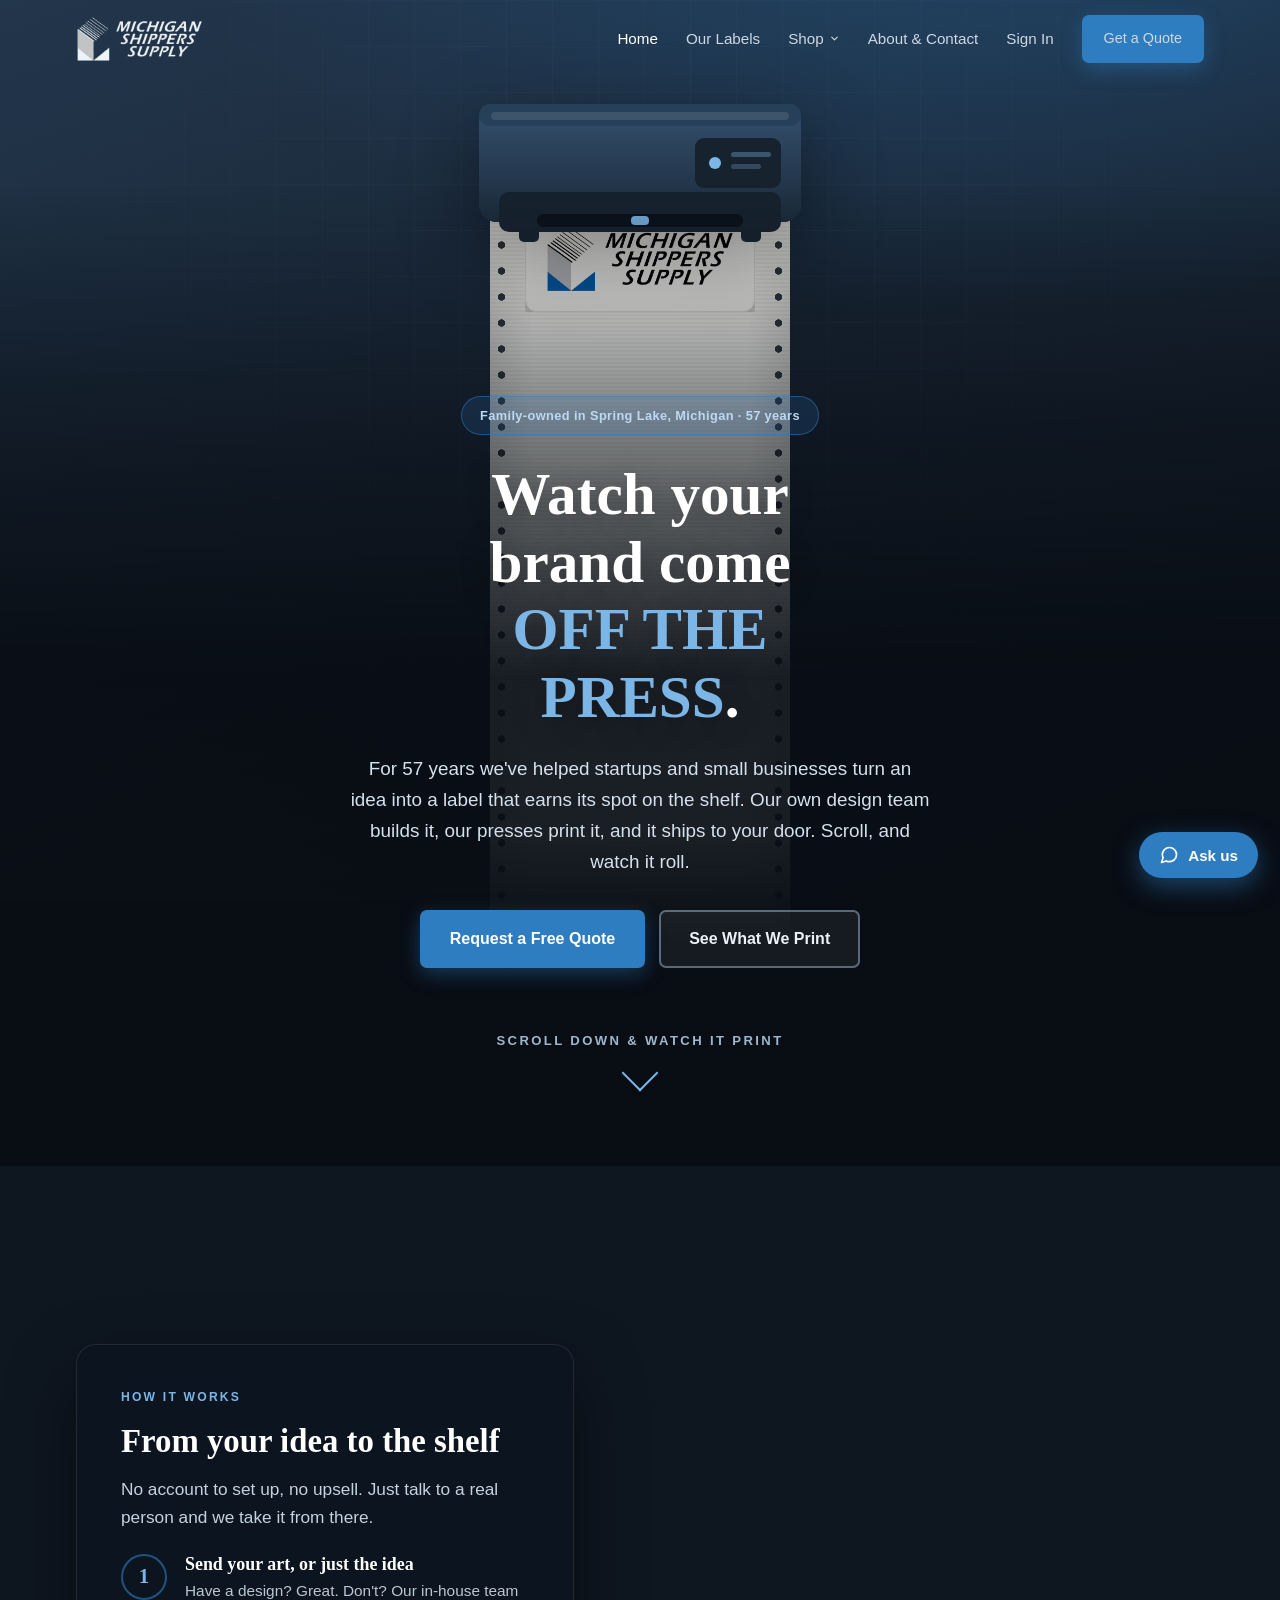
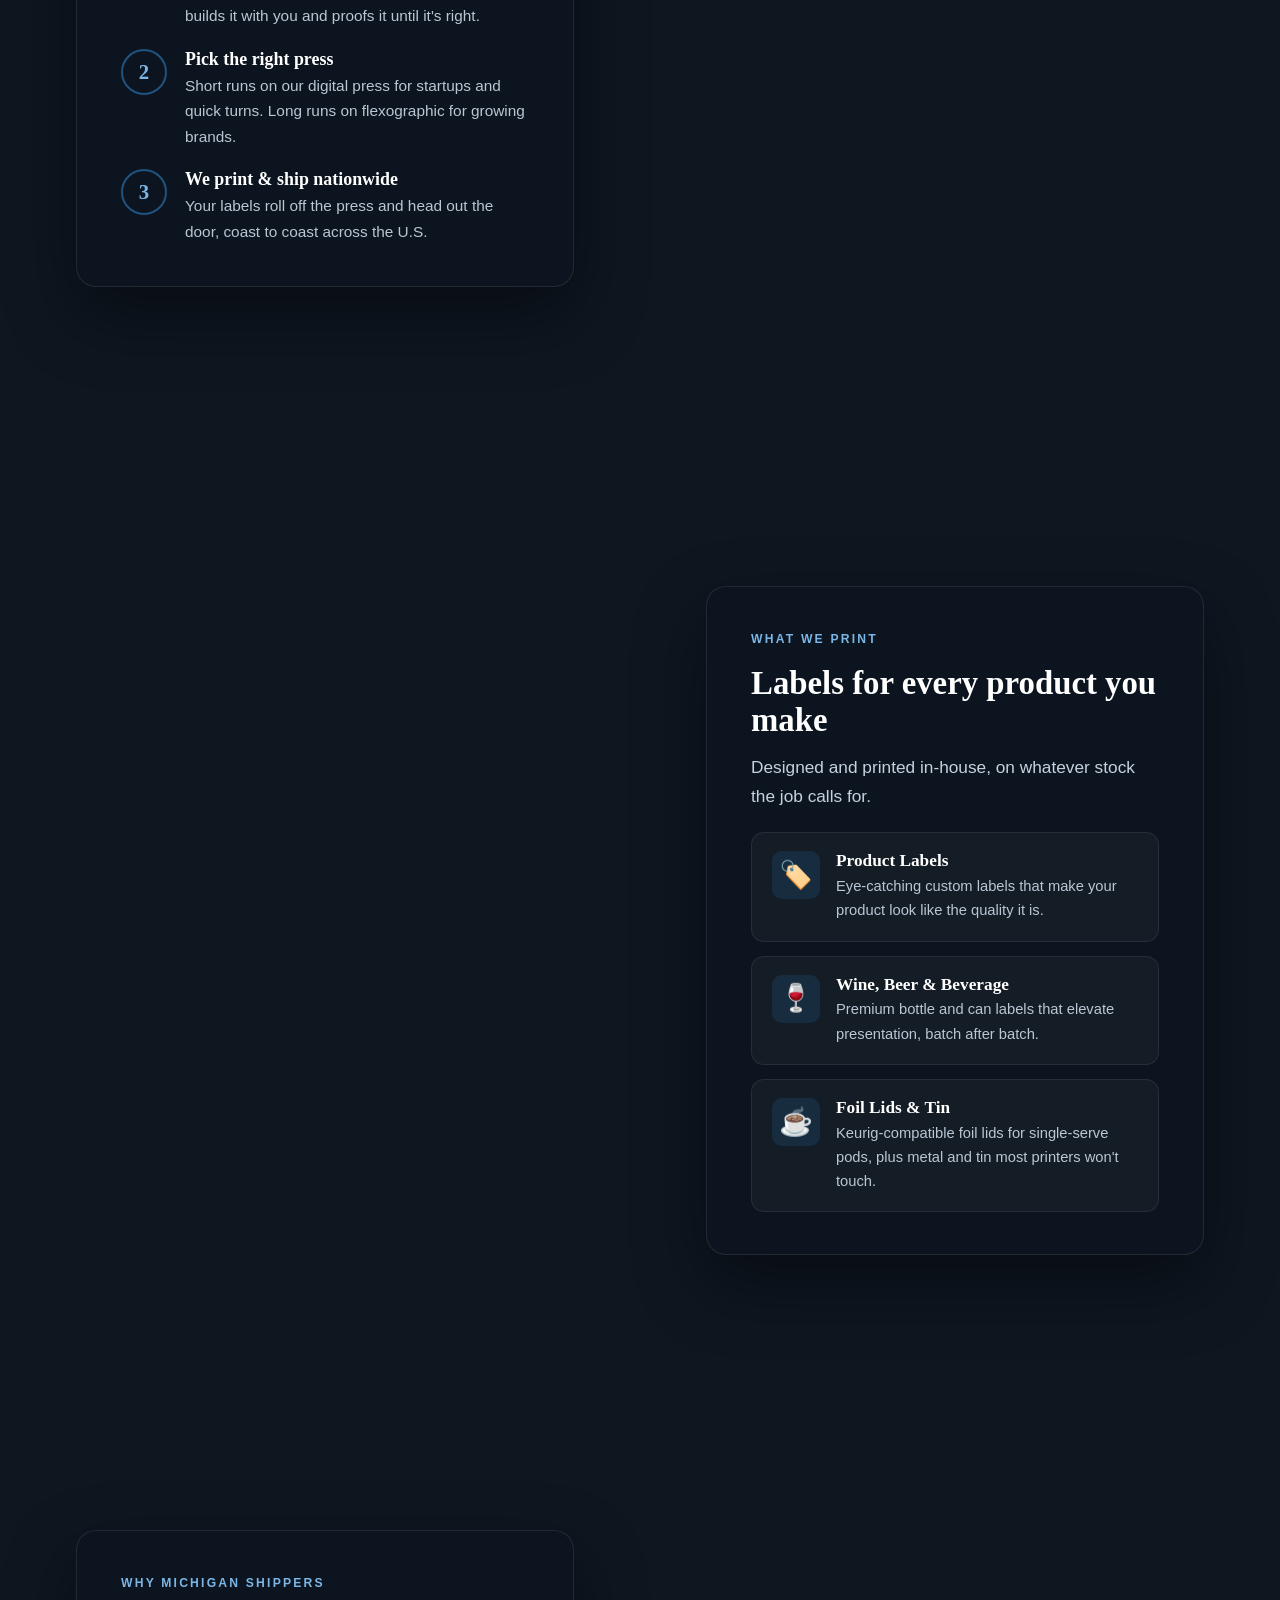
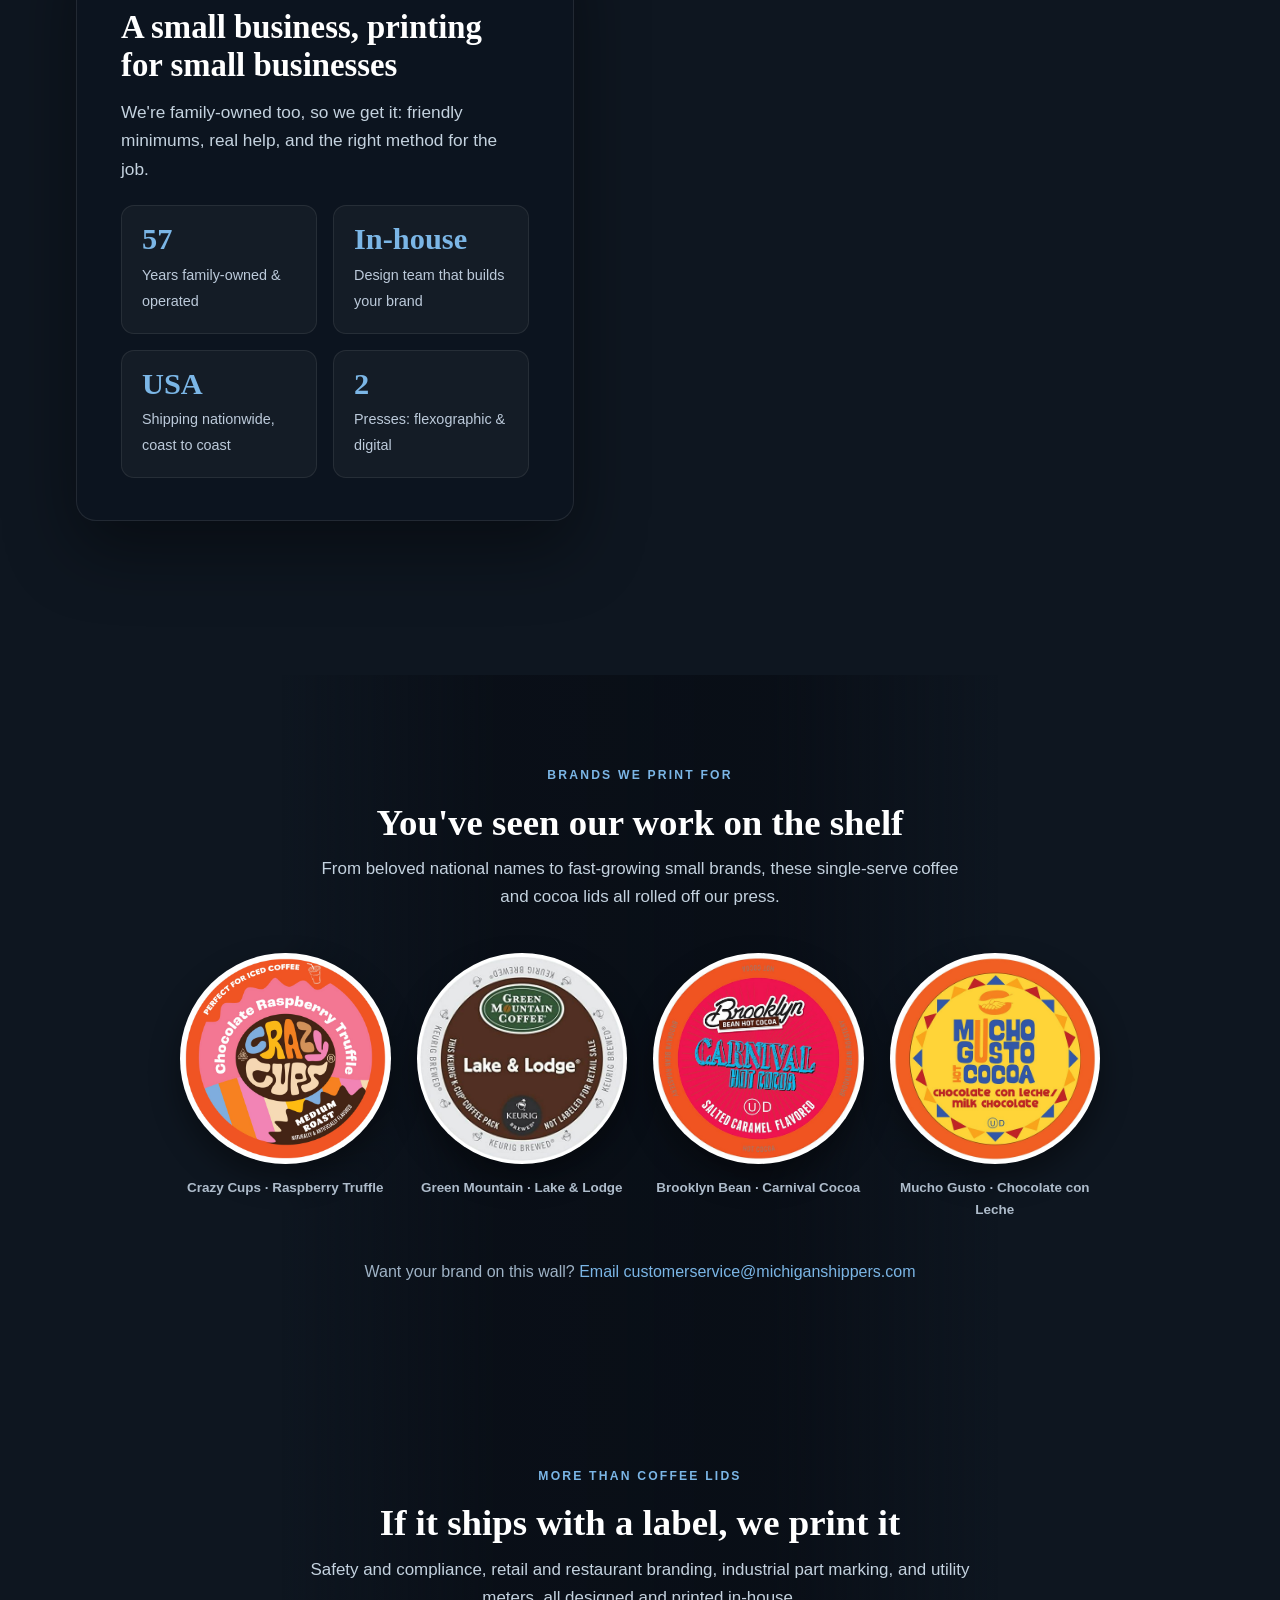
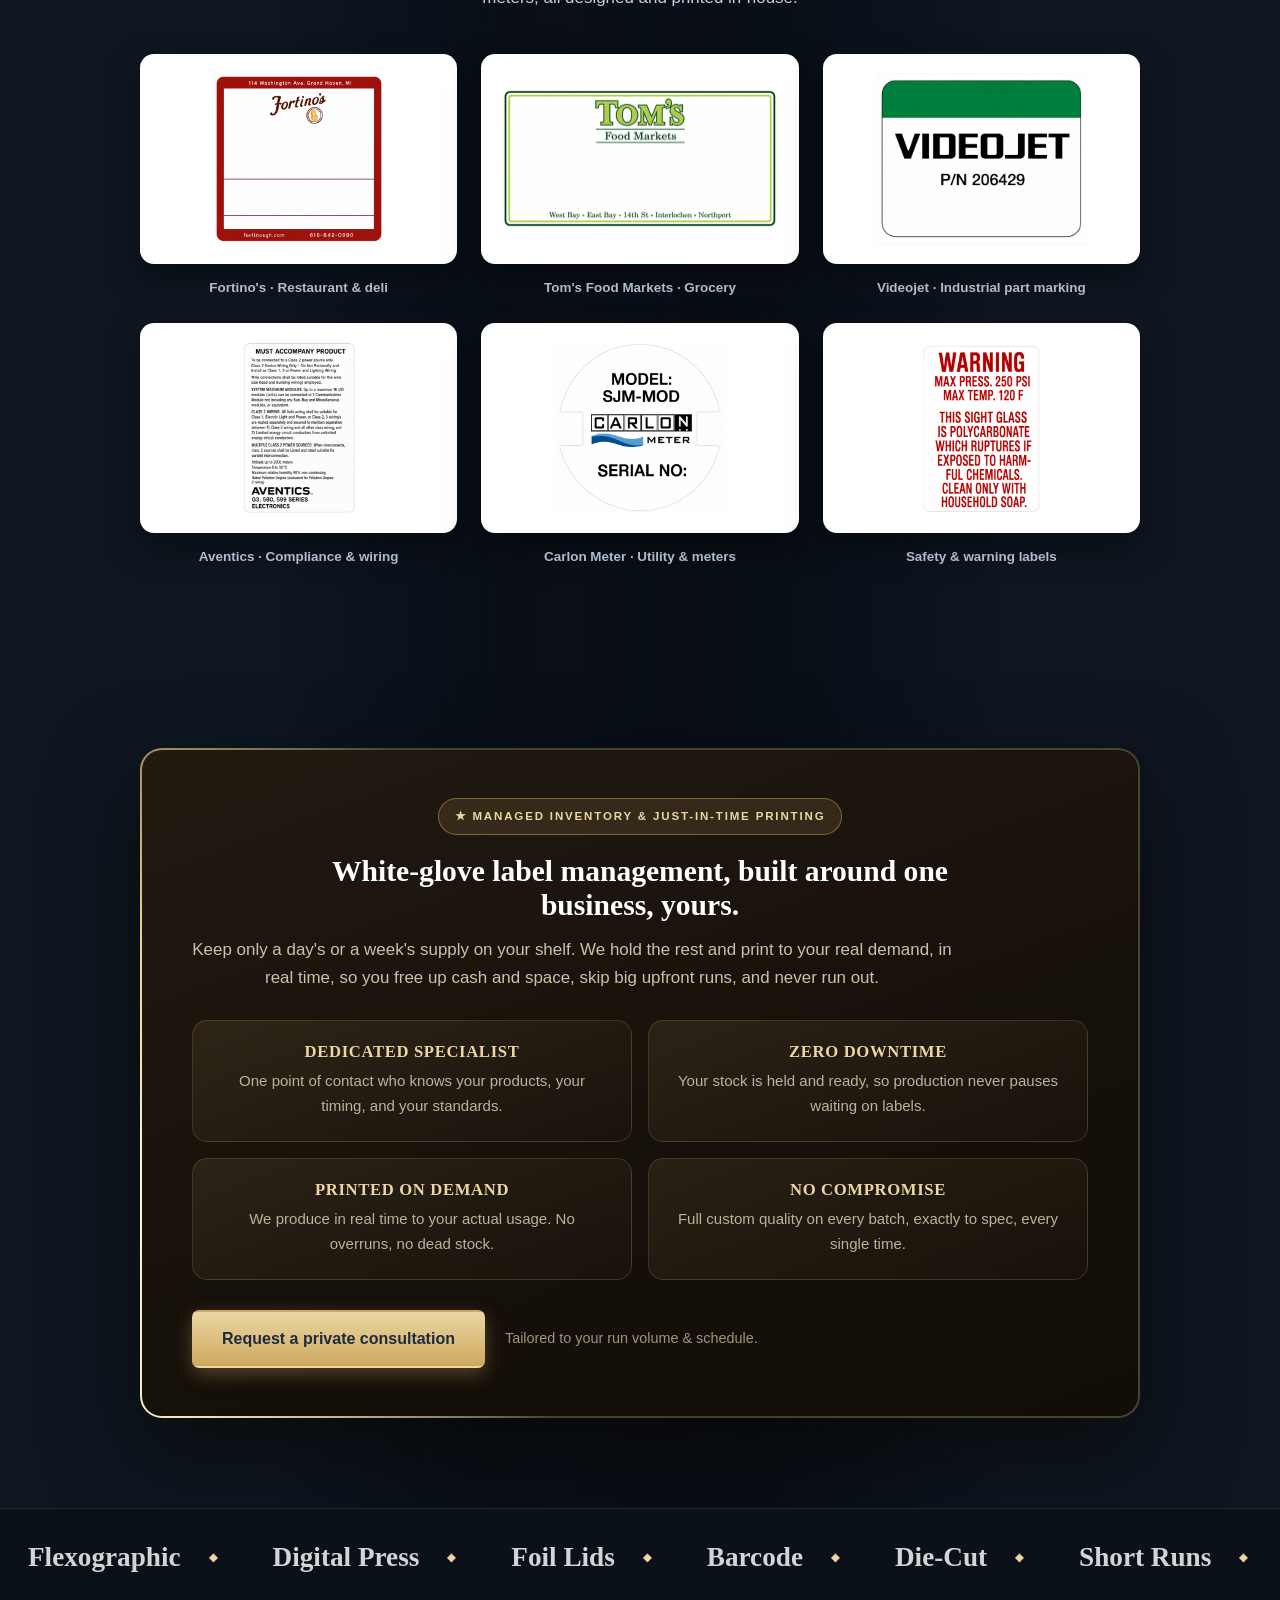
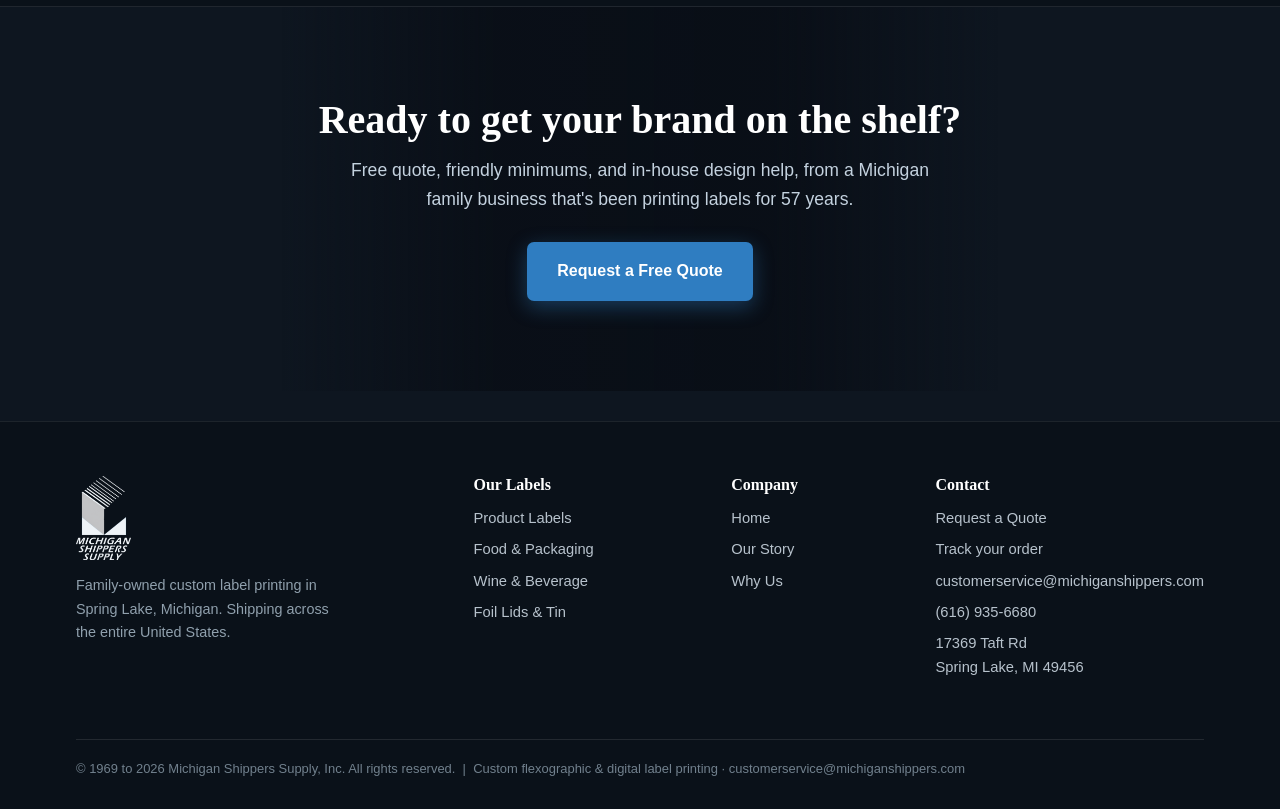
==== index.html @ ed30e322 "UX audit fixes: 50-user simulated audit, 7 confirmed issues corrected - store.html: noscript fallbac" ====
<!DOCTYPE html>
<html lang="en">
<head>
<meta charset="UTF-8" />
<meta name="viewport" content="width=device-width, initial-scale=1.0" />
<title>Michigan Shippers Supply | Watch Your Brand Come Off the Press</title>
<meta name="description" content="Family-owned custom label printing in Spring Lake, Michigan for 57 years. An in-house design team and two presses for product, food, candy, wine, beverage, barcode, shipping labels, and Keurig-compatible foil lids. Shipping nationwide. customerservice@michiganshippers.com." />
<link rel="icon" type="image/png" href="images/logo-mark.png" />
<script>document.documentElement.className='js';</script>
<link rel="stylesheet" href="immersive.css" />
</head>
<body>

<!-- ===== PRELOADER ===== -->
<div id="pre">
  <img src="images/logo-on-navy.png" alt="Michigan Shippers Supply" onerror="this.src='images/logo-vertical-light.png'" />
  <div class="pre-bar"><i></i></div>
  <div class="pre-msg" id="preMsg">Warming up the press&hellip;</div>
</div>

<!-- ===== IMMERSIVE WORLD BG ===== -->
<div class="world" aria-hidden="true"></div>

<!-- ===== PRESS STAGE (printer + ribbon) ===== -->
<div class="stage" aria-hidden="true">
  <!-- printer -->
  <svg class="printer" viewBox="0 0 390 200" xmlns="http://www.w3.org/2000/svg">
    <!-- body -->
    <rect x="34" y="40" width="322" height="118" rx="18" fill="#22364c"/>
    <rect x="34" y="40" width="322" height="118" rx="18" fill="url(#sheen)"/>
    <!-- top band -->
    <rect x="34" y="40" width="322" height="22" rx="11" fill="#27405a"/>
    <!-- top lid highlight -->
    <rect x="46" y="48" width="298" height="8" rx="4" fill="rgba(255,255,255,.10)"/>
    <!-- control panel -->
    <rect x="250" y="74" width="86" height="50" rx="9" fill="#16222e"/>
    <circle class="light" cx="270" cy="99" r="6" fill="#7bb6e6"/>
    <rect x="286" y="88" width="40" height="5" rx="2.5" fill="#3a5570"/>
    <rect x="286" y="100" width="30" height="5" rx="2.5" fill="#33495f"/>
    <!-- print-head housing -->
    <rect x="54" y="128" width="282" height="40" rx="10" fill="#16222e"/>
    <!-- exit slot -->
    <rect x="92" y="150" width="206" height="13" rx="6" fill="#0a121b"/>
    <!-- scanning print head light -->
    <rect class="scanner" x="186" y="152" width="18" height="9" rx="4" fill="#7bb6e6" opacity=".9"/>
    <!-- feet -->
    <rect x="74" y="158" width="20" height="20" rx="5" fill="#16222e"/>
    <rect x="296" y="158" width="20" height="20" rx="5" fill="#16222e"/>
    <defs>
      <linearGradient id="sheen" x1="0" y1="0" x2="0" y2="1">
        <stop offset="0" stop-color="#34506e"/>
        <stop offset="1" stop-color="#1b2a3a"/>
      </linearGradient>
    </defs>
  </svg>
  <!-- ribbon -->
  <div class="ribbon">
    <div class="paper-strip"></div>
    <div class="ribbon-track" id="track">
      <!-- labels appended in PRINT ORDER by JS (column-reverse renders first at bottom/slot) -->
    </div>
  </div>
</div>

<!-- ===== NAV ===== -->
<header class="nav" id="nav">
  <div class="nav-inner">
    <a class="brand" href="index.html" aria-label="Michigan Shippers Supply home">
      <img src="images/logo-horizontal-light.png" alt="Michigan Shippers Supply" onerror="this.src='images/logo-on-navy.png'" />
    </a>
    <nav class="links">
      <a class="active" href="index.html">Home</a>
      <a href="labels.html">Our Labels</a>
      <details class="nav-shop">
        <summary>Shop<svg viewBox="0 0 24 24" fill="none" stroke="currentColor" stroke-width="2.5" stroke-linecap="round" stroke-linejoin="round"><polyline points="6 9 12 15 18 9"/></svg></summary>
        <div class="shop-menu">
          <a href="store.html#cat-printers">Printers &amp; Printheads</a>
          <a href="store.html#cat-ribbons">Thermal-Transfer Ribbons</a>
          <a href="store.html#cat-markers">Paint Markers &amp; Coding</a>
          <a href="store.html#cat-applicators">Rollers &amp; Applicators</a>
          <a href="store.html#cat-coatings">UV Varnish &amp; Coatings</a>
          <a href="store.html#cat-barcodes">Barcodes &amp; Scanning</a>
          <a href="store.html#cat-software">Label Software</a>
          <a href="store.html#cat-custom">Custom Orders &amp; Services</a>
          <a class="shop-all" href="store.html">Shop all supplies</a>
        </div>
      </details>
      <a href="about.html">About &amp; Contact</a>
      <a class="nav-signin" href="account.html">Sign In</a>
      <a class="btn btn-primary" href="about.html#contact">Get a Quote</a>
    </nav>
    <button class="nav-toggle" aria-label="Menu" onclick="document.querySelector('nav.links').style.display='flex'">
      <svg width="28" height="28" viewBox="0 0 24 24" fill="none" stroke="#cdd8e3" stroke-width="2"><line x1="3" y1="6" x2="21" y2="6"/><line x1="3" y1="12" x2="21" y2="12"/><line x1="3" y1="18" x2="21" y2="18"/></svg>
    </button>
  </div>
</header>

<!-- ===== FLOW ===== -->
<main class="flow">

  <!-- HERO -->
  <section class="hero" id="top">
    <span class="badge reveal">Family-owned in Spring Lake, Michigan &middot; 57 years</span>
    <h1 class="reveal">Watch your brand come <em>OFF THE PRESS</em>.</h1>
    <p class="lead reveal">For 57 years we've helped startups and small businesses turn an idea into a label that earns its spot on the shelf. Our own design team builds it, our presses print it, and it ships to your door. Scroll, and watch it roll.</p>
    <div class="cta-row reveal">
      <a class="btn btn-primary" href="about.html#contact">Request a Free Quote</a>
      <a class="btn btn-ghost" href="labels.html">See What We Print</a>
    </div>
    <div class="scrollcue reveal">Scroll down &amp; watch it print<span class="chev"></span></div>
  </section>

  <!-- HOW IT WORKS -->
  <section class="vsec left">
    <div class="wrap"><div class="panel reveal">
      <div class="eyebrow">How it works</div>
      <h2>From your idea to the shelf</h2>
      <p class="lead">No account to set up, no upsell. Just talk to a real person and we take it from there.</p>
      <div class="steps">
        <div class="step"><span class="n">1</span><div><h3>Send your art, or just the idea</h3><p>Have a design? Great. Don't? Our in-house team builds it with you and proofs it until it's right.</p></div></div>
        <div class="step"><span class="n">2</span><div><h3>Pick the right press</h3><p>Short runs on our digital press for startups and quick turns. Long runs on flexographic for growing brands.</p></div></div>
        <div class="step"><span class="n">3</span><div><h3>We print &amp; ship nationwide</h3><p>Your labels roll off the press and head out the door, coast to coast across the U.S.</p></div></div>
      </div>
    </div></div>
  </section>

  <!-- WHAT WE PRINT -->
  <section class="vsec right">
    <div class="wrap"><div class="panel reveal">
      <div class="eyebrow">What we print</div>
      <h2>Labels for every product you make</h2>
      <p class="lead">Designed and printed in-house, on whatever stock the job calls for.</p>
      <div class="scards">
        <div class="scard"><div class="ic">&#127991;&#65039;</div><div><h3>Product Labels</h3><p>Eye-catching custom labels that make your product look like the quality it is.</p></div></div>
        <div class="scard"><div class="ic">&#127863;</div><div><h3>Wine, Beer &amp; Beverage</h3><p>Premium bottle and can labels that elevate presentation, batch after batch.</p></div></div>
        <div class="scard"><div class="ic">&#9749;</div><div><h3>Foil Lids &amp; Tin</h3><p>Keurig-compatible foil lids for single-serve pods, plus metal and tin most printers won't touch.</p></div></div>
      </div>
    </div></div>
  </section>

  <!-- WHY US / STATS -->
  <section class="vsec left">
    <div class="wrap"><div class="panel reveal">
      <div class="eyebrow">Why Michigan Shippers</div>
      <h2>A small business, printing for small businesses</h2>
      <p class="lead">We're family-owned too, so we get it: friendly minimums, real help, and the right method for the job.</p>
      <div class="stats">
        <div class="stat"><b>57</b><span>Years family-owned &amp; operated</span></div>
        <div class="stat"><b>In-house</b><span>Design team that builds your brand</span></div>
        <div class="stat"><b>USA</b><span>Shipping nationwide, coast to coast</span></div>
        <div class="stat"><b>2</b><span>Presses: flexographic &amp; digital</span></div>
      </div>
    </div></div>
  </section>

  <!-- PROOF GALLERY -->
  <section class="vsec center short">
    <div class="wrap">
      <div class="proof-head reveal">
        <div class="eyebrow">Brands we print for</div>
        <h2>You've seen our work on the shelf</h2>
        <p>From beloved national names to fast-growing small brands, these single-serve coffee and cocoa lids all rolled off our press.</p>
      </div>
      <div class="lid-grid">
        <figure class="lid reveal"><span class="circ"><img src="images/customers/crazy-cups-raspberry.jpg" alt="Crazy Cups Chocolate Raspberry Truffle K-Cup lid printed by Michigan Shippers Supply"></span><figcaption>Crazy Cups &middot; Raspberry Truffle</figcaption></figure>
        <figure class="lid reveal"><span class="circ"><img src="images/customers/lake-lodge.jpg" alt="Green Mountain Coffee Lake &amp; Lodge K-Cup lid printed by Michigan Shippers Supply"></span><figcaption>Green Mountain &middot; Lake &amp; Lodge</figcaption></figure>
        <figure class="lid reveal"><span class="circ"><img src="images/customers/brooklyn-bean.jpg" alt="Brooklyn Bean Carnival hot cocoa lid printed by Michigan Shippers Supply"></span><figcaption>Brooklyn Bean &middot; Carnival Cocoa</figcaption></figure>
        <figure class="lid reveal"><span class="circ"><img src="images/customers/mucho-gusto.jpg" alt="Mucho Gusto Chocolate con Leche hot cocoa lid printed by Michigan Shippers Supply"></span><figcaption>Mucho Gusto &middot; Chocolate con Leche</figcaption></figure>
      </div>
      <p class="proof-note reveal">Want your brand on this wall? <a href="mailto:customerservice@michiganshippers.com">Email customerservice@michiganshippers.com</a></p>
    </div>
  </section>

  <!-- EXAMPLES GALLERY -->
  <section class="vsec center short">
    <div class="wrap">
      <div class="proof-head reveal">
        <div class="eyebrow">More than coffee lids</div>
        <h2>If it ships with a label, we print it</h2>
        <p>Safety and compliance, retail and restaurant branding, industrial part marking, and utility meters, all designed and printed in-house.</p>
      </div>
      <div class="exgrid">
        <figure class="exitem reveal"><span class="tile"><img src="images/labels/fortinos-red.png" alt="Fortino's restaurant and deli label printed by Michigan Shippers Supply"></span><figcaption>Fortino's &middot; Restaurant &amp; deli</figcaption></figure>
        <figure class="exitem reveal"><span class="tile"><img src="images/labels/toms-food-markets.png" alt="Tom's Food Markets grocery label printed by Michigan Shippers Supply"></span><figcaption>Tom's Food Markets &middot; Grocery</figcaption></figure>
        <figure class="exitem reveal"><span class="tile"><img src="images/labels/videojet.png" alt="Videojet part number label printed by Michigan Shippers Supply"></span><figcaption>Videojet &middot; Industrial part marking</figcaption></figure>
        <figure class="exitem reveal"><span class="tile"><img src="images/labels/aventics.png" alt="Aventics compliance and wiring label printed by Michigan Shippers Supply"></span><figcaption>Aventics &middot; Compliance &amp; wiring</figcaption></figure>
        <figure class="exitem reveal"><span class="tile"><img src="images/labels/carlon-meter.png" alt="Carlon Meter label printed by Michigan Shippers Supply"></span><figcaption>Carlon Meter &middot; Utility &amp; meters</figcaption></figure>
        <figure class="exitem reveal"><span class="tile"><img src="images/labels/warning-sight-glass.png" alt="Warning sight glass safety label printed by Michigan Shippers Supply"></span><figcaption>Safety &amp; warning labels</figcaption></figure>
      </div>
    </div>
  </section>

  <!-- PREMIUM PROGRAM -->
  <section class="vsec center short">
    <div class="wrap"><div class="program-wrap reveal">
      <div class="program-card">
        <span class="program-badge">&#9733; Managed Inventory &amp; Just-in-Time Printing</span>
        <h2>White-glove label management, built around one business, yours.</h2>
        <p class="plead">Keep only a day's or a week's supply on your shelf. We hold the rest and print to your real demand, in real time, so you free up cash and space, skip big upfront runs, and never run out.</p>
        <div class="pillars">
          <div class="pillar"><h4>Dedicated specialist</h4><p>One point of contact who knows your products, your timing, and your standards.</p></div>
          <div class="pillar"><h4>Zero downtime</h4><p>Your stock is held and ready, so production never pauses waiting on labels.</p></div>
          <div class="pillar"><h4>Printed on demand</h4><p>We produce in real time to your actual usage. No overruns, no dead stock.</p></div>
          <div class="pillar"><h4>No compromise</h4><p>Full custom quality on every batch, exactly to spec, every single time.</p></div>
        </div>
        <div class="program-cta">
          <a class="btn btn-gold" href="about.html#contact">Request a private consultation</a>
          <span class="program-note">Tailored to your run volume &amp; schedule.</span>
        </div>
      </div>
    </div></div>
  </section>

  <!-- MARQUEE -->
  <div class="marquee" aria-hidden="true">
    <div class="marquee-track">
      <span>Flexographic</span><span>Digital Press</span><span>Foil Lids</span><span>Barcode</span><span>Die-Cut</span><span>Short Runs</span><span>In-House Design</span><span>Wine &amp; Beverage</span><span>Since 1969</span>
      <span>Flexographic</span><span>Digital Press</span><span>Foil Lids</span><span>Barcode</span><span>Die-Cut</span><span>Short Runs</span><span>In-House Design</span><span>Wine &amp; Beverage</span><span>Since 1969</span>
    </div>
  </div>

  <!-- FINAL CTA -->
  <section class="vsec center short">
    <div class="wrap"><div class="final reveal">
      <h2>Ready to get your brand on the shelf?</h2>
      <p>Free quote, friendly minimums, and in-house design help, from a Michigan family business that's been printing labels for 57 years.</p>
      <a class="btn btn-primary" href="about.html#contact">Request a Free Quote</a>
    </div></div>
  </section>
</main>

<!-- ===== FOOTER ===== -->
<footer>
  <div class="wrap">
    <div class="col foot-brand">
      <img src="images/logo-vertical-light.png" alt="Michigan Shippers Supply" onerror="this.src='images/logo-on-navy.png'" />
      <p>Family-owned custom label printing in Spring Lake, Michigan. Shipping across the entire United States.</p>
    </div>
    <div class="col">
      <h4>Our Labels</h4>
      <a href="labels.html#services">Product Labels</a>
      <a href="labels.html#services">Food &amp; Packaging</a>
      <a href="labels.html#services">Wine &amp; Beverage</a>
      <a href="labels.html#metal">Foil Lids &amp; Tin</a>
    </div>
    <div class="col">
      <h4>Company</h4>
      <a href="index.html">Home</a>
      <a href="about.html#about">Our Story</a>
      <a href="about.html#why">Why Us</a>
    </div>
    <div class="col">
      <h4>Contact</h4>
      <a href="about.html#contact">Request a Quote</a>
      <a href="account.html">Track your order</a>
      <a href="mailto:customerservice@michiganshippers.com">customerservice@michiganshippers.com</a>
      <a href="tel:16169356680">(616) 935-6680</a>
      <a href="about.html#contact">17369 Taft Rd<br>Spring Lake, MI 49456</a>
    </div>
    <div class="legal">&copy; 1969 to 2026 Michigan Shippers Supply, Inc. All rights reserved. &nbsp;|&nbsp; Custom flexographic &amp; digital label printing &middot; customerservice@michiganshippers.com</div>
  </div>
</footer>

<script src="immersive.js"></script>
<script src="chat.js"></script>
</body>
</html>
---- immersive.css ----
:root{
  --cream:#f4f1ea;
  --paper:#fbfaf6;
  --ink:#222e39;
  --ink-soft:#586774;
  --navy:#1c2c3e;
  --navy-2:#264a6b;
  --blue:#2f7dc1;
  --blue-light:#7bb6e6;
  --blue-dark:#215e93;
  --steel:#6c7a85;
  --gold:#ecd6a4;
  --gold-2:#cda85e;
  --line:#d7d3ca;
  --max:1180px;
  --serif:Georgia,'Times New Roman',serif;
  --sans:-apple-system,BlinkMacSystemFont,'Segoe UI',Roboto,Helvetica,Arial,sans-serif;
}
*{box-sizing:border-box;margin:0;padding:0;}
html{scroll-behavior:smooth;}
body{
  font-family:var(--sans);
  color:#dce5ee;
  line-height:1.65;
  -webkit-font-smoothing:antialiased;
  background:#0e1620;
  overflow-x:hidden;
}
/* immersive deep-navy world, fixed behind everything */
.world{
  position:fixed;inset:0;z-index:0;pointer-events:none;
  background:
    radial-gradient(120% 80% at 80% -10%,rgba(47,125,193,.30),transparent 55%),
    radial-gradient(90% 70% at 10% 110%,rgba(201,164,95,.10),transparent 55%),
    linear-gradient(160deg,#22364c 0%,#192635 45%,#0e1620 100%);
}
.world::after{ /* faint blueprint grid for depth */
  content:"";position:absolute;inset:0;opacity:.05;
  background-image:linear-gradient(rgba(255,255,255,.6) 1px,transparent 1px),linear-gradient(90deg,rgba(255,255,255,.6) 1px,transparent 1px);
  background-size:46px 46px;
  -webkit-mask-image:radial-gradient(circle at 50% 30%,#000,transparent 75%);
          mask-image:radial-gradient(circle at 50% 30%,#000,transparent 75%);
}
h1,h2,h3,h4{font-family:var(--serif);font-weight:700;line-height:1.14;color:#fff;}
a{color:var(--blue-light);text-decoration:none;}
img{max-width:100%;display:block;}
em{font-style:normal;color:var(--blue-light);}
.wrap{max-width:var(--max);margin:0 auto;padding:0 26px;}

/* ===== BUTTONS ===== */
.btn{display:inline-flex;align-items:center;gap:9px;padding:14px 28px;border-radius:7px;font-family:var(--sans);font-weight:700;font-size:1rem;cursor:pointer;border:2px solid transparent;transition:transform .15s ease,box-shadow .15s ease,background .15s ease;}
.btn-primary{background:var(--blue);color:#fff;box-shadow:0 6px 20px rgba(47,125,193,.4);}
.btn-primary:hover{transform:translateY(-2px);box-shadow:0 10px 28px rgba(47,125,193,.55);}
.btn-ghost{background:rgba(244,241,234,.06);color:#eaf1f8;border-color:rgba(173,201,228,.45);}
.btn-ghost:hover{background:rgba(244,241,234,.14);transform:translateY(-2px);}
.btn-gold{background:linear-gradient(180deg,#ecd6a4,#cda85e);color:#1c2c3e;box-shadow:0 6px 18px rgba(201,164,95,.35);}
.btn-gold:hover{transform:translateY(-2px);box-shadow:0 10px 26px rgba(201,164,95,.5);}
.eyebrow{font-family:var(--sans);text-transform:uppercase;letter-spacing:.18em;font-size:.76rem;font-weight:800;color:var(--blue-light);margin-bottom:16px;}

/* ===== PRELOADER (press warming up) ===== */
#pre{position:fixed;inset:0;z-index:1000;background:#0e1620;display:flex;flex-direction:column;align-items:center;justify-content:center;gap:26px;transition:opacity .7s ease,visibility .7s ease;}
#pre.gone{opacity:0;visibility:hidden;}
#pre img{width:min(280px,62vw);filter:drop-shadow(0 8px 30px rgba(47,125,193,.4));}
.pre-bar{width:min(260px,55vw);height:4px;border-radius:4px;background:rgba(255,255,255,.12);overflow:hidden;}
.pre-bar i{display:block;height:100%;width:0;background:linear-gradient(90deg,var(--blue),var(--blue-light));border-radius:4px;animation:preload 2.6s cubic-bezier(.6,0,.2,1) forwards;}
@keyframes preload{0%{width:0}30%{width:42%}60%{width:68%}100%{width:100%}}
.pre-msg{font-size:.92rem;letter-spacing:.04em;color:#9fb3c6;min-height:1.2em;font-family:var(--sans);}

/* ===== NAV (overlay) ===== */
header.nav{position:fixed;top:0;left:0;right:0;z-index:80;transition:background .3s ease,backdrop-filter .3s ease,border-color .3s ease;border-bottom:1px solid transparent;}
header.nav.solid{background:rgba(14,22,32,.95);border-bottom-color:rgba(255,255,255,.08);}
.nav-inner{display:flex;align-items:center;justify-content:space-between;max-width:var(--max);margin:0 auto;padding:15px 26px;}
.brand img{height:46px;width:auto;}
nav.links{display:flex;align-items:center;gap:28px;}
nav.links a{color:#cdd8e3;font-weight:500;font-size:.95rem;transition:color .15s ease;}
nav.links a:hover,nav.links a.active{color:#fff;}
nav.links .btn{padding:10px 20px;font-size:.9rem;}
.nav-toggle{display:none;background:none;border:0;cursor:pointer;padding:6px;}
/* Shop dropdown */
.nav-shop{position:relative;display:inline-flex;align-items:center;}
.nav-shop summary{list-style:none;cursor:pointer;color:#cdd8e3;font-weight:500;font-size:.95rem;display:inline-flex;align-items:center;gap:5px;transition:color .15s ease;}
.nav-shop summary::-webkit-details-marker{display:none;}
.nav-shop summary:hover,.nav-shop[open] summary{color:#fff;}
.nav-shop summary svg{width:11px;height:11px;transition:transform .2s ease;}
.nav-shop[open] summary svg{transform:rotate(180deg);}
.shop-menu{position:absolute;top:calc(100% + 16px);left:50%;transform:translateX(-50%);min-width:252px;background:#111c28;border:1px solid rgba(255,255,255,.1);border-radius:14px;padding:8px;box-shadow:0 24px 60px rgba(0,0,0,.5);display:flex;flex-direction:column;z-index:90;}
.shop-menu::before{content:"";position:absolute;top:-6px;left:50%;transform:translateX(-50%) rotate(45deg);width:12px;height:12px;background:#111c28;border-left:1px solid rgba(255,255,255,.1);border-top:1px solid rgba(255,255,255,.1);}
.shop-menu a{color:#cdd8e3;font-size:.9rem;font-weight:500;padding:10px 14px;border-radius:9px;transition:background .14s ease,color .14s ease;white-space:nowrap;}
.shop-menu a:hover{background:rgba(47,125,193,.16);color:#fff;}
.shop-menu .shop-all{margin-top:6px;padding-top:13px;border-top:1px solid rgba(255,255,255,.08);color:var(--blue-light);font-weight:700;}

/* ===== PRESS STAGE (fixed printer + ribbon) ===== */
.stage{position:fixed;inset:0;z-index:1;pointer-events:none;}
.printer{position:absolute;top:64px;left:50%;transform:translateX(-50%);width:min(390px,86vw);z-index:3;filter:drop-shadow(0 26px 40px rgba(0,0,0,.45));}
.printer .light{transform-box:fill-box;transform-origin:center;animation:headPulse 1.7s ease-in-out infinite;}
@keyframes headPulse{0%,100%{opacity:.5}50%{opacity:1}}
.printer .scanner{animation:scan 2.4s ease-in-out infinite;}
@keyframes scan{0%,100%{transform:translateX(-46px)}50%{transform:translateX(46px)}}

/* the cream label ribbon hanging from the slot */
.ribbon{position:absolute;left:50%;transform:translateX(-50%);top:206px;width:min(300px,80vw);bottom:-40px;z-index:2;overflow:hidden;
  -webkit-mask-image:linear-gradient(180deg,#000 0,#000 86%,transparent 100%);
          mask-image:linear-gradient(180deg,#000 0,#000 86%,transparent 100%);}
.ribbon-track{display:flex;flex-direction:column-reverse;align-items:center;will-change:transform;}
.paper-strip{position:absolute;left:50%;transform:translateX(-50%);top:0;bottom:0;width:100%;
  background:
    linear-gradient(90deg,rgba(0,0,0,.10),transparent 14%,transparent 86%,rgba(0,0,0,.10)),
    repeating-linear-gradient(0deg,rgba(34,46,57,.045) 0 2px,transparent 2px 4px),
    linear-gradient(180deg,#fbfaf6,#efece3);
  box-shadow:0 0 40px rgba(0,0,0,.32);z-index:-1;}
/* sprocket holes down both edges */
.paper-strip::before,.paper-strip::after{content:"";position:absolute;top:0;bottom:0;width:13px;
  background-image:radial-gradient(circle at center,#0e1620 0 3.4px,transparent 4px);
  background-size:13px 26px;background-position:center top;opacity:.85;}
.paper-strip::before{left:5px;}
.paper-strip::after{right:5px;}

.plabel{position:relative;width:230px;margin:34px 0;background:var(--paper);border-radius:12px;padding:18px;
  box-shadow:0 10px 24px rgba(0,0,0,.28);display:flex;flex-direction:column;align-items:center;justify-content:center;text-align:center;gap:8px;
  clip-path:inset(0 0 100% 0);opacity:.35;transition:clip-path .4s cubic-bezier(.5,0,.2,1),opacity .4s ease;
  border:1px solid #e7e2d6;}
.plabel.printed{clip-path:inset(0 0 0 0);opacity:1;}
.plabel .lid{width:150px;height:150px;border-radius:50%;object-fit:cover;box-shadow:0 4px 14px rgba(28,44,62,.25);}
.plabel .cap{font-family:var(--serif);font-weight:700;color:var(--navy);font-size:.84rem;line-height:1.2;}
.plabel .sub{font-size:.66rem;letter-spacing:.14em;text-transform:uppercase;color:var(--blue-dark);font-weight:700;}
.plabel.logo img{width:190px;}
.plabel.stamp{background:#f7f3ea;border:2px dashed var(--blue-dark);}
.plabel.stamp .big{font-family:var(--serif);font-weight:700;color:var(--navy);font-size:1.5rem;letter-spacing:.02em;line-height:1;}
.plabel.cta{background:linear-gradient(180deg,#2f7dc1,#215e93);border:none;}
.plabel.cta .big{color:#fff;font-family:var(--serif);font-size:1.3rem;}
.plabel.cta .sub{color:#d7e8f7;}
/* full label-image plabels (safety/branded/meter labels) */
.plabel.label{padding:10px;}
.plabel.label .labelimg{width:100%;height:auto;display:block;border-radius:6px;}
.fresh{position:absolute;left:0;right:0;top:0;height:5px;background:linear-gradient(90deg,transparent,var(--blue-light),transparent);opacity:0;}
.plabel.printing .fresh{animation:freshInk .4s ease-out;}
@keyframes freshInk{0%{opacity:1;top:0}100%{opacity:0;top:100%}}

/* ===== FLOW / CONTENT ===== */
.flow{position:relative;z-index:10;}
.vsec{min-height:100vh;display:flex;align-items:center;padding:120px 0;}
.vsec.short{min-height:auto;padding:90px 0;}
.vsec>.wrap{width:100%;}
.panel{max-width:498px;background:rgba(13,21,31,.88);border:1px solid rgba(255,255,255,.09);border-radius:20px;padding:42px 44px;box-shadow:0 28px 70px rgba(0,0,0,.42);}
.vsec.left .panel{margin-right:auto;}
.vsec.right .panel{margin-left:auto;}
.vsec.center{justify-content:center;text-align:center;position:relative;}
.vsec.center::before{content:"";position:absolute;inset:0;z-index:-1;pointer-events:none;background:linear-gradient(90deg,transparent 22%,rgba(9,14,22,.82) 38%,rgba(9,14,22,.9) 60%,transparent 78%);}
.vsec.center .panel{margin:0 auto;}
.panel h2{font-size:2.05rem;margin-bottom:14px;}
.panel p.lead{font-size:1.08rem;color:#c4d2df;margin-bottom:22px;}
.panel p{color:#b9c7d4;}

/* reveal animation (JS-driven) */
.js .reveal{opacity:0;transform:translateY(34px);transition:opacity .7s ease,transform .7s cubic-bezier(.3,.7,.3,1);}
.js .reveal.in{opacity:1;transform:none;}

/* HERO */
.hero{min-height:100vh;display:flex;flex-direction:column;align-items:center;justify-content:flex-start;text-align:center;padding:clamp(300px,44vh,440px) 26px 80px;position:relative;z-index:10;}
.hero::before{content:"";position:absolute;inset:0;z-index:-1;pointer-events:none;background:linear-gradient(180deg,transparent 16%,rgba(8,13,20,.5) 36%,rgba(8,13,20,.92) 58%);}
.hero .badge{display:inline-block;background:rgba(47,125,193,.18);border:1px solid rgba(47,125,193,.5);color:#bcd9f2;padding:8px 18px;border-radius:30px;font-size:.8rem;font-weight:600;letter-spacing:.03em;margin-bottom:26px;}
.hero h1{font-size:clamp(2.3rem,5.4vw,3.7rem);max-width:14ch;margin-bottom:22px;text-shadow:0 6px 30px rgba(0,0,0,.4);}
.hero p.lead{font-size:1.18rem;color:#d4e0ec;max-width:580px;margin:0 auto 32px;}
.hero .cta-row{display:flex;gap:14px;flex-wrap:wrap;justify-content:center;}
.scrollcue{margin-top:62px;display:flex;flex-direction:column;align-items:center;gap:8px;color:#9fb6cb;font-size:.82rem;letter-spacing:.18em;text-transform:uppercase;font-weight:700;}
.scrollcue .chev{width:26px;height:26px;border-right:2px solid var(--blue-light);border-bottom:2px solid var(--blue-light);transform:rotate(45deg);animation:bob 1.8s ease-in-out infinite;}
@keyframes bob{0%,100%{transform:rotate(45deg) translate(0,0);opacity:.5}50%{transform:rotate(45deg) translate(5px,5px);opacity:1}}

/* ===== INNER PAGE HERO ===== */
.page-hero{min-height:100vh;display:flex;flex-direction:column;align-items:center;justify-content:flex-start;text-align:center;padding:clamp(290px,42vh,430px) 26px 70px;position:relative;z-index:10;}
.page-hero::before{content:"";position:absolute;inset:0;z-index:-1;pointer-events:none;background:linear-gradient(180deg,transparent 14%,rgba(8,13,20,.5) 33%,rgba(8,13,20,.92) 55%);}
.page-hero h1{font-size:clamp(2.1rem,5vw,3.2rem);max-width:17ch;margin-bottom:16px;text-shadow:0 6px 30px rgba(0,0,0,.4);}
.page-hero p{font-size:1.12rem;color:#d4e0ec;max-width:640px;margin:0 auto;}

/* ===== INNER PAGE SECTIONS ===== */
.sec{position:relative;z-index:10;padding:84px 0;}
.sec.center{text-align:center;}
/* vertical band scrim mutes the ribbon behind dense centered content */
.sec.band::before{content:"";position:absolute;inset:0;z-index:-1;pointer-events:none;background:linear-gradient(90deg,transparent 16%,rgba(9,14,22,.84) 33%,rgba(9,14,22,.92) 67%,transparent 84%);}
.shead{max-width:700px;margin:0 auto 44px;text-align:center;}
.shead h2{font-size:clamp(1.8rem,3.6vw,2.3rem);margin-bottom:12px;}
.shead p{color:#c4d2df;font-size:1.05rem;}
.shead p a{font-weight:600;}

/* card grids + tiles */
.cardgrid{display:grid;grid-template-columns:repeat(3,1fr);gap:18px;max-width:1080px;margin:0 auto;}
.cardgrid.cols4{grid-template-columns:repeat(4,1fr);}
.tile{background:rgba(255,255,255,.04);border:1px solid rgba(255,255,255,.08);border-radius:14px;padding:24px 22px;transition:transform .15s ease,border-color .15s ease;}
.tile:hover{transform:translateY(-3px);border-color:rgba(47,125,193,.45);}
.tile .ic{font-size:1.6rem;width:50px;height:50px;border-radius:11px;background:rgba(47,125,193,.16);display:flex;align-items:center;justify-content:center;margin-bottom:14px;}
.tile h3{font-size:1.1rem;margin-bottom:6px;color:#fff;}
.tile p{font-size:.93rem;color:#b9c7d4;margin:0;}

/* numbered how-it-works (3 across) */
.how3{display:grid;grid-template-columns:repeat(3,1fr);gap:26px;max-width:980px;margin:0 auto;}
.how3 .hstep{text-align:center;}
.how3 .hnum{width:56px;height:56px;border-radius:50%;border:2px solid rgba(47,125,193,.6);color:var(--blue-light);font-family:var(--serif);font-weight:700;font-size:1.4rem;display:flex;align-items:center;justify-content:center;margin:0 auto 16px;}
.how3 .hstep h3{font-size:1.16rem;margin-bottom:8px;}
.how3 .hstep p{color:#b9c7d4;font-size:.96rem;}
.how-note{max-width:700px;margin:40px auto 0;text-align:center;padding:18px 24px;background:rgba(47,125,193,.1);border:1px dashed rgba(47,125,193,.5);border-radius:12px;color:#dce5ee;font-size:.98rem;}
.how-note strong{color:#fff;}

/* two-column showcase (image + copy) */
.split{display:grid;grid-template-columns:1fr 1fr;gap:48px;align-items:center;max-width:1060px;margin:0 auto;}
.split .shot{background:#fff;border-radius:18px;overflow:hidden;box-shadow:0 24px 60px rgba(0,0,0,.45);border:1px solid rgba(255,255,255,.1);}
.split .shot img{width:100%;display:block;aspect-ratio:4/3;object-fit:cover;}
/* .shot.full shows the whole image uncropped, card resizes to fit */
.split .shot.full{padding:12px;}
.split .shot.full img{aspect-ratio:auto;height:auto;object-fit:contain;border-radius:8px;}
.split .tag{display:inline-block;background:rgba(47,125,193,.16);border:1px solid rgba(47,125,193,.5);color:#bcd9f2;font-weight:700;font-size:.74rem;letter-spacing:.06em;padding:6px 14px;border-radius:30px;margin-bottom:16px;text-transform:uppercase;}
.split h2{font-size:1.9rem;margin-bottom:14px;}
.split p{color:#b9c7d4;margin-bottom:14px;}
.split p strong{color:#fff;}
.bigstat{font-family:var(--serif);font-size:3rem;color:var(--blue-light);font-weight:700;line-height:1;margin-bottom:18px;}
.bigstat small{display:block;font-family:var(--sans);font-size:.9rem;letter-spacing:.05em;color:#bccada;text-transform:uppercase;font-weight:700;margin-top:8px;}
.points{list-style:none;margin-top:8px;}
.points li{padding-left:26px;position:relative;margin-bottom:9px;color:#cdd9e4;}
.points li::before{content:"\2713";position:absolute;left:0;color:var(--blue-light);font-weight:700;}

/* capabilities */
.cap{background:rgba(255,255,255,.04);border:1px solid rgba(255,255,255,.08);border-radius:13px;padding:22px;text-align:center;}
.cap b{display:block;font-family:var(--serif);color:#fff;font-size:1.05rem;margin-bottom:5px;}
.cap small{color:#aebccb;font-size:.88rem;}
.caps-photo{margin:30px auto 0;max-width:1060px;border-radius:18px;overflow:hidden;border:1px solid rgba(255,255,255,.1);box-shadow:0 20px 50px rgba(0,0,0,.4);}
.caps-photo img{width:100%;display:block;max-height:420px;object-fit:cover;}

/* FAQ */
.faq-list{max-width:820px;margin:0 auto;}
.faq-item{background:rgba(255,255,255,.04);border:1px solid rgba(255,255,255,.09);border-radius:12px;margin-bottom:12px;overflow:hidden;}
.faq-item summary{cursor:pointer;padding:18px 22px;font-family:var(--serif);font-weight:700;color:#fff;font-size:1.05rem;list-style:none;display:flex;justify-content:space-between;align-items:center;gap:16px;}
.faq-item summary::-webkit-details-marker{display:none;}
.faq-item summary::after{content:"+";color:var(--blue-light);font-size:1.5rem;font-weight:400;line-height:1;}
.faq-item[open] summary::after{content:"\2013";}
.faq-item .faq-a{padding:0 22px 18px;color:#b9c7d4;font-size:.97rem;}
.faq-item .faq-a strong{color:#e6eef6;}

/* ===== STORY (about) ===== */
.story{display:grid;grid-template-columns:1fr 1fr;gap:50px;align-items:center;max-width:1060px;margin:0 auto;}
.story .photo{border-radius:18px;overflow:hidden;border:1px solid rgba(255,255,255,.1);box-shadow:0 24px 60px rgba(0,0,0,.45);min-height:320px;}
.story .photo img{width:100%;height:100%;object-fit:cover;min-height:320px;}
.story h2{font-size:2rem;margin-bottom:16px;}
.story p{color:#b9c7d4;margin-bottom:14px;}

/* why grid (numbered, 2-col) */
.why-grid{display:grid;grid-template-columns:1fr 1fr;gap:24px;max-width:980px;margin:0 auto;}
.why-item{display:flex;gap:18px;align-items:flex-start;background:rgba(255,255,255,.035);border:1px solid rgba(255,255,255,.08);border-radius:14px;padding:22px 24px;}
.why-item .num{font-family:var(--serif);font-size:1.4rem;color:var(--blue-light);font-weight:700;flex:none;width:46px;height:46px;border-radius:50%;border:2px solid rgba(47,125,193,.55);display:flex;align-items:center;justify-content:center;}
.why-item h3{color:#fff;font-size:1.12rem;margin-bottom:5px;}
.why-item p{color:#b9c7d4;font-size:.95rem;margin:0;}

/* ===== CONTACT ===== */
.contact-grid{display:grid;grid-template-columns:1fr 1fr;gap:46px;max-width:1060px;margin:0 auto;align-items:start;text-align:left;}
.contact-info h2{font-size:2rem;margin-bottom:16px;}
.contact-info>p{color:#b9c7d4;margin-bottom:22px;}
.crow{display:flex;align-items:flex-start;gap:14px;background:rgba(255,255,255,.04);border:1px solid rgba(255,255,255,.08);border-radius:13px;padding:15px 18px;margin-bottom:12px;}
.crow .ic{font-size:1.4rem;line-height:1.2;}
.crow b{display:block;color:#fff;font-family:var(--serif);font-size:1.02rem;margin-bottom:2px;}
.crow a,.crow .v{color:#bcd9f2;font-weight:600;}
.crow a:hover{color:#fff;}
form.quote{background:rgba(13,21,31,.92);border:1px solid rgba(255,255,255,.1);border-radius:18px;padding:30px;box-shadow:0 28px 70px rgba(0,0,0,.42);}
form.quote label{display:block;font-weight:600;font-size:.9rem;margin-bottom:6px;color:#dce5ee;}
form.quote input,form.quote textarea,form.quote select{width:100%;padding:12px 14px;border:1px solid rgba(255,255,255,.14);border-radius:8px;font-family:var(--sans);font-size:.97rem;margin-bottom:16px;background:rgba(255,255,255,.05);color:#fff;}
form.quote ::placeholder{color:#8aa0b3;}
form.quote select{color:#dce5ee;}
form.quote select option{color:#16222e;}
form.quote input:focus,form.quote textarea:focus,form.quote select:focus{outline:2px solid var(--blue);border-color:var(--blue);}
form.quote input[type=file]{padding:10px 12px;background:rgba(255,255,255,.05);border:1px dashed rgba(173,201,228,.45);cursor:pointer;color:#aebccb;}
form.quote .btn-primary{width:100%;}
.upload-hint{font-size:.82rem;color:#9fb3c6;margin:-6px 0 16px;line-height:1.5;}
.upload-hint strong{color:#cfe0f0;}
.form-note{font-size:.82rem;color:#9fb3c6;margin-top:12px;text-align:center;}
.form-note a{font-weight:600;}

/* PROOF GALLERY (home) */
.proof-head{max-width:660px;margin:0 auto 42px;text-align:center;}
.proof-head h2{font-size:2.3rem;margin-bottom:12px;}
.proof-head p{color:#c4d2df;font-size:1.06rem;}
.lid-grid{display:grid;grid-template-columns:repeat(4,1fr);gap:26px;max-width:920px;margin:0 auto;}
.lid{display:flex;flex-direction:column;align-items:center;text-align:center;}
.lid .circ{width:100%;aspect-ratio:1/1;border-radius:50%;overflow:hidden;border:3px solid rgba(255,255,255,.14);box-shadow:0 14px 30px rgba(0,0,0,.4);background:#fff;}
.lid .circ img{width:100%;height:100%;object-fit:cover;}
.lid figcaption{margin-top:13px;font-size:.84rem;color:#aebccb;font-weight:600;}
.proof-note{text-align:center;margin-top:38px;color:#9fb3c6;}

/* EXAMPLES GALLERY (label variety beyond coffee lids) */
.exgrid{display:grid;grid-template-columns:repeat(3,1fr);gap:24px;max-width:1000px;margin:0 auto;}
.exitem{display:flex;flex-direction:column;}
.exitem .tile{background:#fff;border-radius:14px;box-shadow:0 14px 34px rgba(0,0,0,.4);border:1px solid rgba(255,255,255,.12);height:210px;display:flex;align-items:center;justify-content:center;padding:18px;overflow:hidden;}
.exitem .tile img{max-width:100%;max-height:100%;width:auto;height:auto;object-fit:contain;}
.exitem figcaption{margin-top:13px;text-align:center;font-size:.84rem;color:#aebccb;font-weight:600;}
@media(max-width:900px){.exgrid{grid-template-columns:repeat(2,1fr);}}
@media(max-width:520px){.exgrid{grid-template-columns:1fr;}}

/* STEPS (home panel) */
.steps{display:flex;flex-direction:column;gap:20px;margin-top:6px;}
.step{display:flex;gap:18px;align-items:flex-start;}
.step .n{flex:none;width:46px;height:46px;border-radius:50%;border:2px solid rgba(47,125,193,.6);color:var(--blue-light);font-family:var(--serif);font-weight:700;font-size:1.3rem;display:flex;align-items:center;justify-content:center;}
.step h3{font-size:1.12rem;margin-bottom:4px;color:#fff;}
.step p{font-size:.96rem;margin:0;}

/* SERVICE CARDS (home panel) */
.scards{display:grid;grid-template-columns:1fr;gap:14px;margin-top:6px;}
.scard{display:flex;gap:16px;align-items:flex-start;background:rgba(255,255,255,.035);border:1px solid rgba(255,255,255,.08);border-radius:13px;padding:18px 20px;}
.scard .ic{font-size:1.7rem;flex:none;width:48px;height:48px;border-radius:10px;background:rgba(47,125,193,.16);display:flex;align-items:center;justify-content:center;}
.scard h3{font-size:1.08rem;margin-bottom:3px;color:#fff;}
.scard p{font-size:.92rem;margin:0;}

/* STATS (home panel) */
.stats{display:grid;grid-template-columns:1fr 1fr;gap:16px;margin-top:8px;}
.stat{background:rgba(255,255,255,.035);border:1px solid rgba(255,255,255,.08);border-radius:13px;padding:18px 20px;}
.stat b{display:block;font-family:var(--serif);font-size:1.9rem;color:var(--blue-light);line-height:1;margin-bottom:7px;}
.stat span{font-size:.9rem;color:#bccada;}

/* PROGRAM (gold premium) */
@property --ring{syntax:'<angle>';initial-value:0deg;inherits:false;}
@keyframes ringspin{to{--ring:360deg;}}
.program-wrap{max-width:1000px;margin:0 auto;position:relative;}
.program-card{position:relative;border-radius:22px;overflow:hidden;padding:48px 50px;
  background:linear-gradient(160deg,#211a11,#16100a 60%,#120d07) padding-box,
            conic-gradient(from var(--ring),rgba(201,164,95,.32) 0% 54%,#f5e7bd 65%,#fff3d2 72%,#e9cd86 80%,rgba(201,164,95,.32) 90% 100%) border-box;
  border:2px solid transparent;box-shadow:0 36px 90px rgba(8,6,4,.6);animation:ringspin 7s linear infinite;}
.program-badge{display:inline-flex;align-items:center;gap:8px;background:rgba(201,164,95,.14);border:1px solid rgba(201,164,95,.5);color:#ecd6a4;font-weight:700;font-size:.72rem;letter-spacing:.16em;text-transform:uppercase;padding:8px 16px;border-radius:30px;margin-bottom:20px;}
.program-card h2{color:#fff;font-size:1.85rem;max-width:680px;margin:0 auto 14px;text-align:center;}
.program-card .plead{color:#cdc1a8;font-size:1.06rem;max-width:760px;margin-bottom:28px;}
.pillars{display:grid;grid-template-columns:1fr 1fr;gap:16px;margin-bottom:30px;}
.pillar{background:linear-gradient(160deg,rgba(214,180,120,.10),rgba(28,22,14,.5));border:1px solid rgba(201,164,95,.22);border-radius:15px;padding:22px 24px;}
.pillar h4{font-family:var(--serif);color:#ecd6a4;font-size:1.04rem;margin-bottom:7px;text-transform:uppercase;letter-spacing:.04em;}
.pillar p{color:#bdb29a;font-size:.94rem;margin:0;}
.program-cta{display:flex;gap:20px;align-items:center;flex-wrap:wrap;}
.program-note{color:#a1937c;font-size:.9rem;}

/* MARQUEE */
.marquee{position:relative;z-index:10;overflow:hidden;border-top:1px solid rgba(255,255,255,.09);border-bottom:1px solid rgba(255,255,255,.09);padding:26px 0;background:rgba(11,18,26,.96);}
.marquee-track{display:flex;white-space:nowrap;width:max-content;animation:marq 26s linear infinite;}
.marquee-track span{font-family:var(--serif);font-size:1.7rem;font-weight:700;color:rgba(255,255,255,.82);padding:0 28px;display:inline-flex;align-items:center;gap:28px;}
.marquee-track span::after{content:"\25C6";color:var(--gold);font-size:.7rem;}
@keyframes marq{to{transform:translateX(-50%)}}

/* FINAL CTA */
.final{text-align:center;}
.final h2{font-size:2.5rem;margin-bottom:14px;}
.final p{color:#c4d2df;font-size:1.1rem;max-width:600px;margin:0 auto 28px;}

/* FOOTER */
footer{position:relative;z-index:20;background:#0a1119;border-top:1px solid rgba(255,255,255,.08);padding:54px 0 30px;margin-top:30px;}
footer .wrap{display:flex;flex-wrap:wrap;justify-content:space-between;gap:30px;}
footer .foot-brand img{height:84px;margin-bottom:14px;}
footer .foot-brand p{font-size:.9rem;color:#90a0ad;max-width:260px;}
footer .col h4{color:#fff;font-family:var(--serif);font-size:1rem;margin-bottom:12px;}
footer .col a{display:block;color:#b7c2cc;font-size:.92rem;margin-bottom:7px;}
footer .col a:hover{color:#fff;}
footer .legal{width:100%;border-top:1px solid rgba(255,255,255,.1);margin-top:22px;padding-top:18px;font-size:.81rem;color:#71808d;}

/* ===== RESPONSIVE ===== */
@media(max-width:900px){
  nav.links{display:none;}
  .nav-toggle{display:block;}
  .nav-shop{display:block;}
  .shop-menu{position:static;transform:none;min-width:0;background:transparent;border:none;box-shadow:none;padding:4px 0 4px 14px;}
  .shop-menu::before{display:none;}
  .printer{top:58px;width:300px;}
  .ribbon{top:168px;width:200px;opacity:.5;}
  .plabel{width:160px;}
  .plabel .lid{width:108px;height:108px;}
  .plabel.logo img{width:130px;}
  .panel{max-width:100%;padding:34px 28px;}
  .vsec{padding:90px 0;min-height:auto;}
  .vsec.left .panel,.vsec.right .panel{margin:0 auto;}
  .lid-grid{grid-template-columns:repeat(2,1fr);gap:20px;}
  .pillars{grid-template-columns:1fr;}
  .program-card{padding:34px 26px;}
  .hero{padding-top:clamp(230px,40vh,300px);}
  .hero h1{font-size:2.2rem;}
  .page-hero{padding-top:clamp(220px,38vh,290px);}
  .cardgrid,.cardgrid.cols4{grid-template-columns:repeat(2,1fr);}
  .how3{grid-template-columns:1fr;gap:20px;max-width:460px;}
  .split,.story,.contact-grid{grid-template-columns:1fr;gap:30px;}
  .story .photo{order:-1;}
  .why-grid{grid-template-columns:1fr;}
}
@media(max-width:520px){
  .ribbon{opacity:.32;}
  .stats{grid-template-columns:1fr;}
  .final h2{font-size:1.9rem;}
  .cardgrid,.cardgrid.cols4{grid-template-columns:1fr;}
  .sec{padding:64px 0;}
}

/* reduced motion — calm, fully printed, no scroll-driven feed */
@media(prefers-reduced-motion:reduce){
  html{scroll-behavior:auto;}
  .plabel{clip-path:none;opacity:1;}
  .ribbon-track{transform:none!important;}
  .marquee-track,.printer .scanner,.printer .light,.scrollcue .chev,.program-card{animation:none;}
  .js .reveal{opacity:1;transform:none;}
  .chat-fab{transition:none;}
}

/* ===== HELP CHAT WIDGET (dark immersive theme) ===== */
.chat-fab{position:fixed;right:22px;bottom:22px;z-index:90;display:inline-flex;align-items:center;gap:9px;background:var(--blue,#2f7dc1);color:#fff;border:none;border-radius:30px;padding:13px 20px;font-family:var(--sans);font-weight:700;font-size:.95rem;cursor:pointer;box-shadow:0 8px 26px rgba(47,125,193,.5);transition:transform .15s ease,box-shadow .15s ease;}
.chat-fab:hover{transform:translateY(-2px);box-shadow:0 12px 34px rgba(47,125,193,.7);}
.chat-fab svg{width:20px;height:20px;}
.chat-panel{position:fixed;right:22px;bottom:22px;z-index:91;width:374px;max-width:calc(100vw - 32px);height:564px;max-height:calc(100vh - 40px);background:linear-gradient(165deg,#1c2c3e,#111b26);border:1px solid rgba(173,201,228,.18);border-radius:18px;box-shadow:0 24px 70px rgba(0,0,0,.55);display:none;flex-direction:column;overflow:hidden;font-family:var(--sans);}
.chat-panel.open{display:flex;}
.chat-head{background:linear-gradient(135deg,#22364c,#16222e);color:#fff;padding:15px 18px;display:flex;align-items:flex-start;justify-content:space-between;gap:10px;border-bottom:1px solid rgba(173,201,228,.14);}
.chat-head b{font-family:var(--serif);font-size:1.06rem;display:block;color:#fff;}
.chat-head small{color:var(--blue-light,#7bb6e6);font-size:.76rem;display:block;margin-top:2px;}
.chat-head .chat-close{background:transparent;border:0;color:#cfe0f0;font-size:1.5rem;line-height:1;cursor:pointer;padding:0 2px;}
.chat-body{flex:1;overflow-y:auto;padding:16px;display:flex;flex-direction:column;gap:10px;}
.chat-msg{max-width:85%;padding:10px 13px;border-radius:13px;font-size:.92rem;line-height:1.5;word-wrap:break-word;}
.chat-msg a{font-weight:600;text-decoration:underline;}
.chat-bot{align-self:flex-start;background:rgba(244,241,234,.07);border:1px solid rgba(173,201,228,.16);color:#e6edf4;border-bottom-left-radius:4px;}
.chat-bot a{color:var(--blue-light,#7bb6e6);}
.chat-user{align-self:flex-end;background:var(--blue,#2f7dc1);color:#fff;border-bottom-right-radius:4px;}
.chat-user a{color:#fff;}
.chat-typing{align-self:flex-start;color:#9fb3c6;font-size:.85rem;padding:4px 6px;font-style:italic;}
.chat-chips{display:flex;flex-wrap:wrap;gap:7px;padding:0 16px 8px;}
.chat-chip{background:rgba(244,241,234,.06);border:1px solid rgba(173,201,228,.28);color:#cfe0f0;font-family:var(--sans);font-weight:600;font-size:.79rem;padding:6px 12px;border-radius:30px;cursor:pointer;transition:background .12s ease,border-color .12s ease;}
.chat-chip:hover{background:rgba(244,241,234,.14);border-color:var(--blue-light,#7bb6e6);}
.chat-input-row{display:flex;gap:8px;padding:12px;border-top:1px solid rgba(173,201,228,.14);background:rgba(8,14,20,.4);}
.chat-input-row input{flex:1;border:1px solid rgba(173,201,228,.22);border-radius:9px;padding:10px 12px;font-family:var(--sans);font-size:.93rem;background:rgba(255,255,255,.04);color:#eaf1f8;}
.chat-input-row input::placeholder{color:#8295a6;}
.chat-input-row input:focus{outline:2px solid var(--blue,#2f7dc1);border-color:var(--blue,#2f7dc1);}
.chat-input-row button{background:var(--blue,#2f7dc1);color:#fff;border:0;border-radius:9px;padding:0 16px;font-weight:700;font-size:.92rem;cursor:pointer;}
.chat-input-row button:hover{background:var(--blue-dark,#215e93);}
.chat-foot{font-size:.71rem;color:#8295a6;text-align:center;padding:7px 12px 11px;background:rgba(8,14,20,.4);}
.chat-foot a{color:var(--blue-light,#7bb6e6);font-weight:600;}
@media(max-width:560px){.chat-panel{right:0;bottom:0;width:100vw;max-width:100vw;height:100dvh;max-height:100dvh;border-radius:0;}.chat-fab{right:16px;bottom:16px;}}
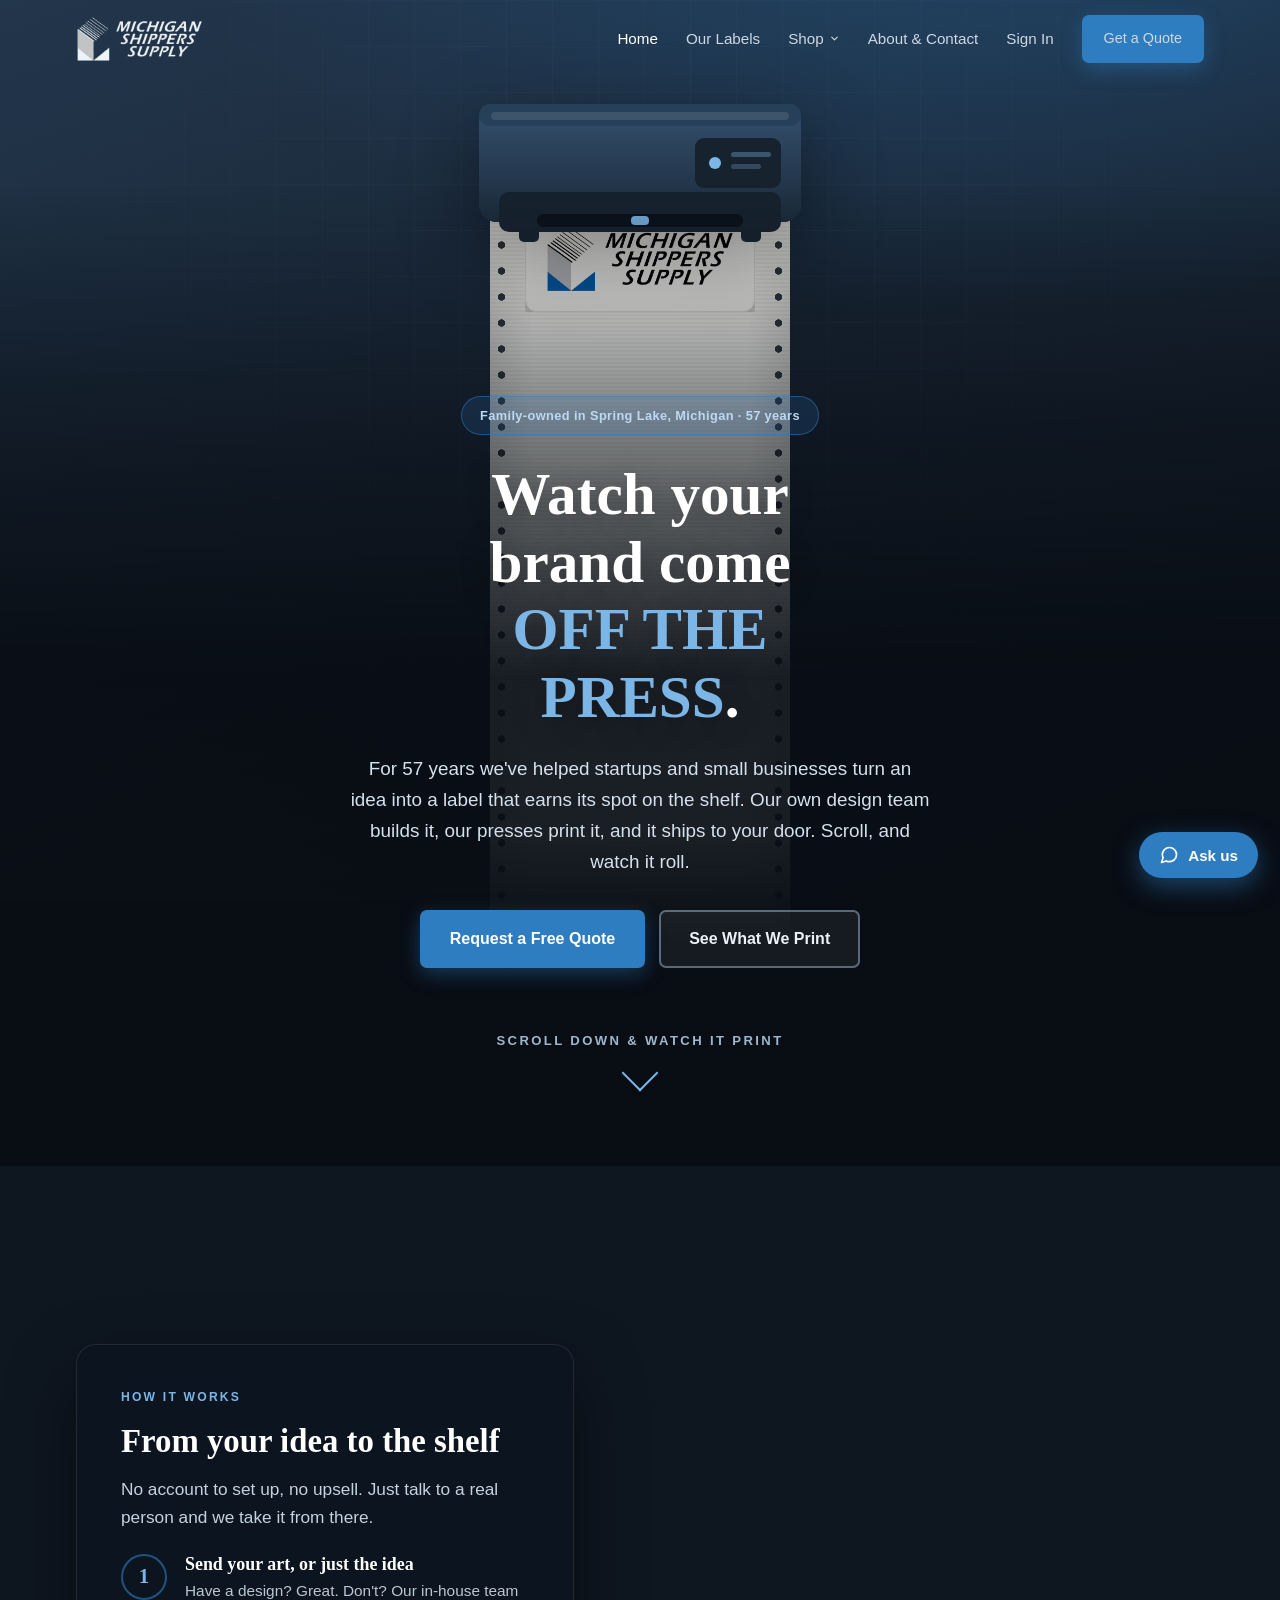
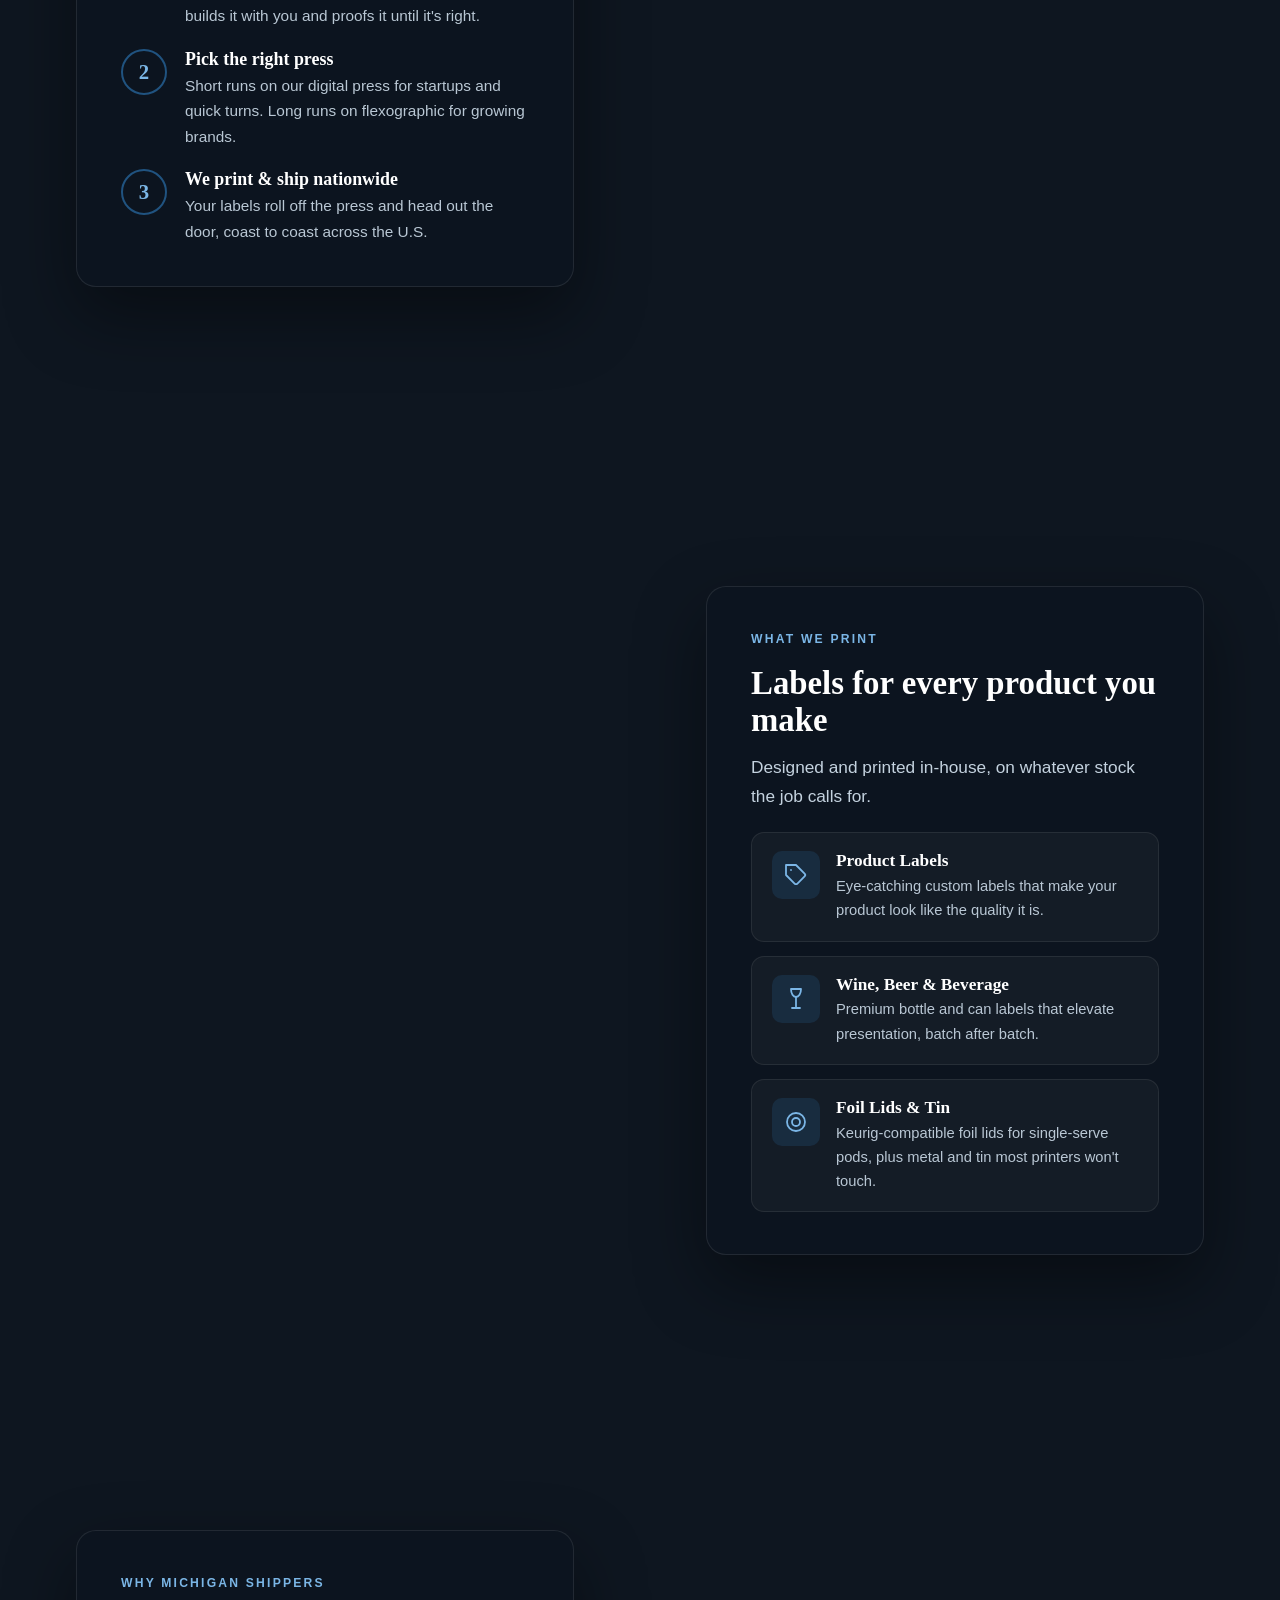
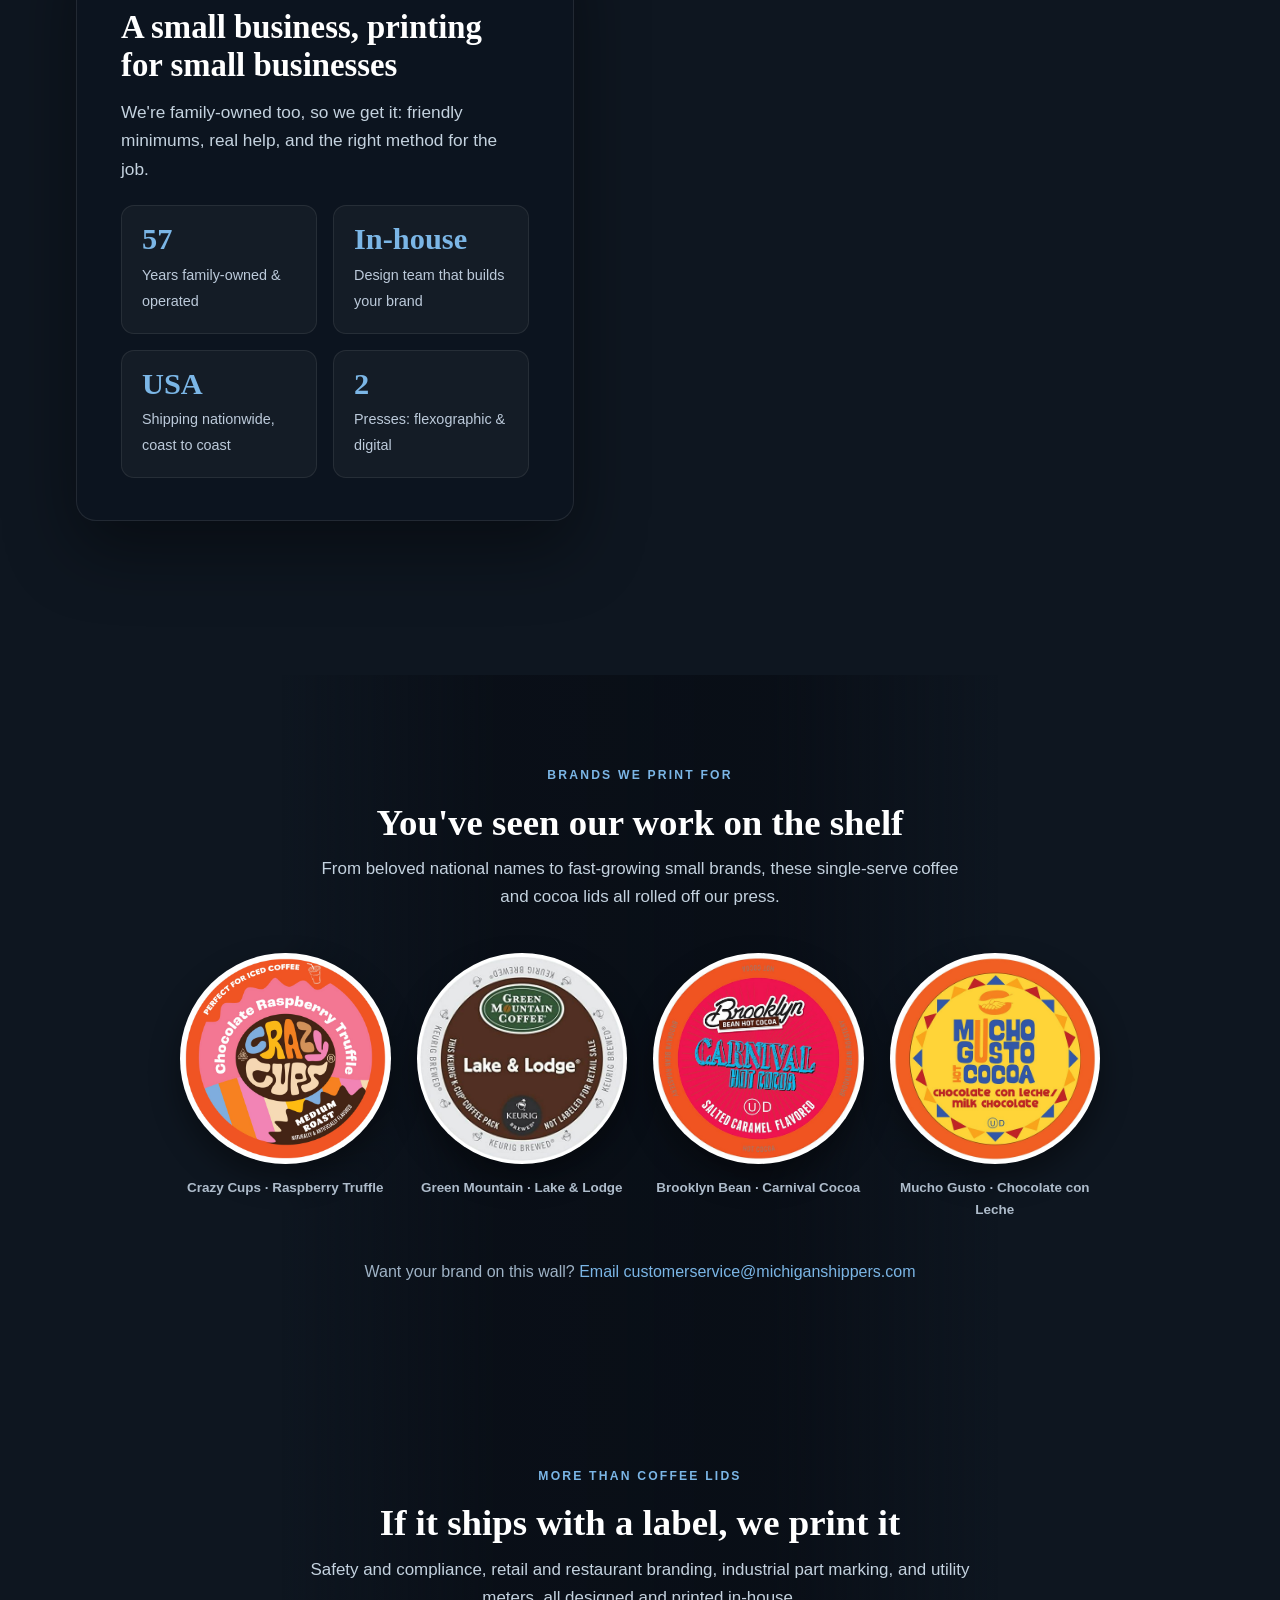
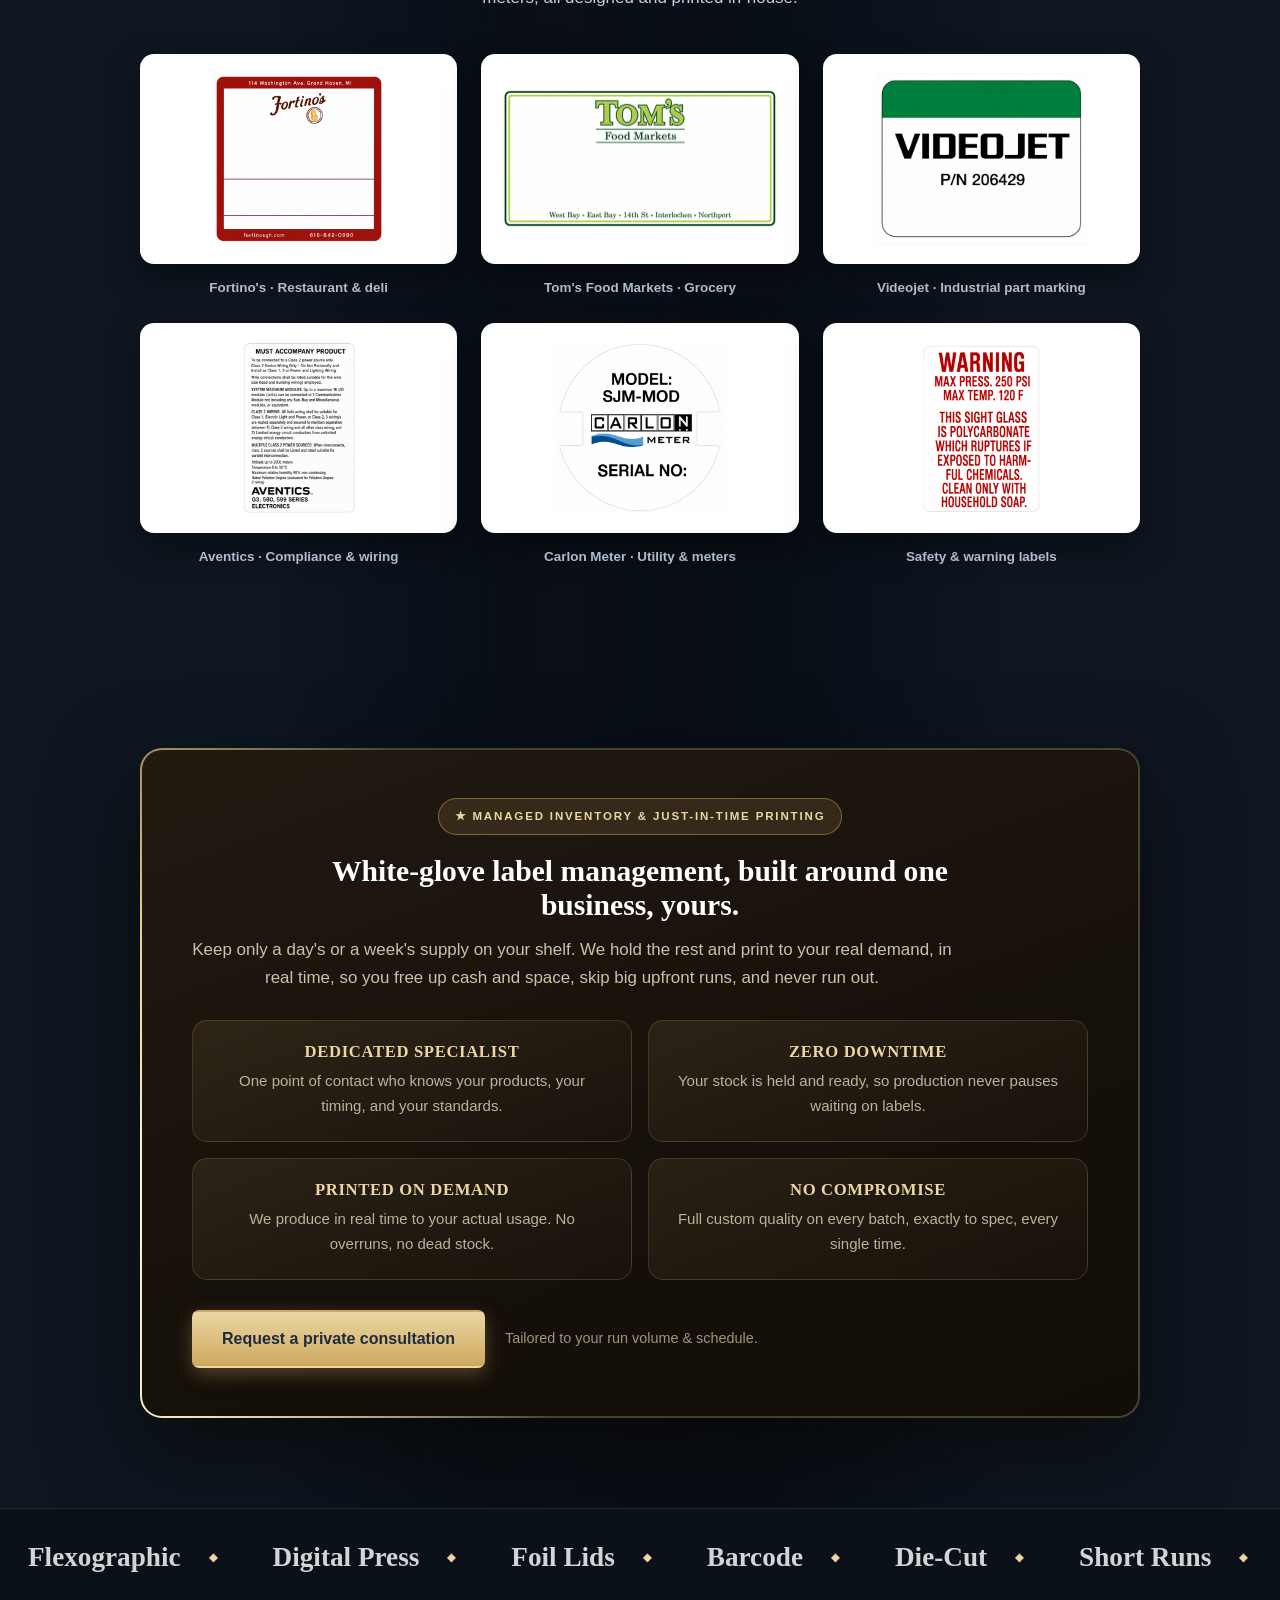
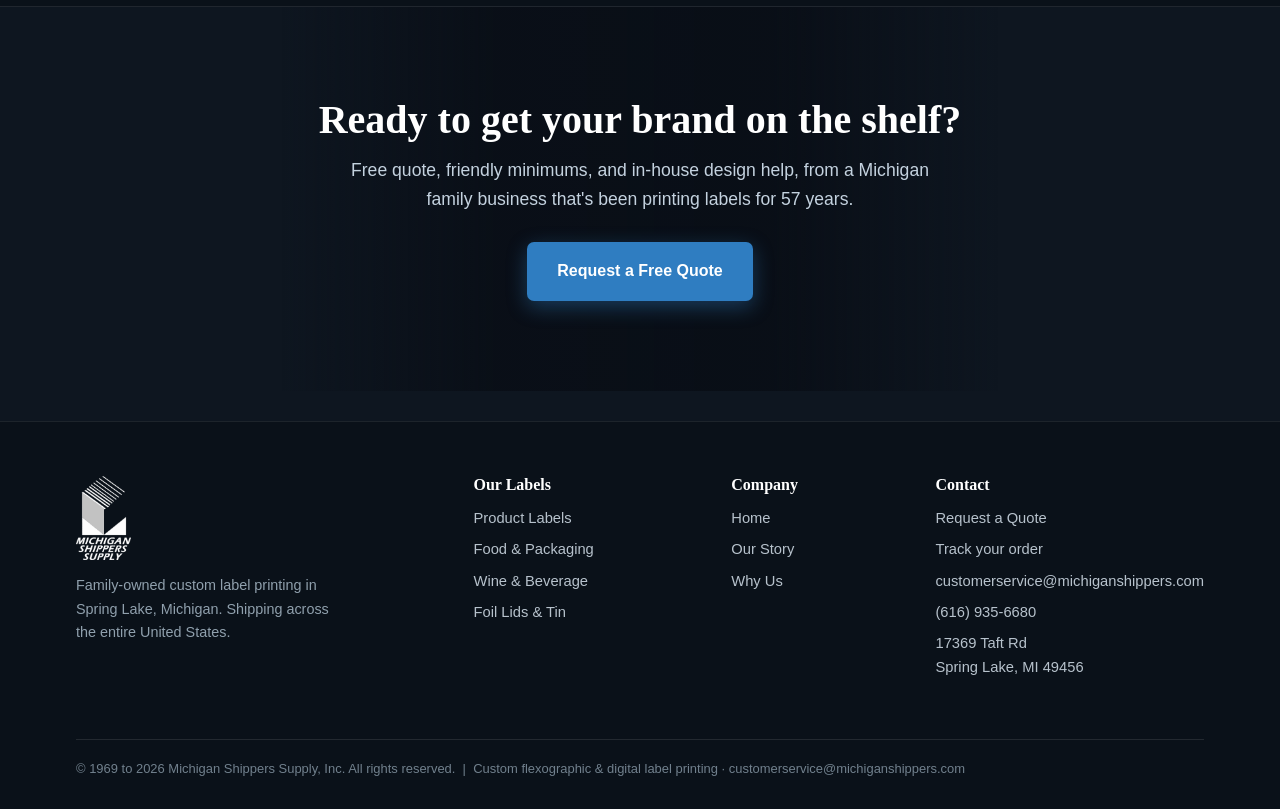
==== commit 752d1d0d: "Modernize icons + refine logo (owner feedback) - Replace all emoji icons with a consistent professio" ====
--- a/index.html
+++ b/index.html
@@ -131,9 +131,9 @@
       <h2>Labels for every product you make</h2>
       <p class="lead">Designed and printed in-house, on whatever stock the job calls for.</p>
       <div class="scards">
-        <div class="scard"><div class="ic">&#127991;&#65039;</div><div><h3>Product Labels</h3><p>Eye-catching custom labels that make your product look like the quality it is.</p></div></div>
-        <div class="scard"><div class="ic">&#127863;</div><div><h3>Wine, Beer &amp; Beverage</h3><p>Premium bottle and can labels that elevate presentation, batch after batch.</p></div></div>
-        <div class="scard"><div class="ic">&#9749;</div><div><h3>Foil Lids &amp; Tin</h3><p>Keurig-compatible foil lids for single-serve pods, plus metal and tin most printers won't touch.</p></div></div>
+        <div class="scard"><div class="ic"><svg width="24" height="24" viewBox="0 0 24 24" fill="none" stroke="#7bb6e6" stroke-width="1.8" stroke-linecap="round" stroke-linejoin="round"><path d="M20.59 13.41l-7.17 7.17a2 2 0 0 1-2.83 0L2 12V2h10l8.59 8.59a2 2 0 0 1 0 2.82z"/><line x1="7" y1="7" x2="7.01" y2="7"/></svg></div><div><h3>Product Labels</h3><p>Eye-catching custom labels that make your product look like the quality it is.</p></div></div>
+        <div class="scard"><div class="ic"><svg width="24" height="24" viewBox="0 0 24 24" fill="none" stroke="#7bb6e6" stroke-width="1.8" stroke-linecap="round" stroke-linejoin="round"><path d="M7 2h10c0 4.8-2.2 8-5 8S7 6.8 7 2z"/><line x1="12" y1="10" x2="12" y2="21"/><line x1="8" y1="21" x2="16" y2="21"/></svg></div><div><h3>Wine, Beer &amp; Beverage</h3><p>Premium bottle and can labels that elevate presentation, batch after batch.</p></div></div>
+        <div class="scard"><div class="ic"><svg width="24" height="24" viewBox="0 0 24 24" fill="none" stroke="#7bb6e6" stroke-width="1.8" stroke-linecap="round" stroke-linejoin="round"><circle cx="12" cy="12" r="9"/><circle cx="12" cy="12" r="4"/></svg></div><div><h3>Foil Lids &amp; Tin</h3><p>Keurig-compatible foil lids for single-serve pods, plus metal and tin most printers won't touch.</p></div></div>
       </div>
     </div></div>
   </section>
--- a/immersive.css
+++ b/immersive.css
@@ -197,7 +197,8 @@
 .how3 .hnum{width:56px;height:56px;border-radius:50%;border:2px solid rgba(47,125,193,.6);color:var(--blue-light);font-family:var(--serif);font-weight:700;font-size:1.4rem;display:flex;align-items:center;justify-content:center;margin:0 auto 16px;}
 .how3 .hstep h3{font-size:1.16rem;margin-bottom:8px;}
 .how3 .hstep p{color:#b9c7d4;font-size:.96rem;}
-.how-note{max-width:700px;margin:40px auto 0;text-align:center;padding:18px 24px;background:rgba(47,125,193,.1);border:1px dashed rgba(47,125,193,.5);border-radius:12px;color:#dce5ee;font-size:.98rem;}
+/* full-bleed separator band between sections */
+.how-note{width:100vw;margin:64px calc(50% - 50vw) 0;text-align:center;padding:30px 24px;background:rgba(47,125,193,.07);border-top:1px solid rgba(255,255,255,.08);border-bottom:1px solid rgba(255,255,255,.08);border-radius:0;color:#dce5ee;font-size:1.02rem;letter-spacing:.01em;}
 .how-note strong{color:#fff;}
 
 /* two-column showcase (image + copy) */
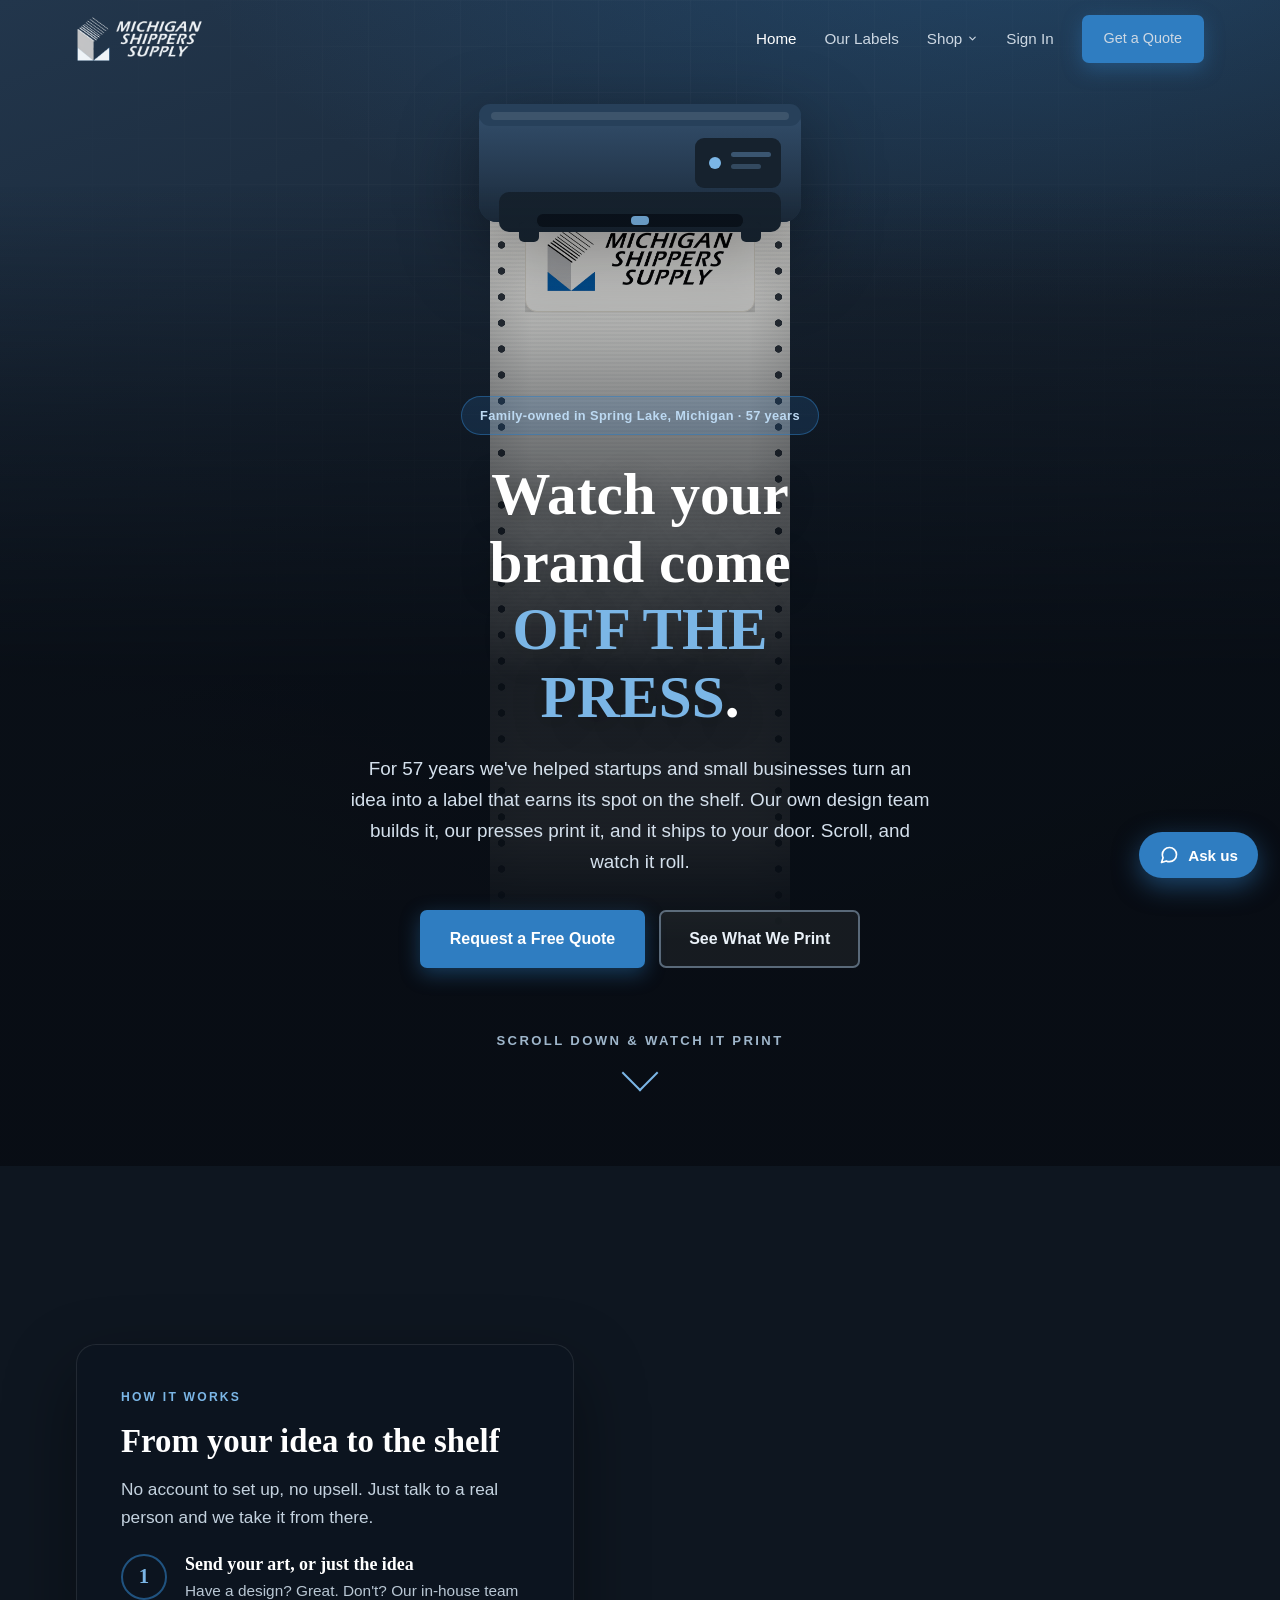
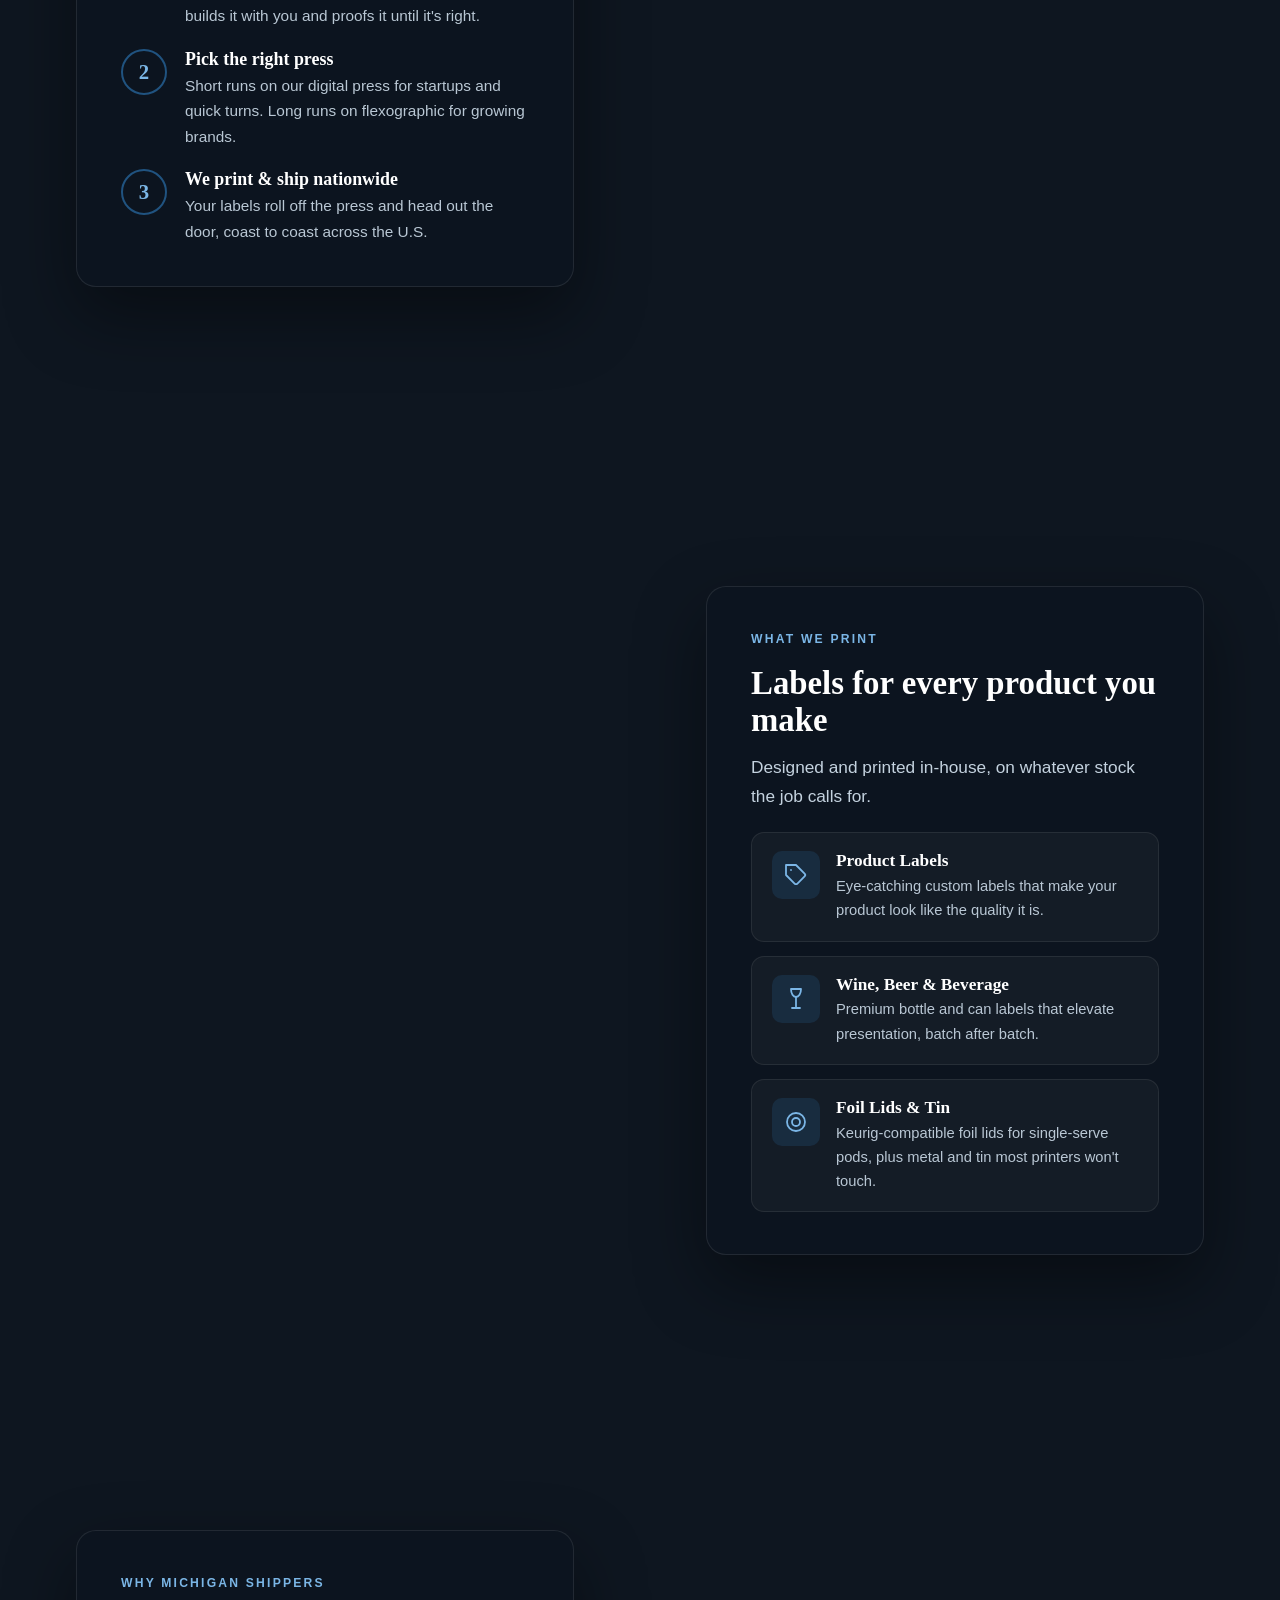
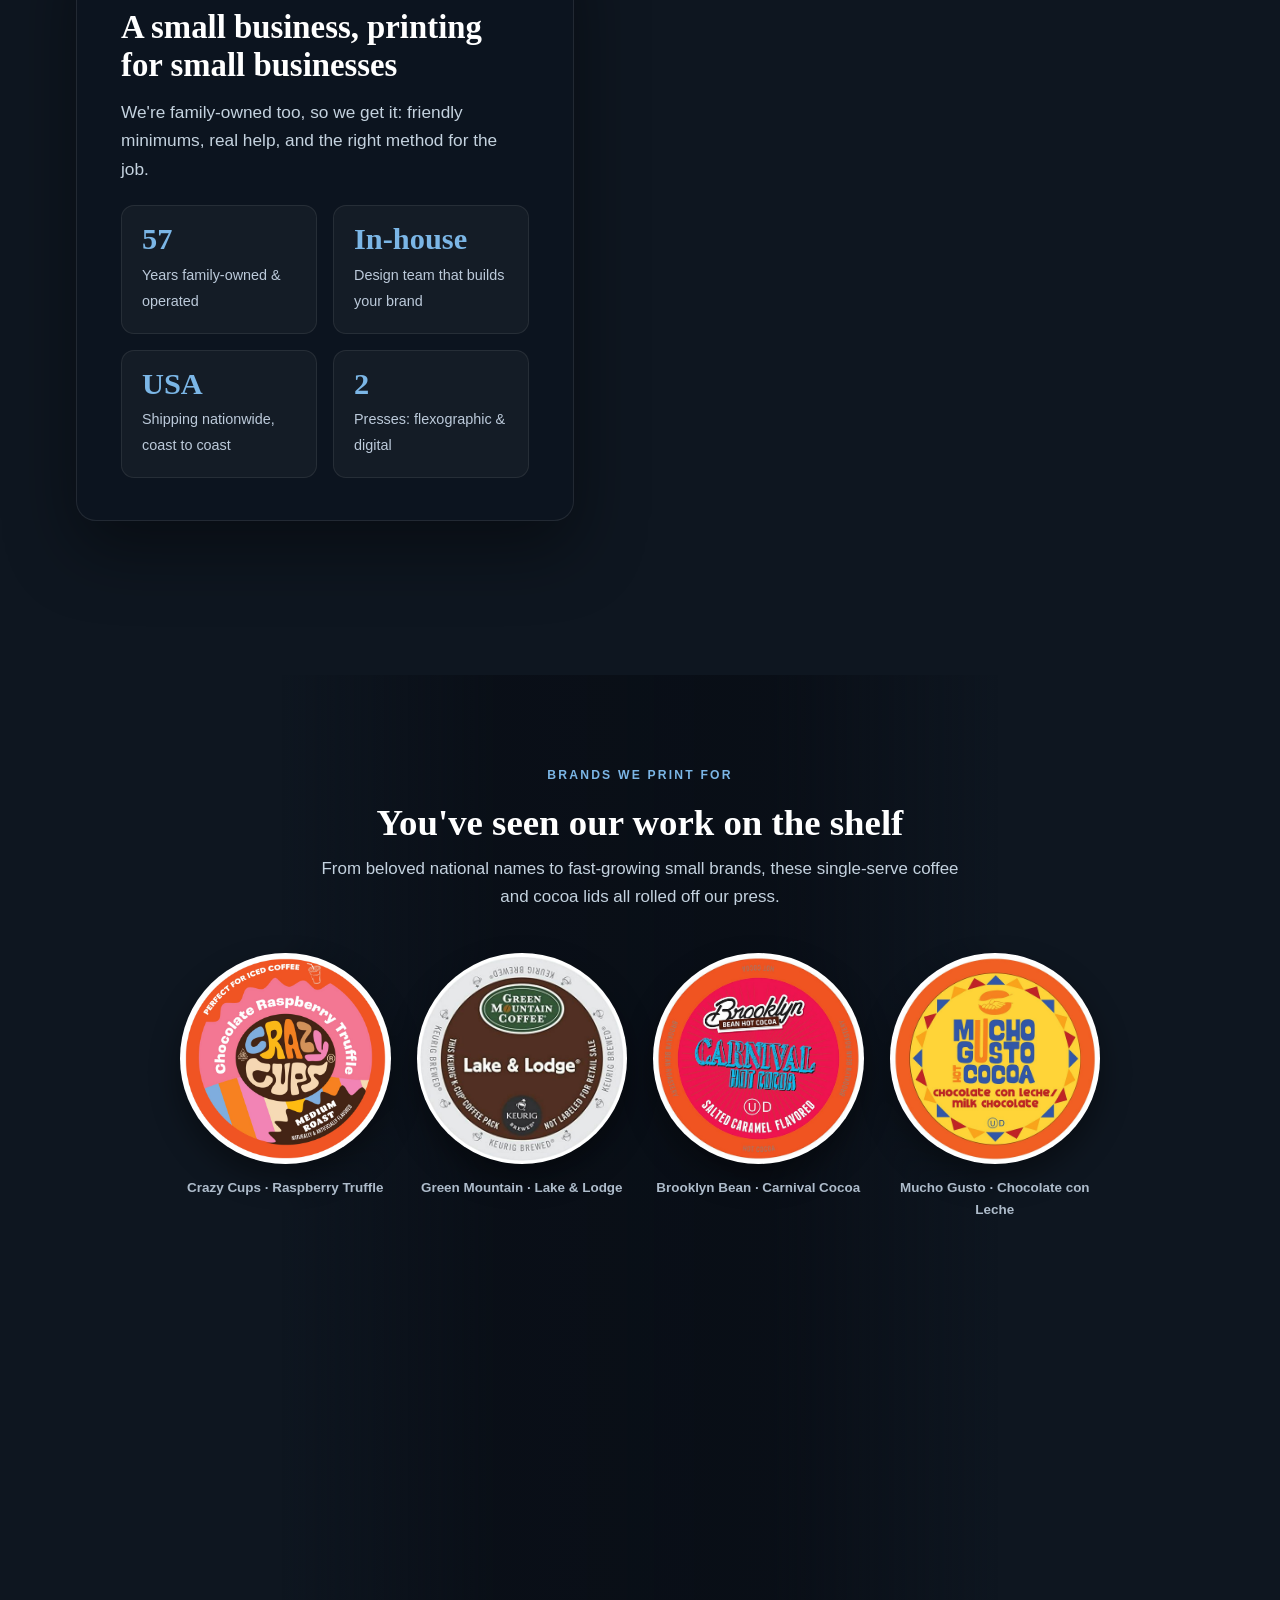
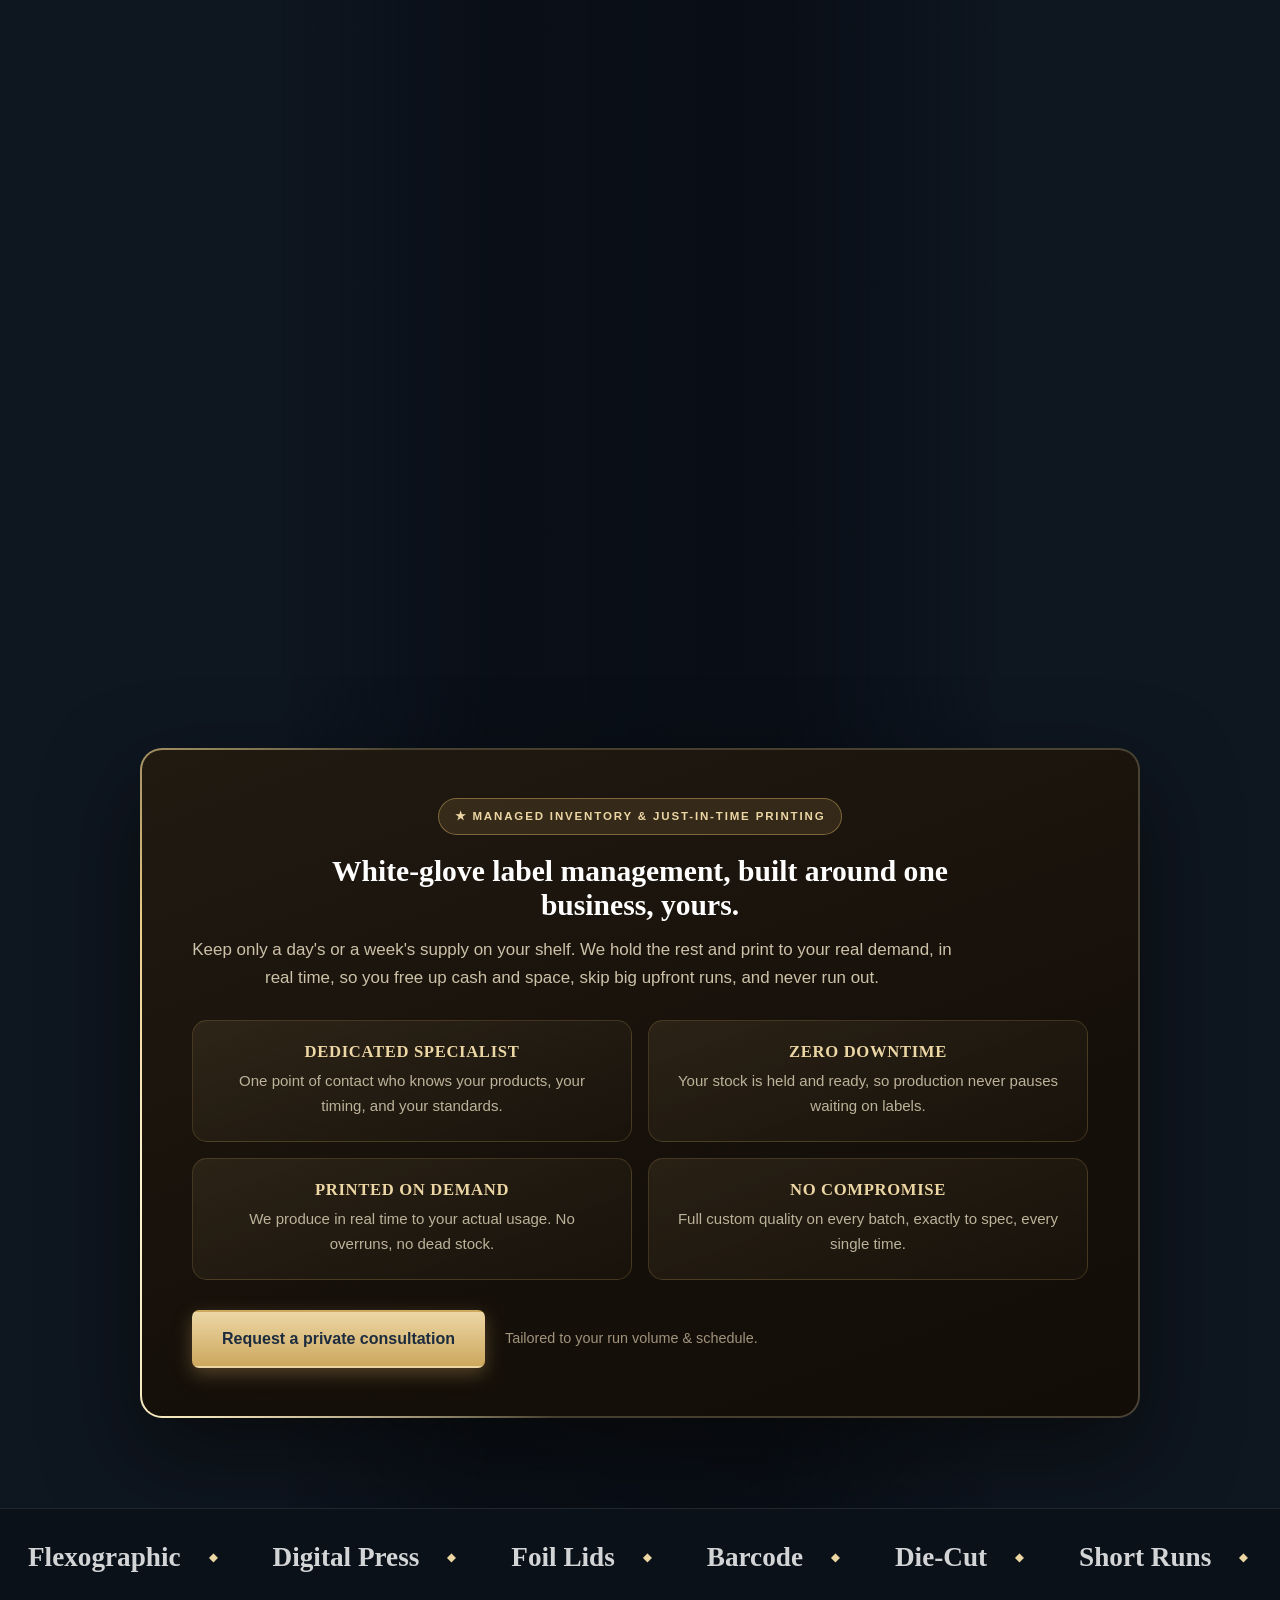
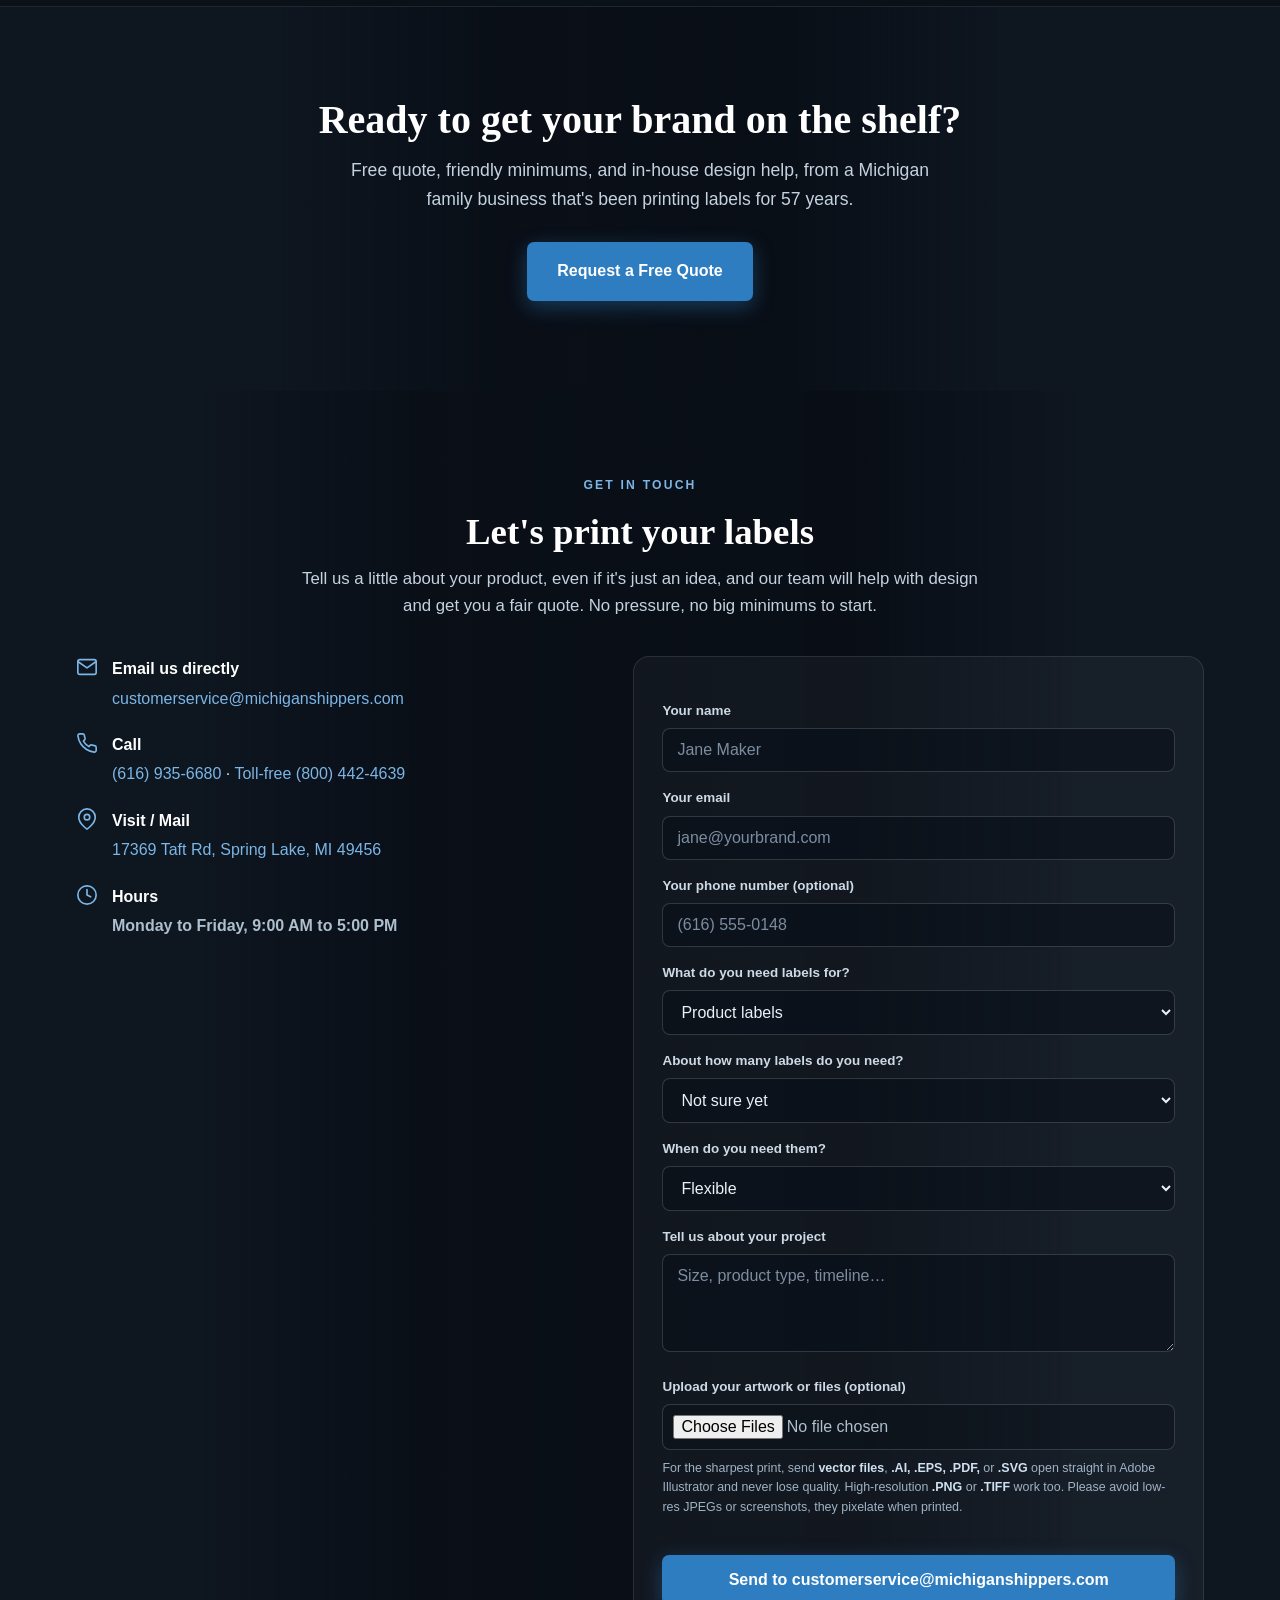
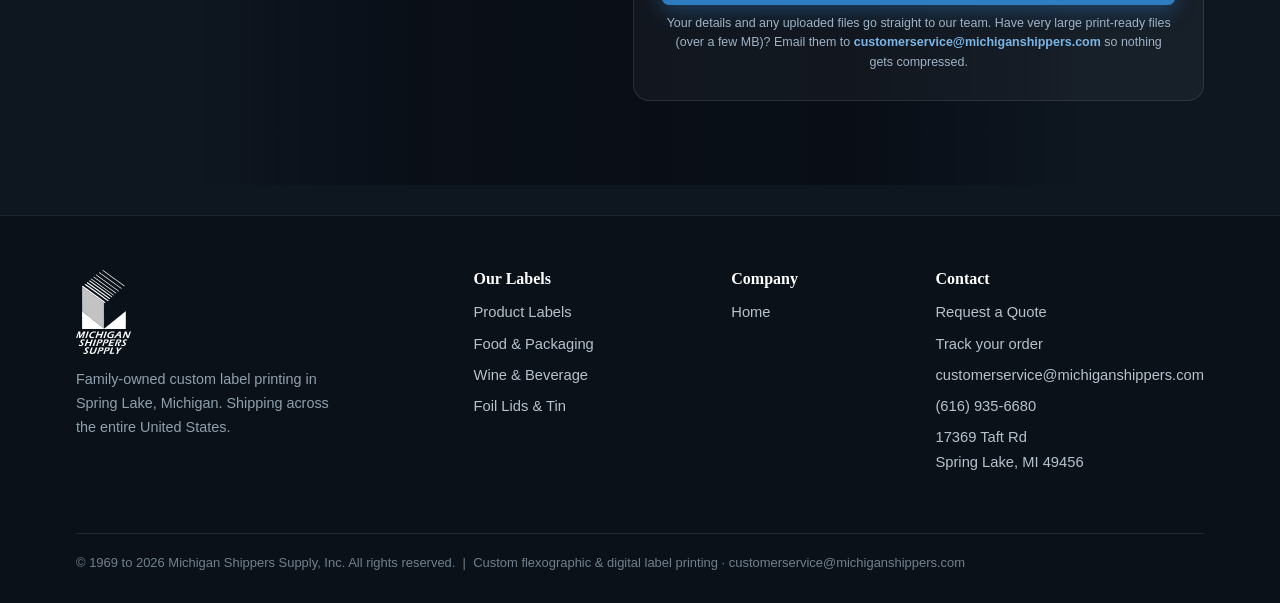
==== commit 473abaf1: "Remove About page: merge quote form + contact into homepage; vector logo - about.html deleted; serve" ====
--- a/index.html
+++ b/index.html
@@ -85,9 +85,8 @@
           <a class="shop-all" href="store.html">Shop all supplies</a>
         </div>
       </details>
-      <a href="about.html">About &amp; Contact</a>
-      <a class="nav-signin" href="account.html">Sign In</a>
-      <a class="btn btn-primary" href="about.html#contact">Get a Quote</a>
+            <a class="nav-signin" href="account.html">Sign In</a>
+      <a class="btn btn-primary" href="#contact">Get a Quote</a>
     </nav>
     <button class="nav-toggle" aria-label="Menu" onclick="document.querySelector('nav.links').style.display='flex'">
       <svg width="28" height="28" viewBox="0 0 24 24" fill="none" stroke="#cdd8e3" stroke-width="2"><line x1="3" y1="6" x2="21" y2="6"/><line x1="3" y1="12" x2="21" y2="12"/><line x1="3" y1="18" x2="21" y2="18"/></svg>
@@ -104,7 +103,7 @@
     <h1 class="reveal">Watch your brand come <em>OFF THE PRESS</em>.</h1>
     <p class="lead reveal">For 57 years we've helped startups and small businesses turn an idea into a label that earns its spot on the shelf. Our own design team builds it, our presses print it, and it ships to your door. Scroll, and watch it roll.</p>
     <div class="cta-row reveal">
-      <a class="btn btn-primary" href="about.html#contact">Request a Free Quote</a>
+      <a class="btn btn-primary" href="#contact">Request a Free Quote</a>
       <a class="btn btn-ghost" href="labels.html">See What We Print</a>
     </div>
     <div class="scrollcue reveal">Scroll down &amp; watch it print<span class="chev"></span></div>
@@ -204,7 +203,7 @@
           <div class="pillar"><h4>No compromise</h4><p>Full custom quality on every batch, exactly to spec, every single time.</p></div>
         </div>
         <div class="program-cta">
-          <a class="btn btn-gold" href="about.html#contact">Request a private consultation</a>
+          <a class="btn btn-gold" href="#contact">Request a private consultation</a>
           <span class="program-note">Tailored to your run volume &amp; schedule.</span>
         </div>
       </div>
@@ -224,16 +223,96 @@
     <div class="wrap"><div class="final reveal">
       <h2>Ready to get your brand on the shelf?</h2>
       <p>Free quote, friendly minimums, and in-house design help, from a Michigan family business that's been printing labels for 57 years.</p>
-      <a class="btn btn-primary" href="about.html#contact">Request a Free Quote</a>
-    </div></div>
-  </section>
+      <a class="btn btn-primary" href="#contact">Request a Free Quote</a>
+    </div></div>
+  </section>
+<!-- ===== CONTACT / QUOTE ===== -->
+<section class="sec band" id="contact">
+  <div class="wrap">
+    <div class="shead reveal" style="margin-bottom:36px;">
+      <div class="eyebrow">Get In Touch</div>
+      <h2>Let's print your labels</h2>
+      <p>Tell us a little about your product, even if it's just an idea, and our team will help with design and get you a fair quote. No pressure, no big minimums to start.</p>
+    </div>
+    <div class="contact-wrap reveal">
+      <div class="contact-info">
+        <div class="email-cta">
+          <span class="ic"><svg width="22" height="22" viewBox="0 0 24 24" fill="none" stroke="#7bb6e6" stroke-width="1.8" stroke-linecap="round" stroke-linejoin="round"><rect x="2" y="4" width="20" height="16" rx="2"/><polyline points="22,6 12,13 2,6"/></svg></span>
+          <span><b>Email us directly</b><a href="mailto:customerservice@michiganshippers.com">customerservice@michiganshippers.com</a></span>
+        </div>
+        <div class="email-cta"><span class="ic"><svg width="22" height="22" viewBox="0 0 24 24" fill="none" stroke="#7bb6e6" stroke-width="1.8" stroke-linecap="round" stroke-linejoin="round"><path d="M22 16.92v3a2 2 0 0 1-2.18 2 19.79 19.79 0 0 1-8.63-3.07 19.5 19.5 0 0 1-6-6 19.79 19.79 0 0 1-3.07-8.67A2 2 0 0 1 4.11 2h3a2 2 0 0 1 2 1.72 12.84 12.84 0 0 0 .7 2.81 2 2 0 0 1-.45 2.11L8.09 9.91a16 16 0 0 0 6 6l1.27-1.27a2 2 0 0 1 2.11-.45 12.84 12.84 0 0 0 2.81.7A2 2 0 0 1 22 16.92z"/></svg></span><span><b>Call</b><a href="tel:+16169356680">(616) 935-6680</a> &middot; <a href="tel:+18004424639">Toll-free (800) 442-4639</a></span></div>
+        <div class="email-cta"><span class="ic"><svg width="22" height="22" viewBox="0 0 24 24" fill="none" stroke="#7bb6e6" stroke-width="1.8" stroke-linecap="round" stroke-linejoin="round"><path d="M21 10c0 7-9 13-9 13s-9-6-9-13a9 9 0 0 1 18 0z"/><circle cx="12" cy="10" r="3"/></svg></span><span><b>Visit / Mail</b><a href="https://maps.google.com/?q=17369+Taft+Rd%2C+Spring+Lake%2C+MI+49456" target="_blank" rel="noopener">17369 Taft Rd, Spring Lake, MI 49456</a></span></div>
+        <div class="email-cta"><span class="ic"><svg width="22" height="22" viewBox="0 0 24 24" fill="none" stroke="#7bb6e6" stroke-width="1.8" stroke-linecap="round" stroke-linejoin="round"><circle cx="12" cy="12" r="10"/><polyline points="12 6 12 12 16 14"/></svg></span><span><b>Hours</b><span>Monday to Friday, 9:00 AM to 5:00 PM</span></span></div>
+      </div>
+      <!-- Quote form uses Netlify Forms. Every submission (including uploaded files) is stored in
+           the Netlify dashboard (Forms tab) and emailed to the address configured there.
+           File uploads need a native multipart POST, so this form submits normally (no AJAX). -->
+      <form id="quoteForm" name="quote" method="POST" data-netlify="true" netlify-honeypot="bot-field" enctype="multipart/form-data" action="/thanks.html">
+        <input type="hidden" name="form-name" value="quote" />
+        <input type="hidden" name="subject" value="New label quote request from michiganshippers.com" />
+        <p hidden><label>Skip if you are human: <input name="bot-field" tabindex="-1" autocomplete="off" /></label></p>
+        <label for="name">Your name</label>
+        <input id="name" name="name" type="text" placeholder="Jane Maker" required />
+        <label for="email">Your email</label>
+        <input id="email" name="email" type="email" placeholder="jane@yourbrand.com" required />
+        <label for="phone">Your phone number (optional)</label>
+        <input id="phone" name="phone" type="tel" placeholder="(616) 555-0148" autocomplete="tel" inputmode="tel" />
+        <label for="type">What do you need labels for?</label>
+        <select id="type" name="label_type">
+          <option>Product labels</option>
+          <option>Food &amp; packaging</option>
+          <option>Candy</option>
+          <option>Wine / beer / beverage</option>
+          <option>Barcode / shipping</option>
+          <option>Keurig-compatible foil lids / tin</option>
+          <option>Managed inventory / white-glove program</option>
+          <option>Brand &amp; label design help</option>
+          <option>Not sure yet, need help</option>
+        </select>
+        <label for="quantity">About how many labels do you need?</label>
+        <select id="quantity" name="quantity">
+          <option>Not sure yet</option>
+          <option>Under 250</option>
+          <option>250 to 1,000</option>
+          <option>1,000 to 5,000</option>
+          <option>5,000 to 25,000</option>
+          <option>25,000 or more</option>
+        </select>
+        <label for="deadline">When do you need them?</label>
+        <select id="deadline" name="deadline">
+          <option>Flexible</option>
+          <option>2 to 3 weeks</option>
+          <option>Rush (under 10 days)</option>
+        </select>
+        <label for="msg">Tell us about your project</label>
+        <textarea id="msg" name="message" rows="4" placeholder="Size, product type, timeline&hellip;"></textarea>
+        <label for="artwork">Upload your artwork or files (optional)</label>
+        <input id="artwork" name="attachment" type="file" multiple accept=".ai,.eps,.pdf,.svg,.tif,.tiff,.png,.jpg,.jpeg" />
+        <p class="upload-hint">For the sharpest print, send <strong>vector files</strong>, <strong>.AI, .EPS, .PDF,</strong> or <strong>.SVG</strong> open straight in Adobe Illustrator and never lose quality. High-resolution <strong>.PNG</strong> or <strong>.TIFF</strong> work too. Please avoid low-res JPEGs or screenshots, they pixelate when printed.</p>
+        <button class="btn btn-primary" type="submit">Send to customerservice@michiganshippers.com</button>
+        <p class="form-note" id="formNote">Your details and any uploaded files go straight to our team. Have very large print-ready files (over a few MB)? Email them to <a href="mailto:customerservice@michiganshippers.com">customerservice@michiganshippers.com</a> so nothing gets compressed.</p>
+      </form>
+      <script>
+        // Show a "Sending…" state on submit, then let the native multipart POST proceed.
+        (function(){
+          var form=document.getElementById('quoteForm');
+          if(!form) return;
+          form.addEventListener('submit', function(){
+            var btn=form.querySelector('button[type=submit]');
+            if(btn){ btn.disabled=true; btn.textContent='Sending…'; }
+          });
+        })();
+      </script>
+    </div>
+  </div>
+</section>
 </main>
 
 <!-- ===== FOOTER ===== -->
 <footer>
   <div class="wrap">
     <div class="col foot-brand">
-      <img src="images/logo-vertical-light.png" alt="Michigan Shippers Supply" onerror="this.src='images/logo-on-navy.png'" />
+      <img src="images/logo-vertical-light.svg" alt="Michigan Shippers Supply" onerror="this.onerror=null;this.src='images/logo-vertical-light.png'" />
       <p>Family-owned custom label printing in Spring Lake, Michigan. Shipping across the entire United States.</p>
     </div>
     <div class="col">
@@ -246,16 +325,14 @@
     <div class="col">
       <h4>Company</h4>
       <a href="index.html">Home</a>
-      <a href="about.html#about">Our Story</a>
-      <a href="about.html#why">Why Us</a>
     </div>
     <div class="col">
       <h4>Contact</h4>
-      <a href="about.html#contact">Request a Quote</a>
+      <a href="#contact">Request a Quote</a>
       <a href="account.html">Track your order</a>
       <a href="mailto:customerservice@michiganshippers.com">customerservice@michiganshippers.com</a>
       <a href="tel:16169356680">(616) 935-6680</a>
-      <a href="about.html#contact">17369 Taft Rd<br>Spring Lake, MI 49456</a>
+      <a href="#contact">17369 Taft Rd<br>Spring Lake, MI 49456</a>
     </div>
     <div class="legal">&copy; 1969 to 2026 Michigan Shippers Supply, Inc. All rights reserved. &nbsp;|&nbsp; Custom flexographic &amp; digital label printing &middot; customerservice@michiganshippers.com</div>
   </div>
--- a/immersive.css
+++ b/immersive.css
@@ -427,3 +427,23 @@
 .chat-foot{font-size:.71rem;color:#8295a6;text-align:center;padding:7px 12px 11px;background:rgba(8,14,20,.4);}
 .chat-foot a{color:var(--blue-light,#7bb6e6);font-weight:600;}
 @media(max-width:560px){.chat-panel{right:0;bottom:0;width:100vw;max-width:100vw;height:100dvh;max-height:100dvh;border-radius:0;}.chat-fab{right:16px;bottom:16px;}}
+
+/* contact + quote form (moved from about.html) */
+  /* Contact: dark form styling to match the immersive theme */
+  .contact-wrap{display:grid;grid-template-columns:1fr 1.12fr;gap:48px;align-items:start;text-align:left;}
+  @media(max-width:820px){.contact-wrap{grid-template-columns:1fr;gap:32px;}}
+  .contact-info .email-cta{display:flex;gap:14px;align-items:flex-start;margin-bottom:20px;}
+  .contact-info .email-cta .ic{font-size:1.25rem;line-height:1.35;flex:none;}
+  .contact-info .email-cta b{display:block;color:#fff;font-family:var(--sans);font-weight:700;margin-bottom:3px;}
+  .contact-info .email-cta a{color:var(--blue-light);}
+  .contact-info .email-cta span span{color:#aebfce;font-weight:600;}
+  #quoteForm{background:rgba(255,255,255,.04);border:1px solid rgba(255,255,255,.10);border-radius:16px;padding:28px;}
+  #quoteForm label{display:block;font-family:var(--sans);font-weight:700;font-size:.84rem;color:#cdd9e5;margin:15px 0 6px;}
+  #quoteForm input,#quoteForm select,#quoteForm textarea{width:100%;background:rgba(8,15,24,.55);border:1px solid rgba(255,255,255,.16);border-radius:8px;padding:12px 14px;color:#eaf1f8;font-family:var(--sans);font-size:1rem;box-sizing:border-box;}
+  #quoteForm input:focus,#quoteForm select:focus,#quoteForm textarea:focus{outline:none;border-color:var(--blue-light);box-shadow:0 0 0 3px rgba(123,182,230,.18);}
+  #quoteForm input::placeholder,#quoteForm textarea::placeholder{color:#7c8da0;}
+  #quoteForm input[type=file]{padding:10px;background:rgba(8,15,24,.4);color:#aebfce;}
+  #quoteForm .upload-hint,#quoteForm .form-note{font-size:.78rem;color:#9fb3c6;margin-top:9px;line-height:1.55;}
+  #quoteForm .upload-hint a,#quoteForm .form-note a{color:var(--blue-light);}
+  #quoteForm button{margin-top:22px;width:100%;justify-content:center;}
+
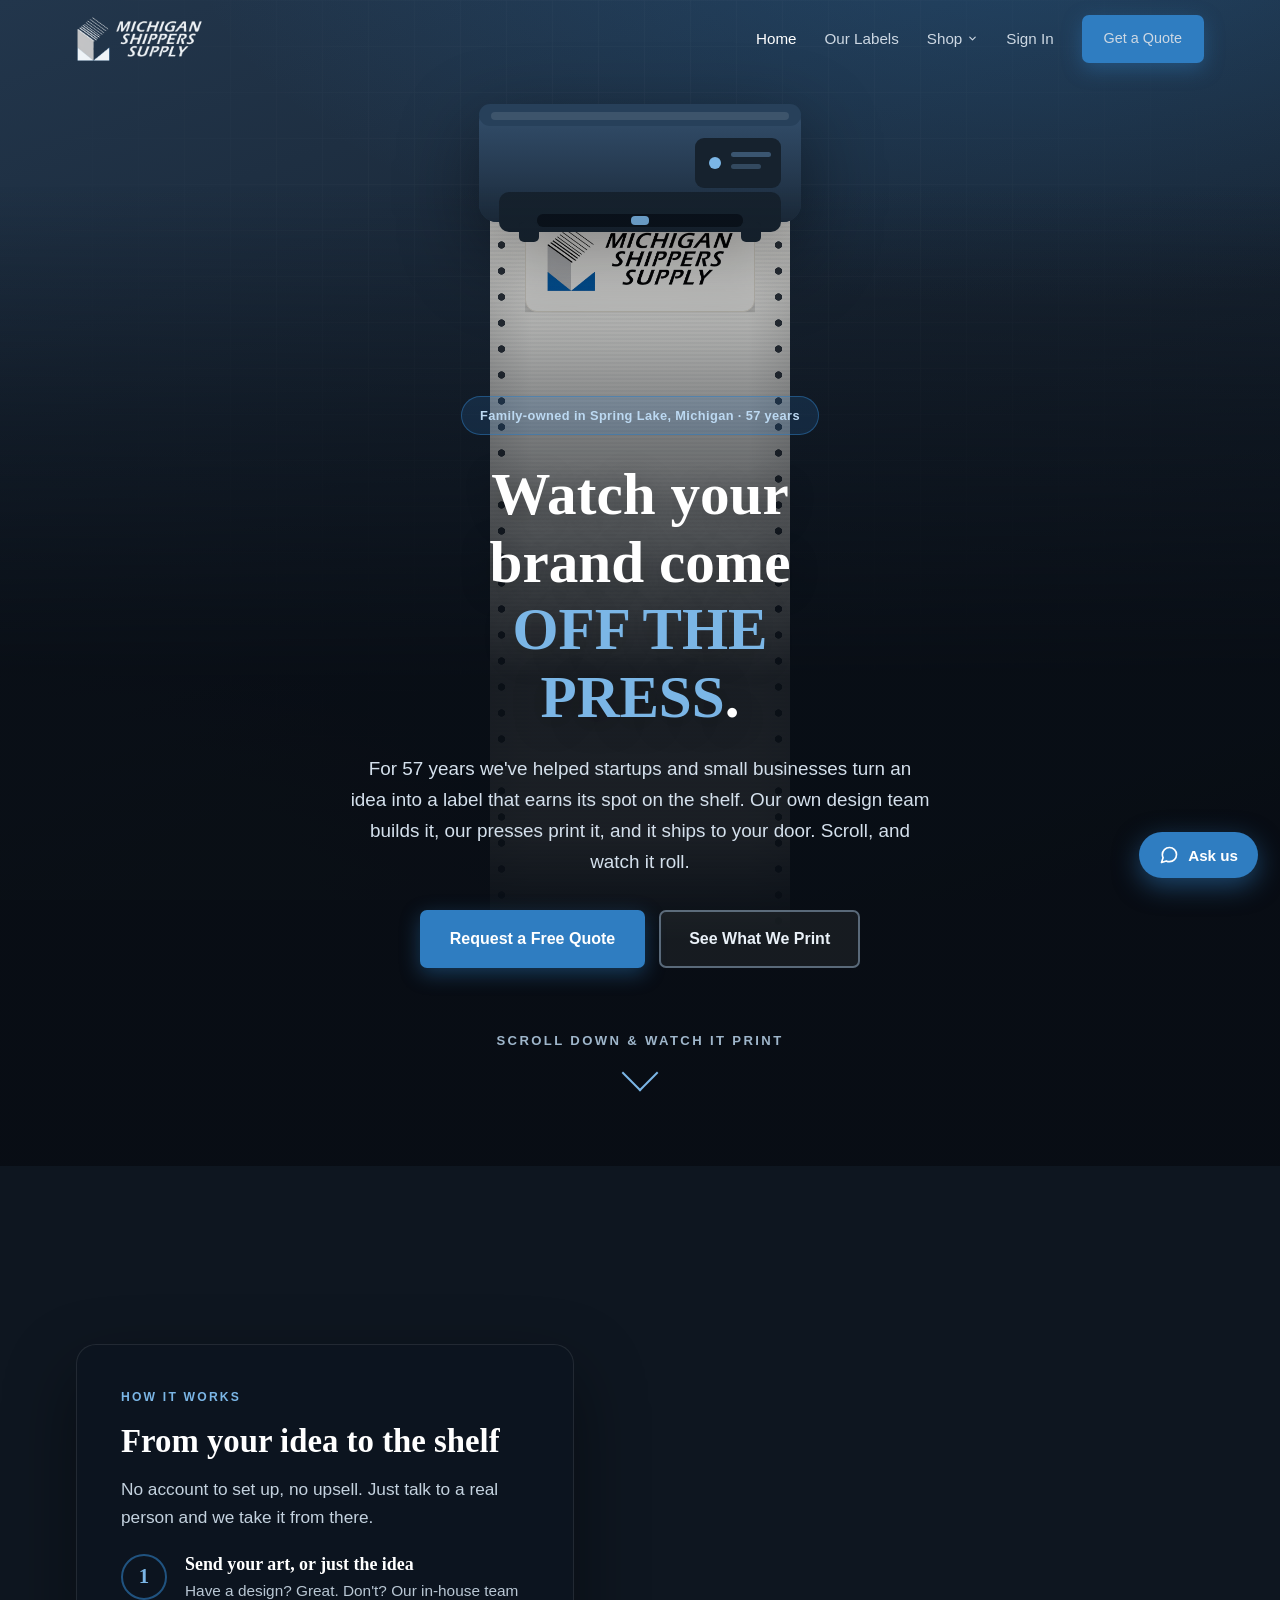
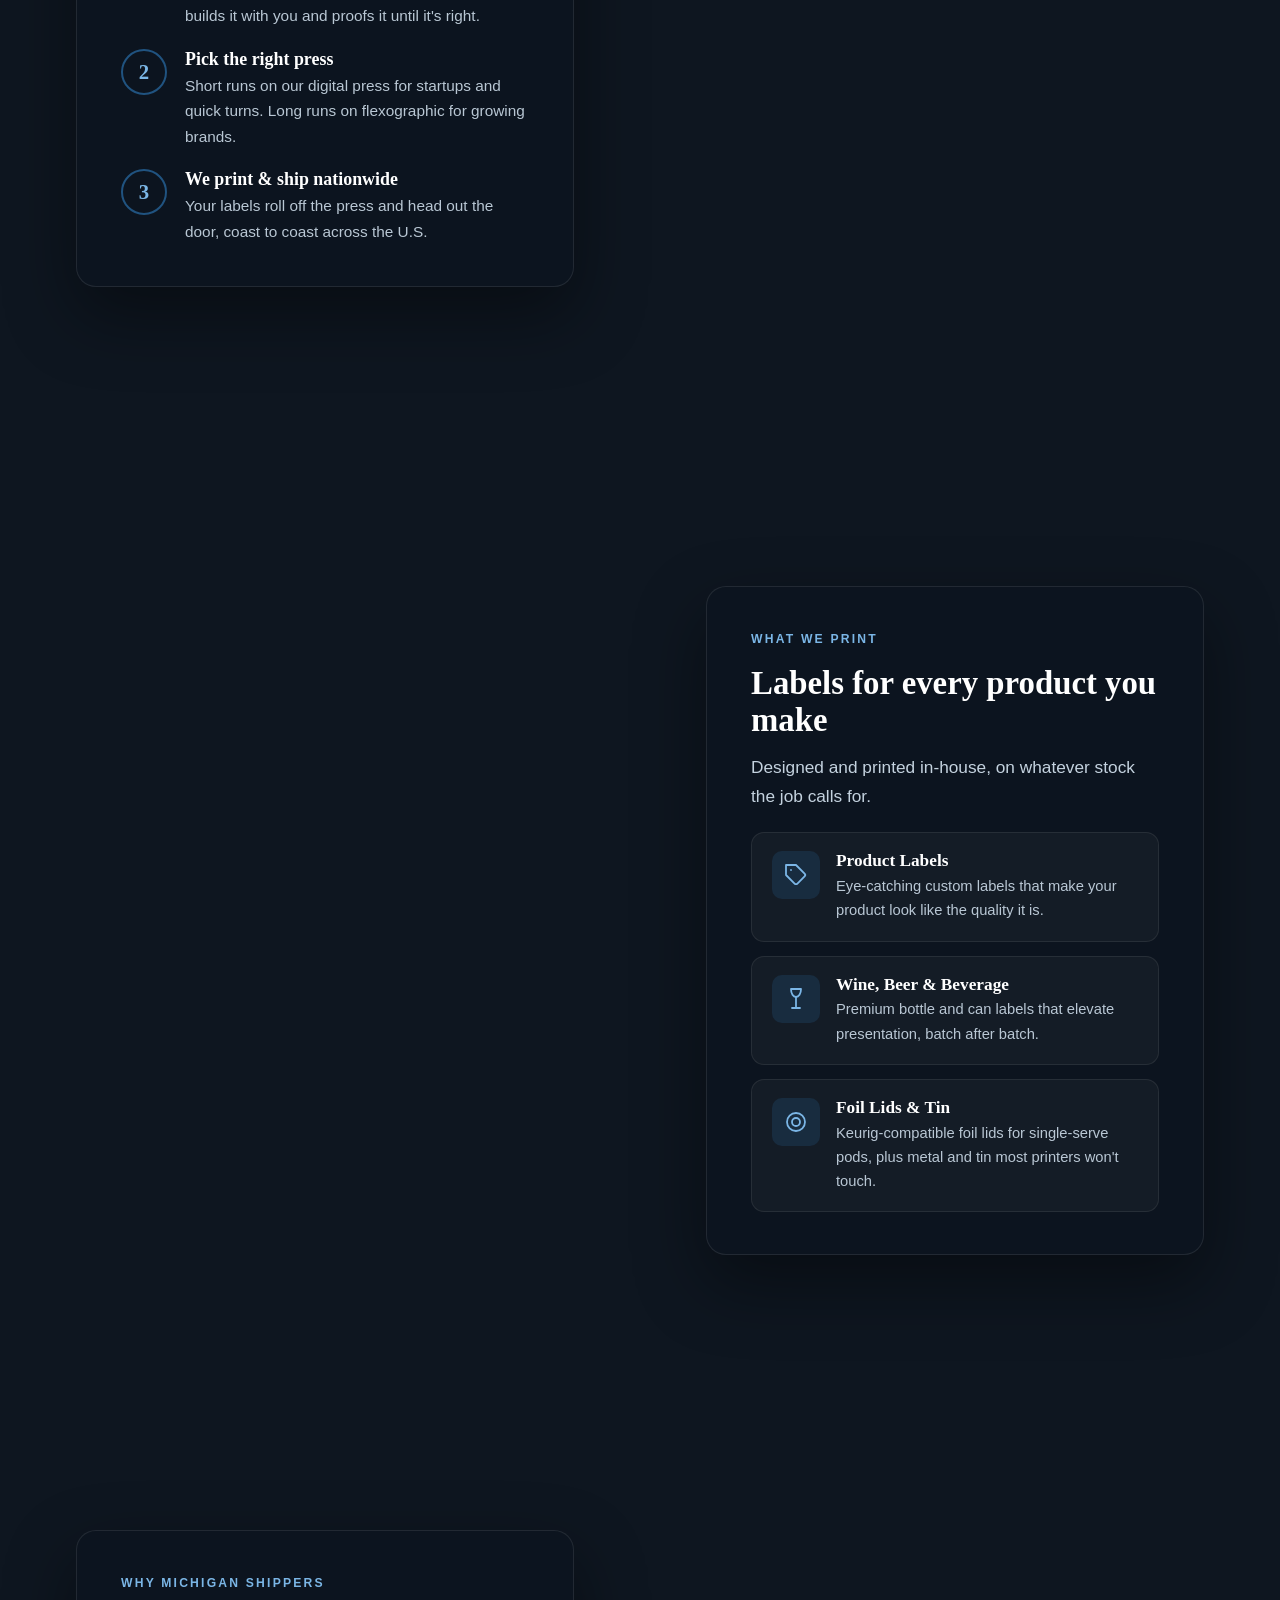
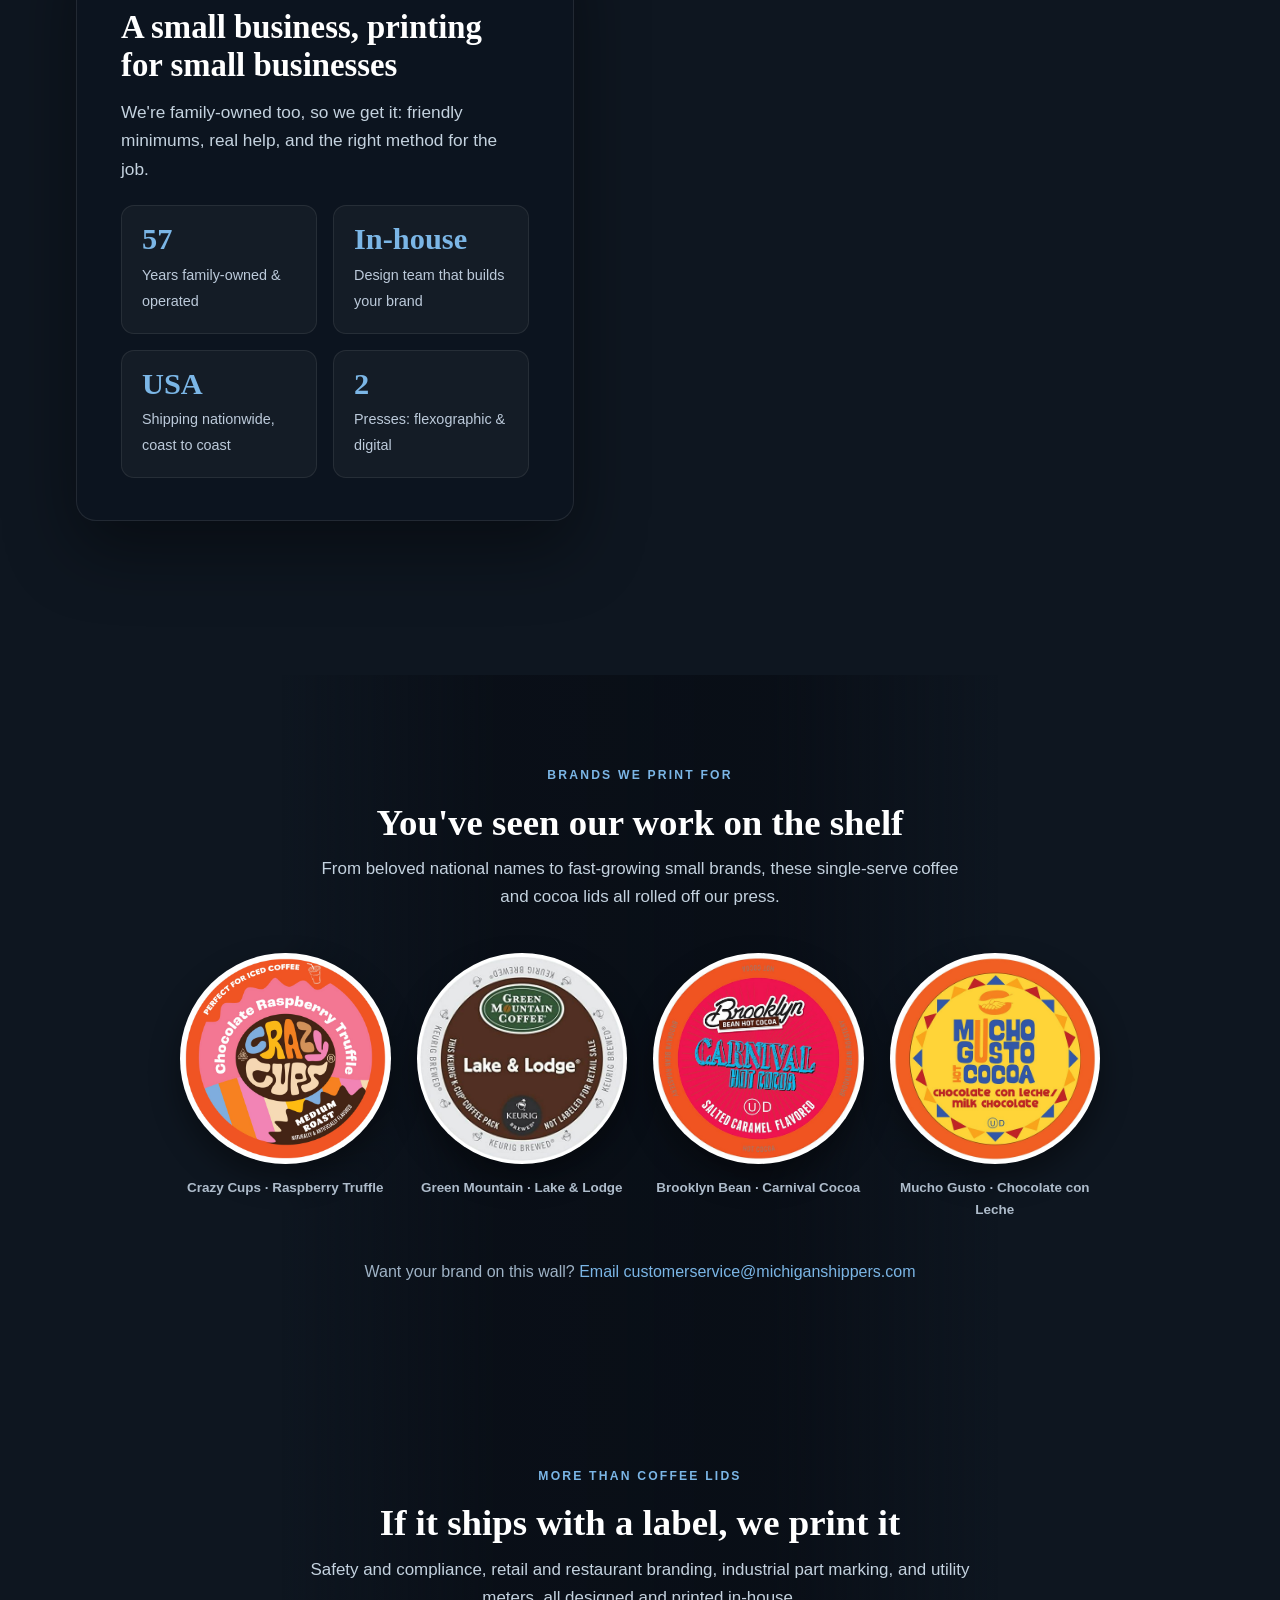
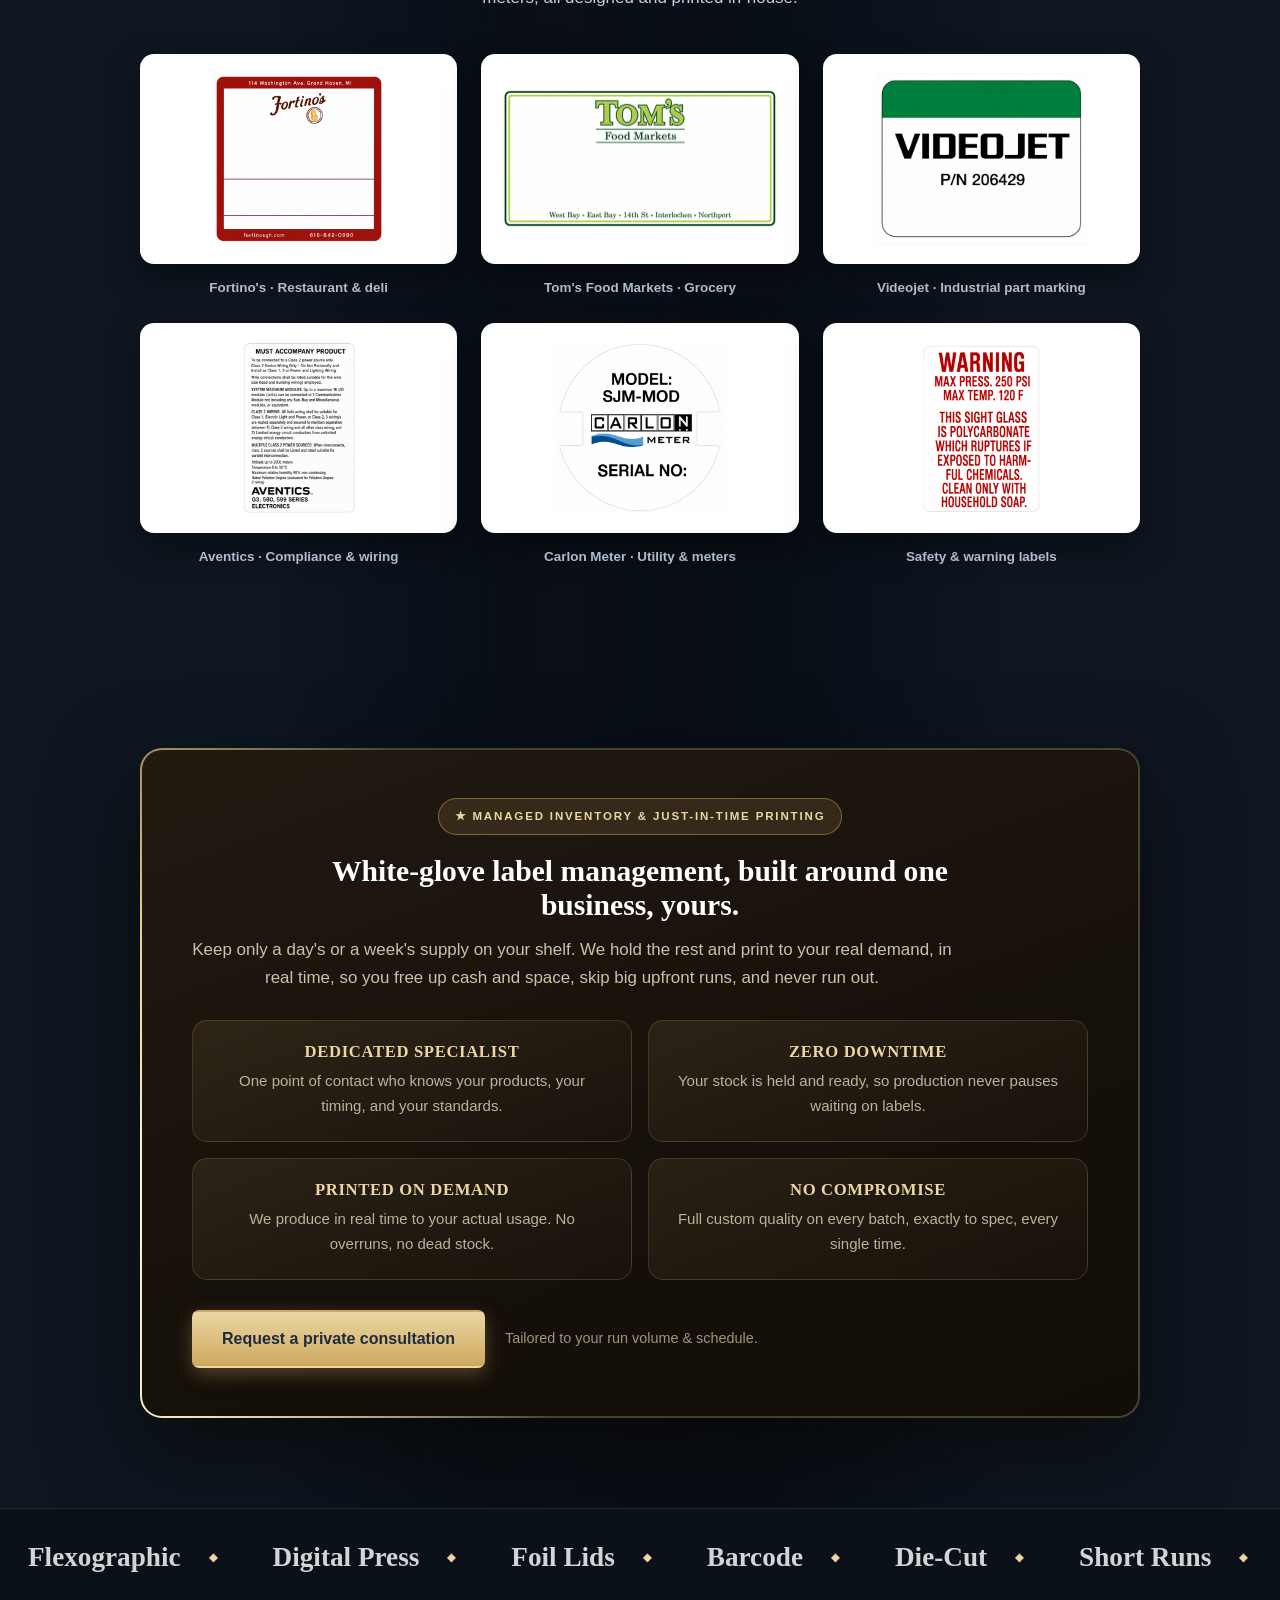
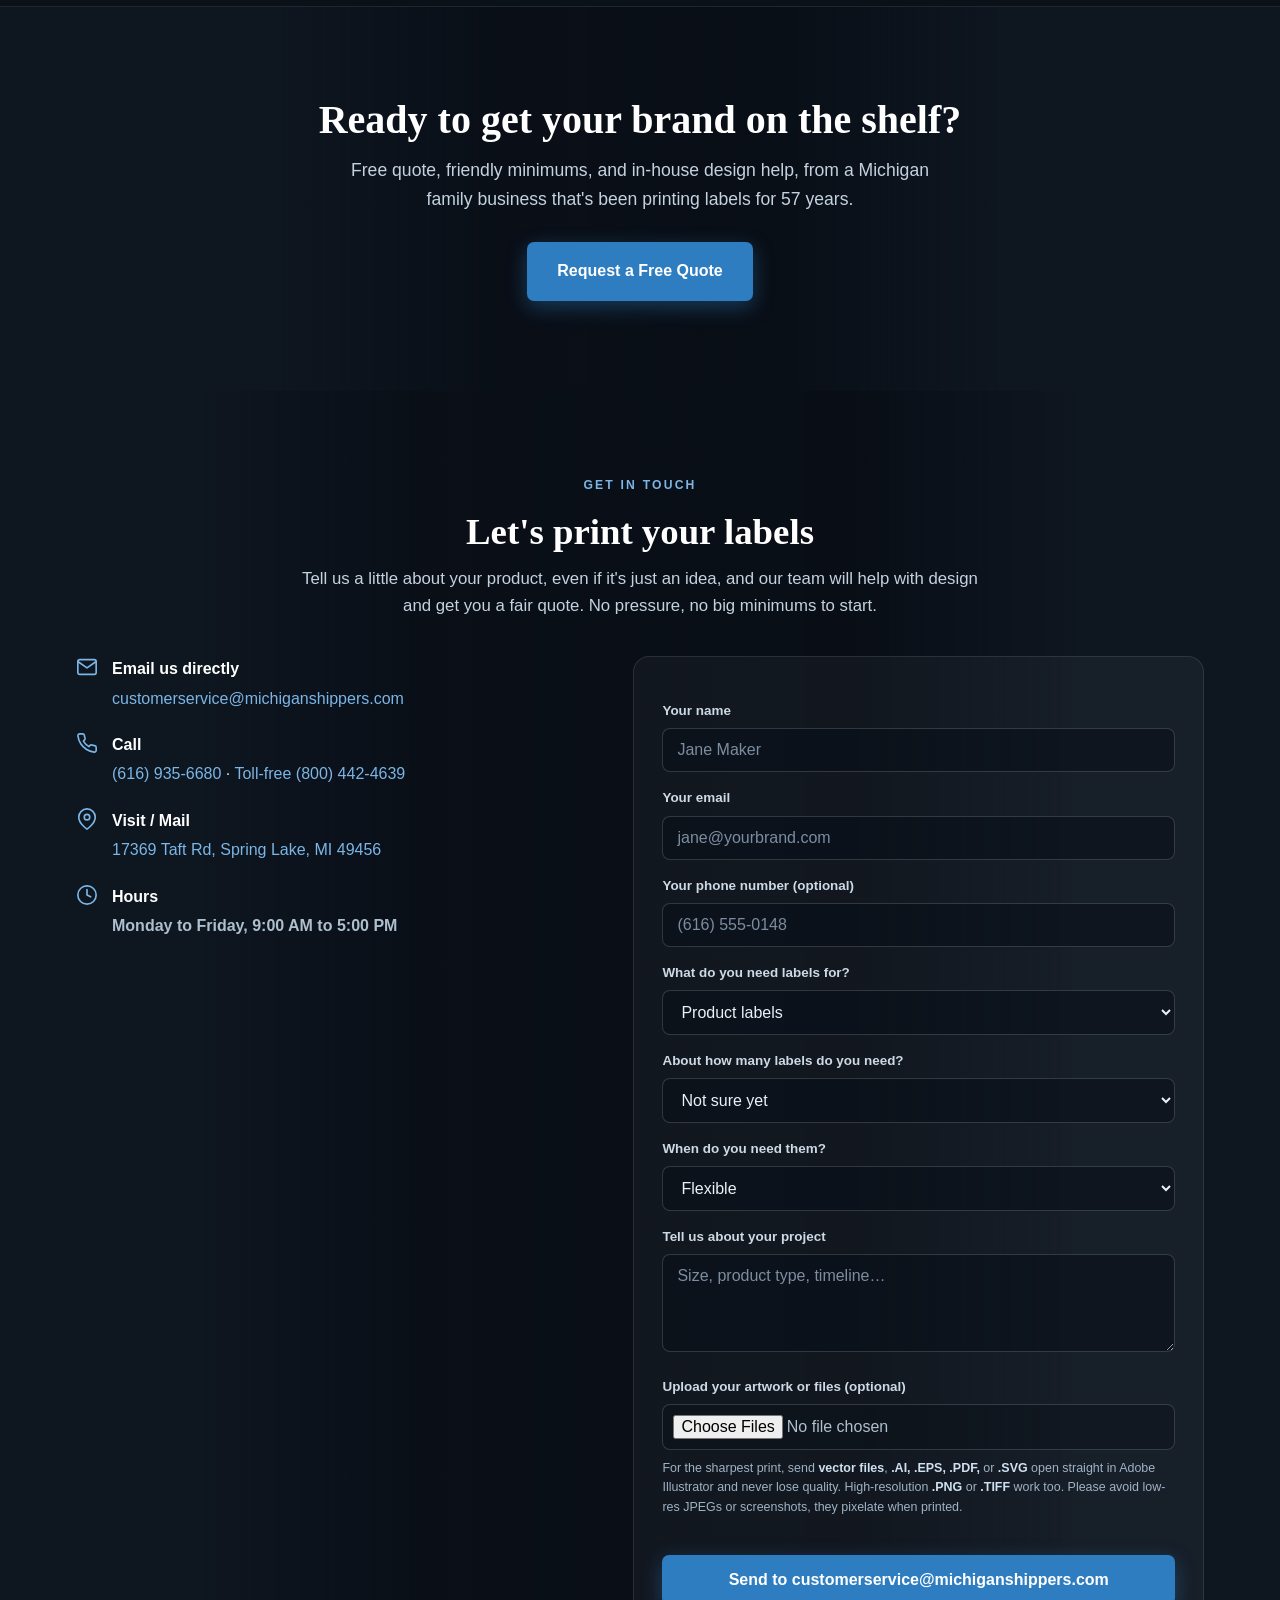
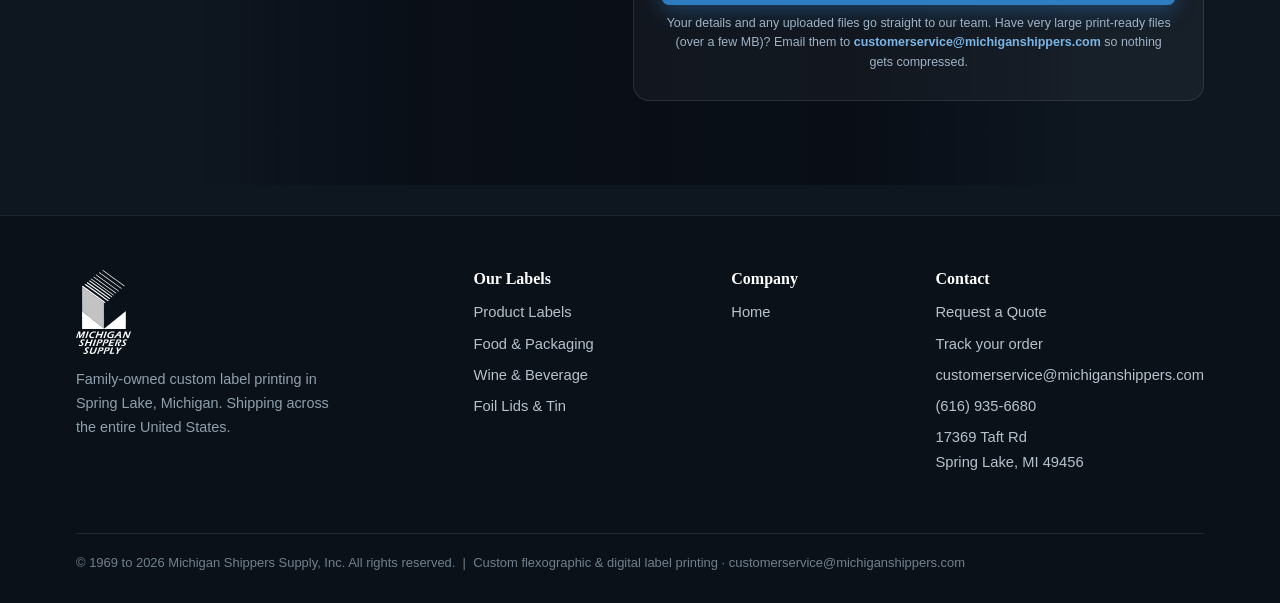
==== commit 4507cba6: "Add self-hosted web analytics (umami tracker tag) Co-Authored-By: Claude Fable 5 <noreply@anthropic." ====
--- a/index.html
+++ b/index.html
@@ -8,6 +8,7 @@
 <link rel="icon" type="image/png" href="images/logo-mark.png" />
 <script>document.documentElement.className='js';</script>
 <link rel="stylesheet" href="immersive.css" />
+  <script defer src="https://site-stats-dartyforlife.vercel.app/script.js" data-website-id="b9dceac7-76d3-4a54-8c4f-c17c00554771"></script>
 </head>
 <body>
 
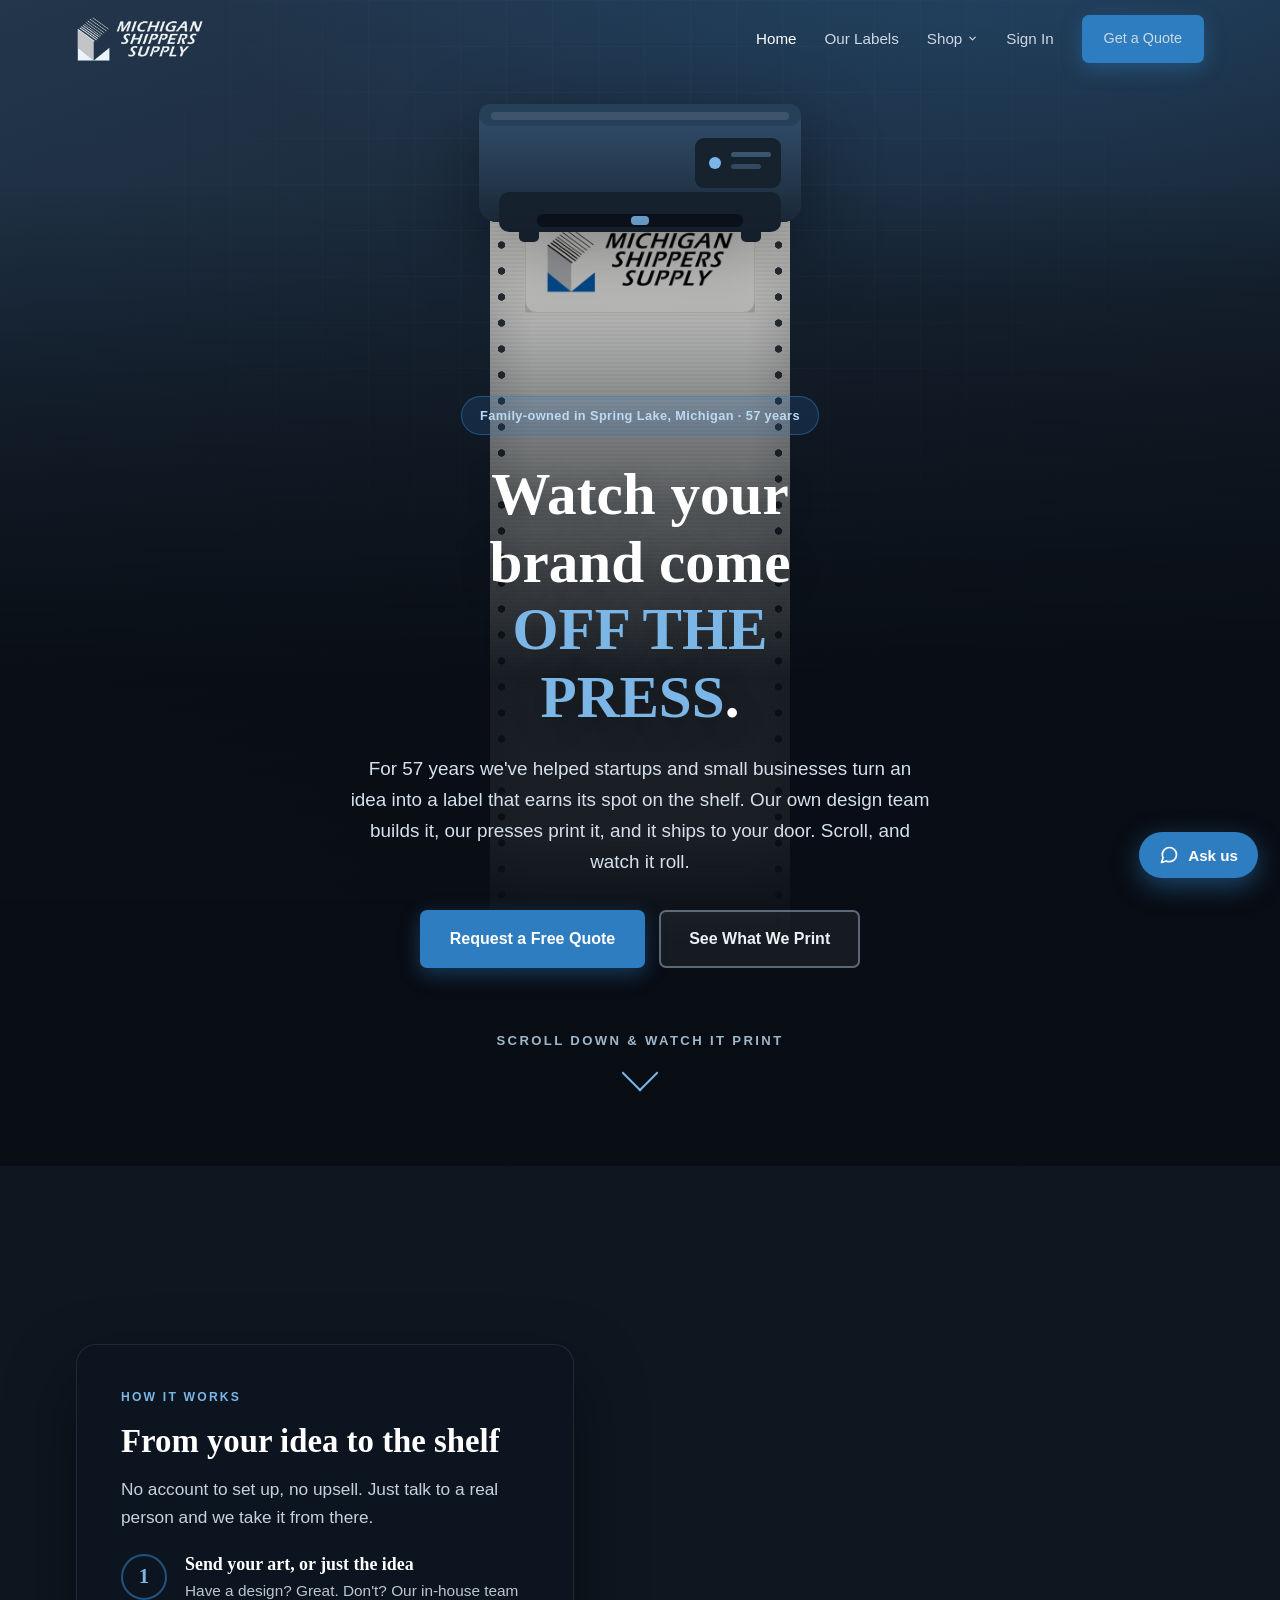
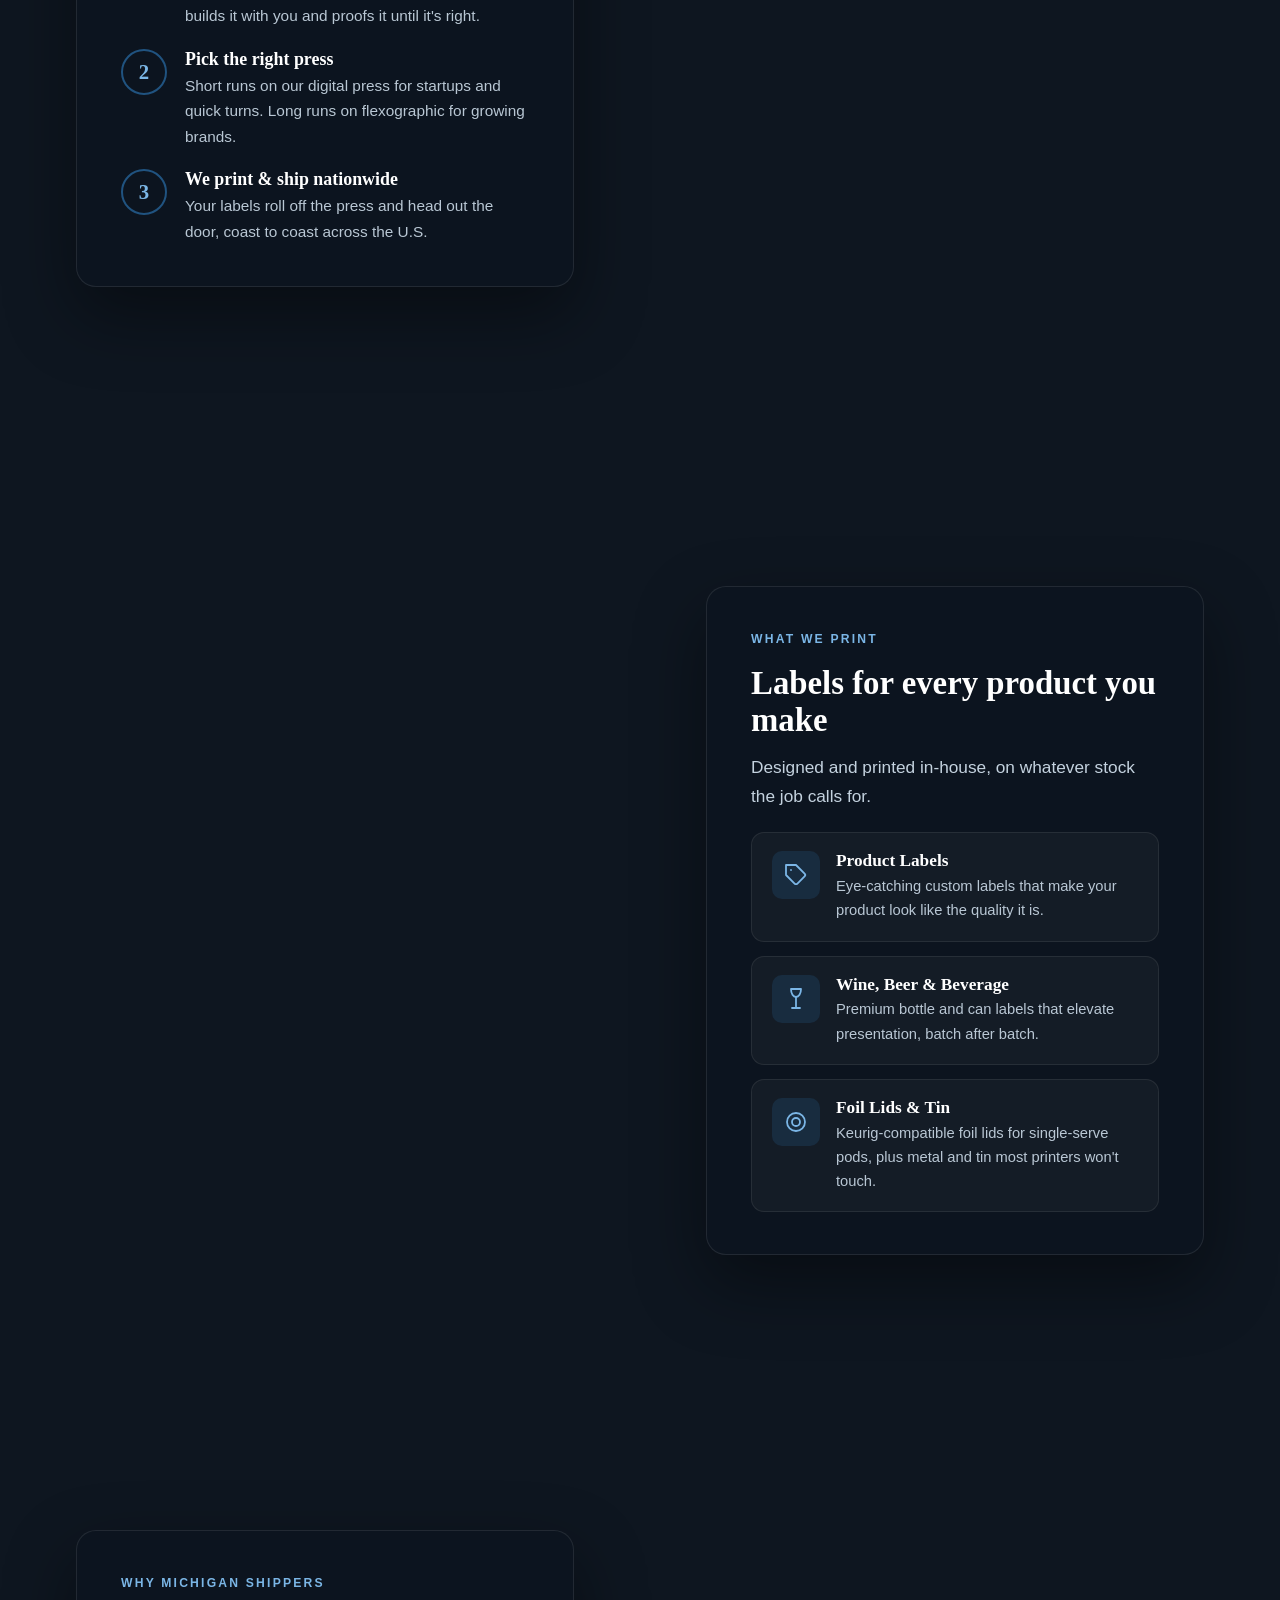
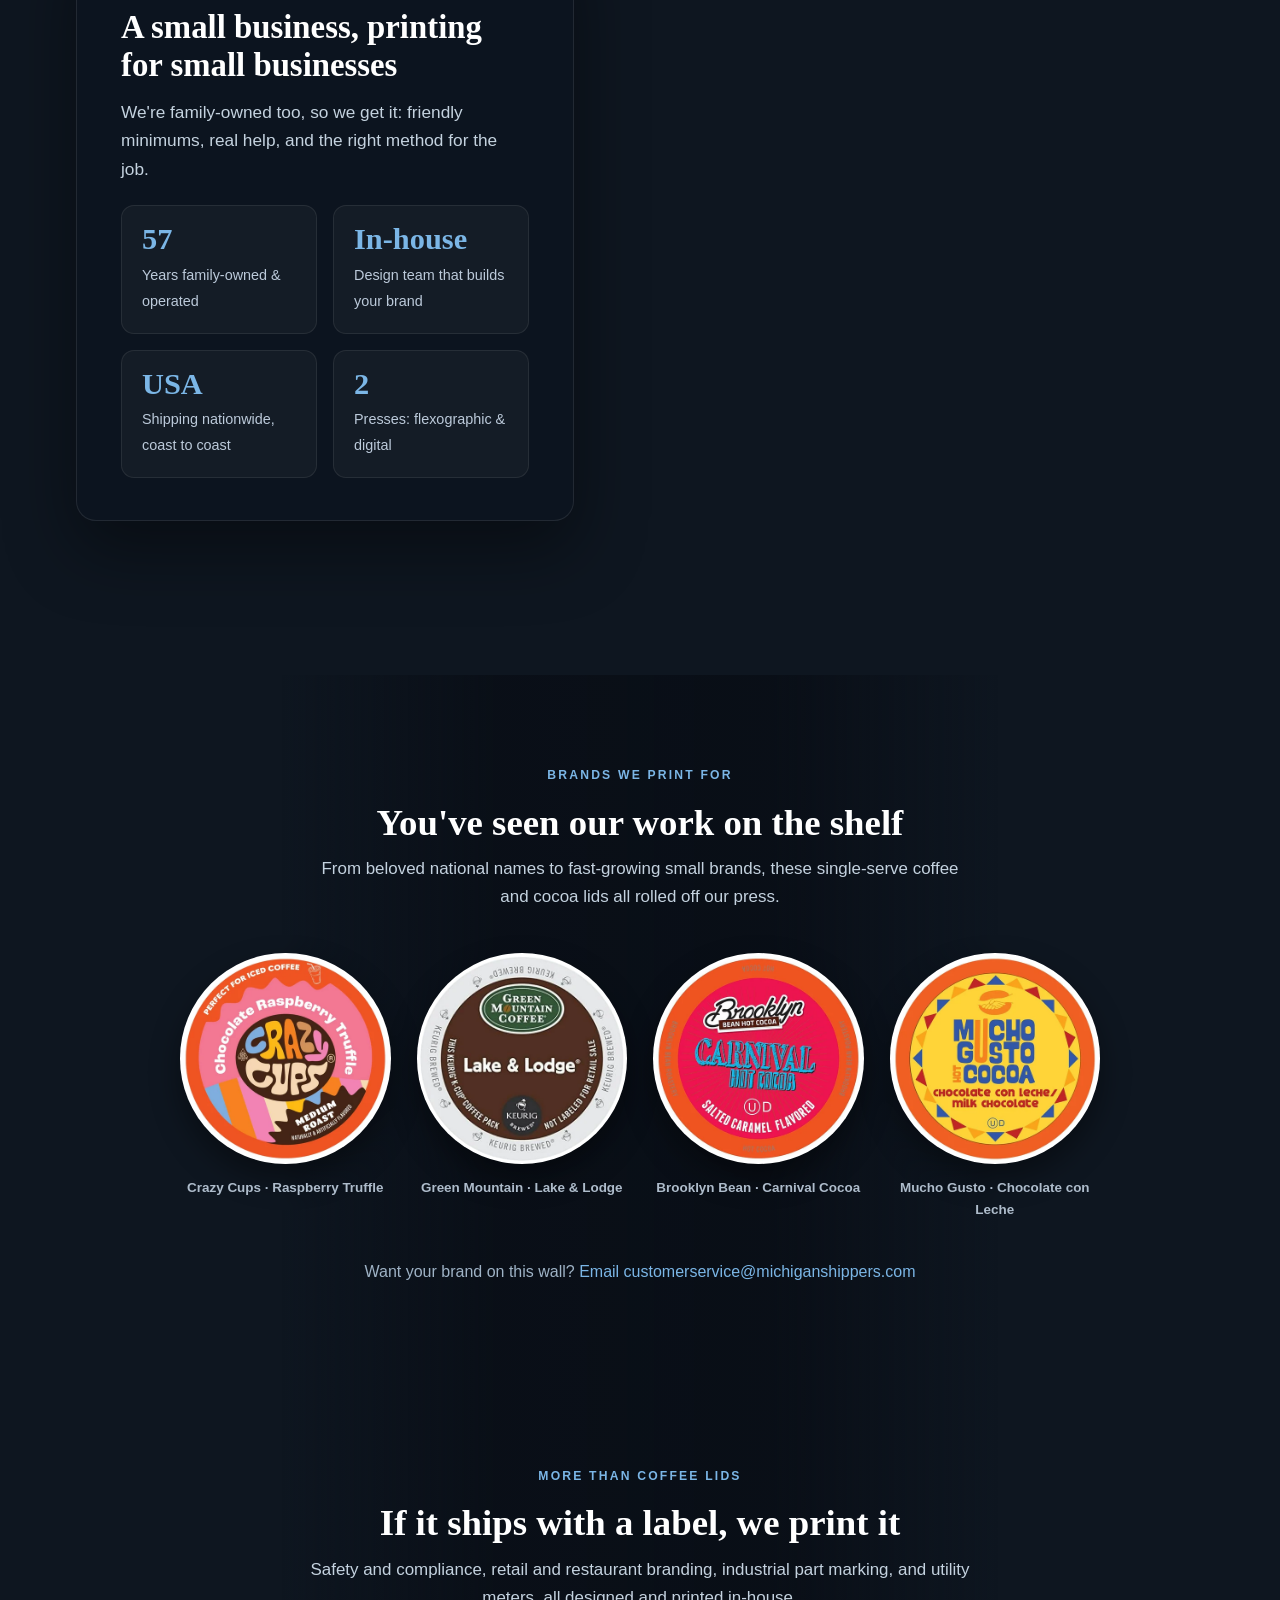
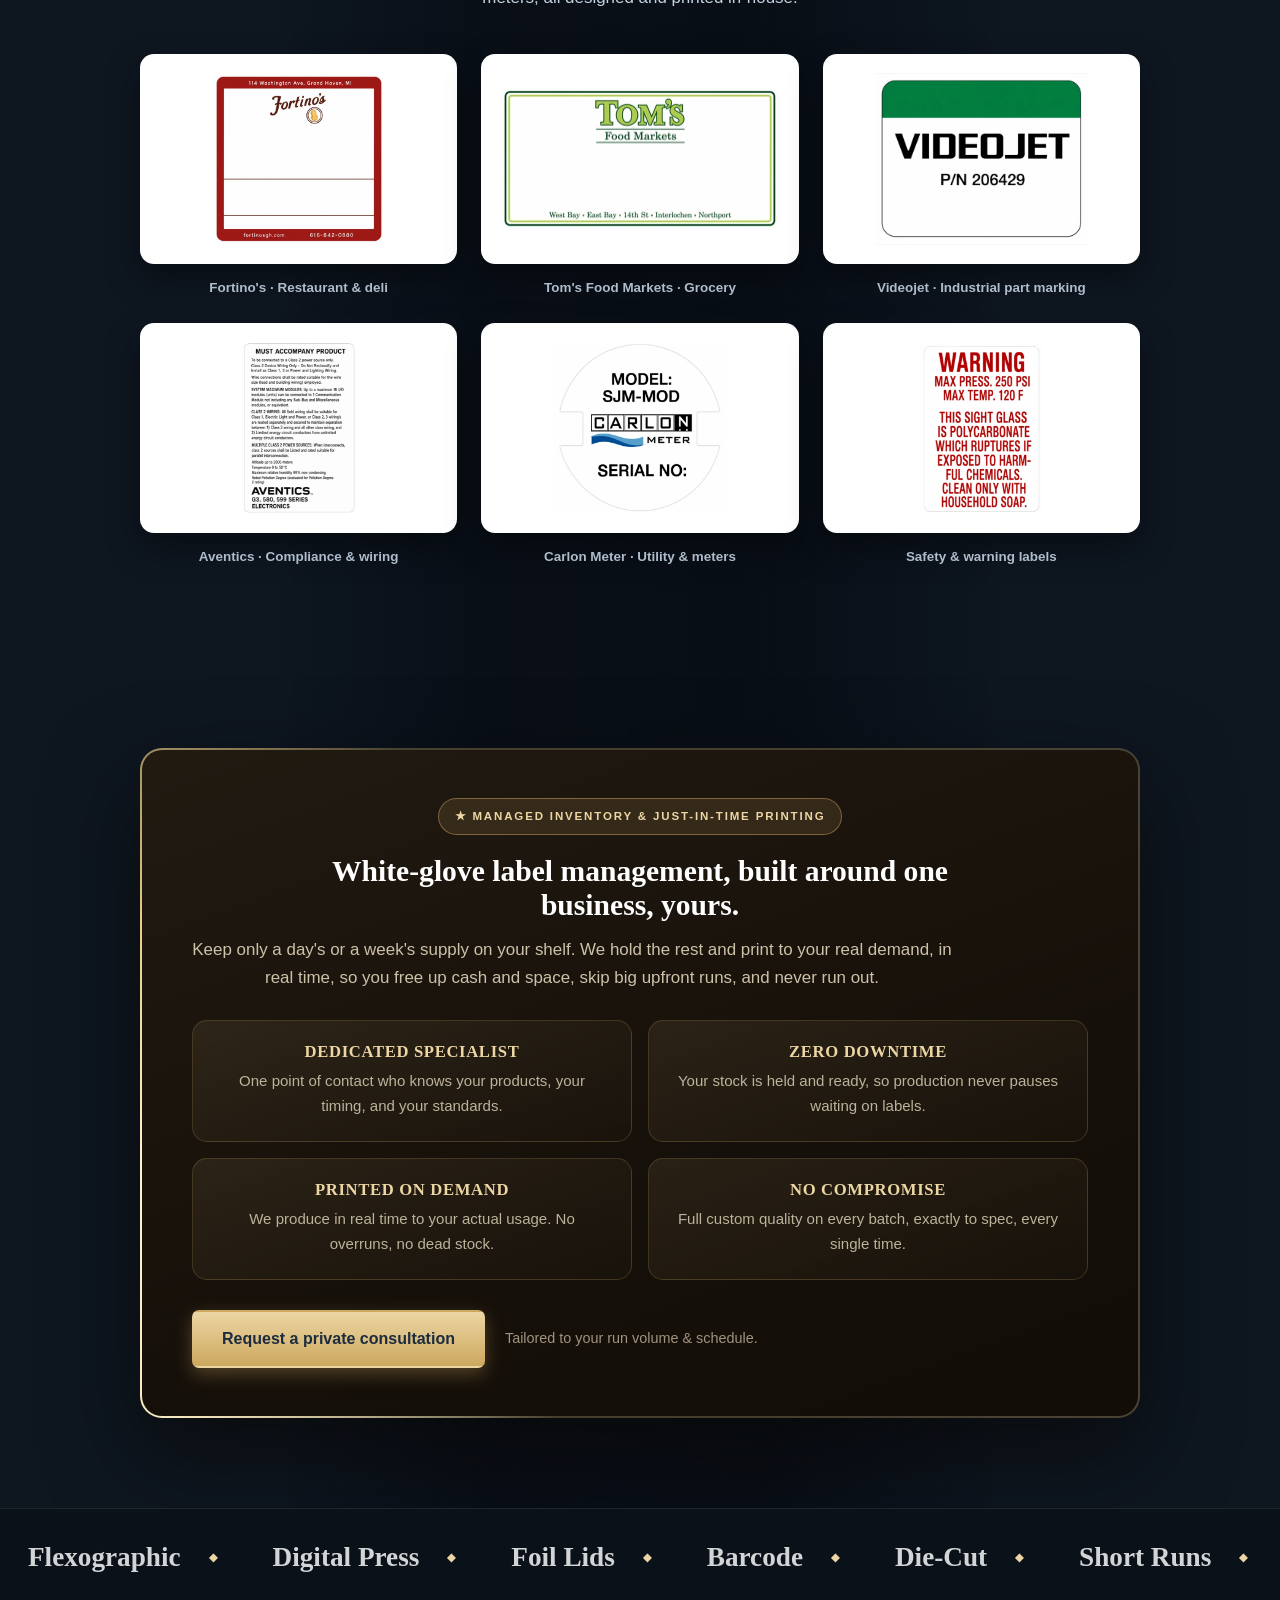
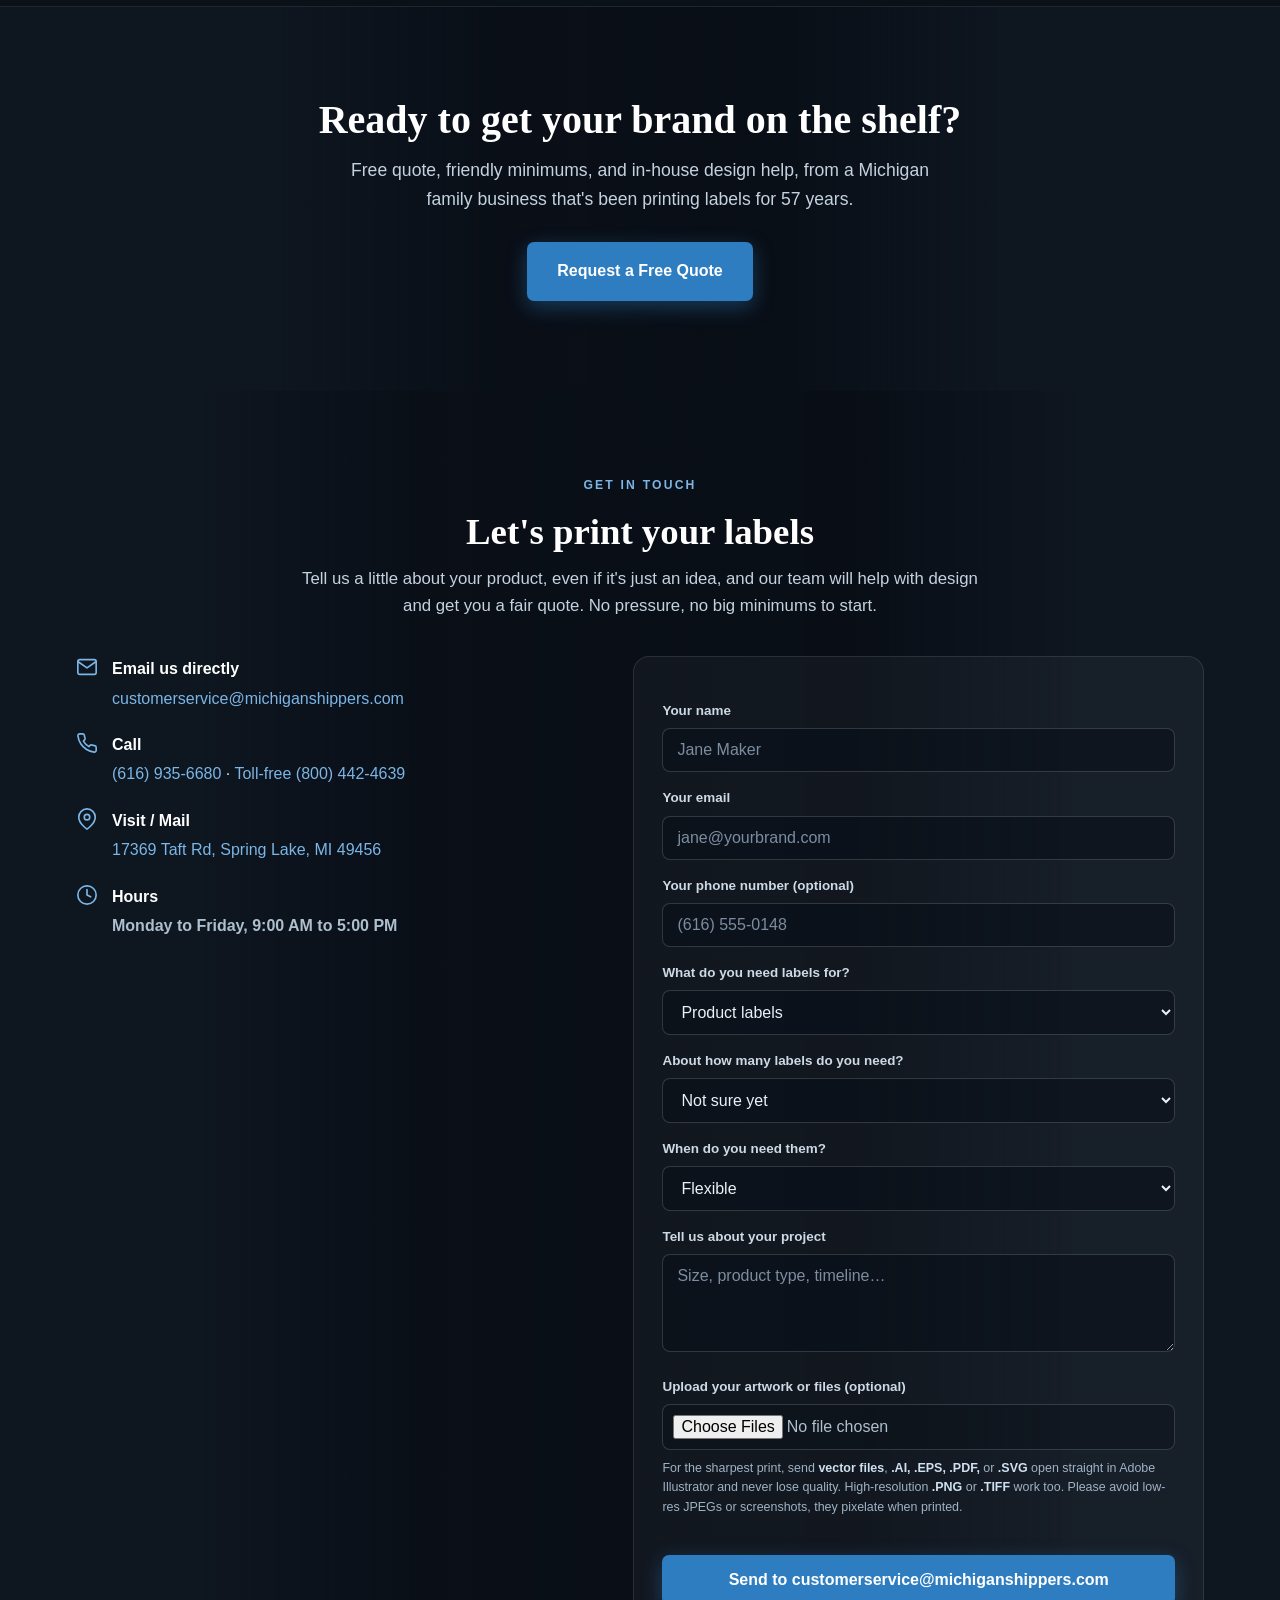
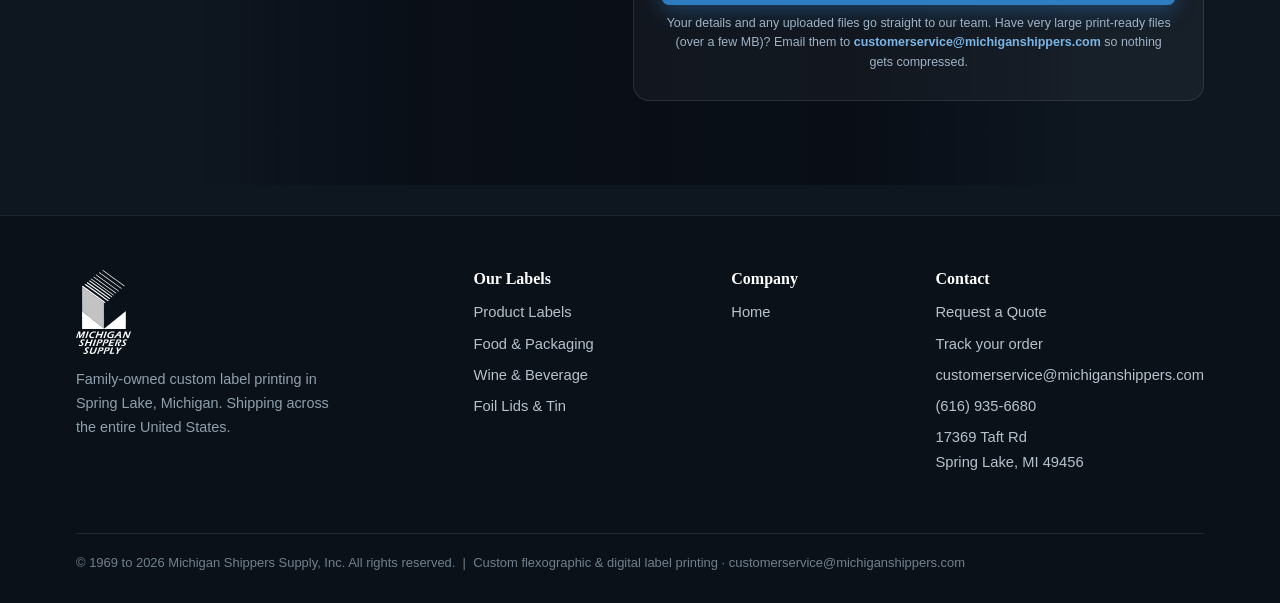
==== commit 37d8ac56: "Replace store placeholder art with real manufacturer product photos Michigan Shippers Supply is an a" ====
--- a/index.html
+++ b/index.html
@@ -5,16 +5,30 @@
 <meta name="viewport" content="width=device-width, initial-scale=1.0" />
 <title>Michigan Shippers Supply | Watch Your Brand Come Off the Press</title>
 <meta name="description" content="Family-owned custom label printing in Spring Lake, Michigan for 57 years. An in-house design team and two presses for product, food, candy, wine, beverage, barcode, shipping labels, and Keurig-compatible foil lids. Shipping nationwide. customerservice@michiganshippers.com." />
-<link rel="icon" type="image/png" href="images/logo-mark.png" />
+<meta property="og:type" content="website" />
+<meta property="og:site_name" content="Michigan Shippers Supply" />
+<meta property="og:title" content="Michigan Shippers Supply" />
+<meta property="og:description" content="Family-owned custom label printing in Spring Lake, Michigan for 57 years. Two presses, in-house design, Keurig-compatible foil lids. Shipping nationwide." />
+<meta property="og:url" content="https://michiganshippers.com/" />
+<meta property="og:image" content="https://michiganshippers.com/images/social-share.jpg" />
+<meta property="og:image:width" content="1200" />
+<meta property="og:image:height" content="628" />
+<meta name="twitter:card" content="summary_large_image" />
+<meta name="twitter:image" content="https://michiganshippers.com/images/social-share.jpg" />
+<link rel="icon" type="image/png" sizes="128x128" href="images/favicon-128.png" />
+<link rel="apple-touch-icon" href="images/favicon-128.png" />
 <script>document.documentElement.className='js';</script>
-<link rel="stylesheet" href="immersive.css" />
+<link rel="stylesheet" href="immersive.css?v=20260803" />
+<script type="speculationrules">
+{"prerender":[{"where":{"and":[{"href_matches":"/*"},{"not":{"href_matches":"/*\\?*"}}]},"eagerness":"moderate"}]}
+</script>
   <script defer src="https://site-stats-dartyforlife.vercel.app/script.js" data-website-id="b9dceac7-76d3-4a54-8c4f-c17c00554771"></script>
 </head>
 <body>
 
 <!-- ===== PRELOADER ===== -->
 <div id="pre">
-  <img src="images/logo-on-navy.png" alt="Michigan Shippers Supply" onerror="this.src='images/logo-vertical-light.png'" />
+  <img src="images/logo-on-navy.webp?v=20260803" alt="Michigan Shippers Supply" onerror="this.src='images/logo-vertical-light.png'" />
   <div class="pre-bar"><i></i></div>
   <div class="pre-msg" id="preMsg">Warming up the press&hellip;</div>
 </div>
@@ -67,7 +81,7 @@
 <header class="nav" id="nav">
   <div class="nav-inner">
     <a class="brand" href="index.html" aria-label="Michigan Shippers Supply home">
-      <img src="images/logo-horizontal-light.png" alt="Michigan Shippers Supply" onerror="this.src='images/logo-on-navy.png'" />
+      <img src="images/logo-horizontal-light.webp?v=20260803" alt="Michigan Shippers Supply" onerror="this.src='images/logo-on-navy.webp?v=20260803'" />
     </a>
     <nav class="links">
       <a class="active" href="index.html">Home</a>
@@ -162,10 +176,10 @@
         <p>From beloved national names to fast-growing small brands, these single-serve coffee and cocoa lids all rolled off our press.</p>
       </div>
       <div class="lid-grid">
-        <figure class="lid reveal"><span class="circ"><img src="images/customers/crazy-cups-raspberry.jpg" alt="Crazy Cups Chocolate Raspberry Truffle K-Cup lid printed by Michigan Shippers Supply"></span><figcaption>Crazy Cups &middot; Raspberry Truffle</figcaption></figure>
-        <figure class="lid reveal"><span class="circ"><img src="images/customers/lake-lodge.jpg" alt="Green Mountain Coffee Lake &amp; Lodge K-Cup lid printed by Michigan Shippers Supply"></span><figcaption>Green Mountain &middot; Lake &amp; Lodge</figcaption></figure>
-        <figure class="lid reveal"><span class="circ"><img src="images/customers/brooklyn-bean.jpg" alt="Brooklyn Bean Carnival hot cocoa lid printed by Michigan Shippers Supply"></span><figcaption>Brooklyn Bean &middot; Carnival Cocoa</figcaption></figure>
-        <figure class="lid reveal"><span class="circ"><img src="images/customers/mucho-gusto.jpg" alt="Mucho Gusto Chocolate con Leche hot cocoa lid printed by Michigan Shippers Supply"></span><figcaption>Mucho Gusto &middot; Chocolate con Leche</figcaption></figure>
+        <figure class="lid reveal"><span class="circ"><img src="images/customers/crazy-cups-raspberry.webp?v=20260803" alt="Crazy Cups Chocolate Raspberry Truffle K-Cup lid printed by Michigan Shippers Supply"></span><figcaption>Crazy Cups &middot; Raspberry Truffle</figcaption></figure>
+        <figure class="lid reveal"><span class="circ"><img src="images/customers/lake-lodge.webp?v=20260803" alt="Green Mountain Coffee Lake &amp; Lodge K-Cup lid printed by Michigan Shippers Supply"></span><figcaption>Green Mountain &middot; Lake &amp; Lodge</figcaption></figure>
+        <figure class="lid reveal"><span class="circ"><img src="images/customers/brooklyn-bean.webp?v=20260803" alt="Brooklyn Bean Carnival hot cocoa lid printed by Michigan Shippers Supply"></span><figcaption>Brooklyn Bean &middot; Carnival Cocoa</figcaption></figure>
+        <figure class="lid reveal"><span class="circ"><img src="images/customers/mucho-gusto.webp?v=20260803" alt="Mucho Gusto Chocolate con Leche hot cocoa lid printed by Michigan Shippers Supply"></span><figcaption>Mucho Gusto &middot; Chocolate con Leche</figcaption></figure>
       </div>
       <p class="proof-note reveal">Want your brand on this wall? <a href="mailto:customerservice@michiganshippers.com">Email customerservice@michiganshippers.com</a></p>
     </div>
@@ -180,12 +194,12 @@
         <p>Safety and compliance, retail and restaurant branding, industrial part marking, and utility meters, all designed and printed in-house.</p>
       </div>
       <div class="exgrid">
-        <figure class="exitem reveal"><span class="tile"><img src="images/labels/fortinos-red.png" alt="Fortino's restaurant and deli label printed by Michigan Shippers Supply"></span><figcaption>Fortino's &middot; Restaurant &amp; deli</figcaption></figure>
-        <figure class="exitem reveal"><span class="tile"><img src="images/labels/toms-food-markets.png" alt="Tom's Food Markets grocery label printed by Michigan Shippers Supply"></span><figcaption>Tom's Food Markets &middot; Grocery</figcaption></figure>
-        <figure class="exitem reveal"><span class="tile"><img src="images/labels/videojet.png" alt="Videojet part number label printed by Michigan Shippers Supply"></span><figcaption>Videojet &middot; Industrial part marking</figcaption></figure>
-        <figure class="exitem reveal"><span class="tile"><img src="images/labels/aventics.png" alt="Aventics compliance and wiring label printed by Michigan Shippers Supply"></span><figcaption>Aventics &middot; Compliance &amp; wiring</figcaption></figure>
-        <figure class="exitem reveal"><span class="tile"><img src="images/labels/carlon-meter.png" alt="Carlon Meter label printed by Michigan Shippers Supply"></span><figcaption>Carlon Meter &middot; Utility &amp; meters</figcaption></figure>
-        <figure class="exitem reveal"><span class="tile"><img src="images/labels/warning-sight-glass.png" alt="Warning sight glass safety label printed by Michigan Shippers Supply"></span><figcaption>Safety &amp; warning labels</figcaption></figure>
+        <figure class="exitem reveal"><span class="tile"><img src="images/labels/fortinos-red.webp?v=20260803" alt="Fortino's restaurant and deli label printed by Michigan Shippers Supply"></span><figcaption>Fortino's &middot; Restaurant &amp; deli</figcaption></figure>
+        <figure class="exitem reveal"><span class="tile"><img src="images/labels/toms-food-markets.webp?v=20260803" alt="Tom's Food Markets grocery label printed by Michigan Shippers Supply"></span><figcaption>Tom's Food Markets &middot; Grocery</figcaption></figure>
+        <figure class="exitem reveal"><span class="tile"><img src="images/labels/videojet.webp?v=20260803" alt="Videojet part number label printed by Michigan Shippers Supply"></span><figcaption>Videojet &middot; Industrial part marking</figcaption></figure>
+        <figure class="exitem reveal"><span class="tile"><img src="images/labels/aventics.webp?v=20260803" alt="Aventics compliance and wiring label printed by Michigan Shippers Supply"></span><figcaption>Aventics &middot; Compliance &amp; wiring</figcaption></figure>
+        <figure class="exitem reveal"><span class="tile"><img src="images/labels/carlon-meter.webp?v=20260803" alt="Carlon Meter label printed by Michigan Shippers Supply"></span><figcaption>Carlon Meter &middot; Utility &amp; meters</figcaption></figure>
+        <figure class="exitem reveal"><span class="tile"><img src="images/labels/warning-sight-glass.webp?v=20260803" alt="Warning sight glass safety label printed by Michigan Shippers Supply"></span><figcaption>Safety &amp; warning labels</figcaption></figure>
       </div>
     </div>
   </section>
@@ -339,7 +353,7 @@
   </div>
 </footer>
 
-<script src="immersive.js"></script>
-<script src="chat.js"></script>
+<script defer src="immersive.js?v=20260803"></script>
+<script defer src="chat.js?v=20260803"></script>
 </body>
 </html>
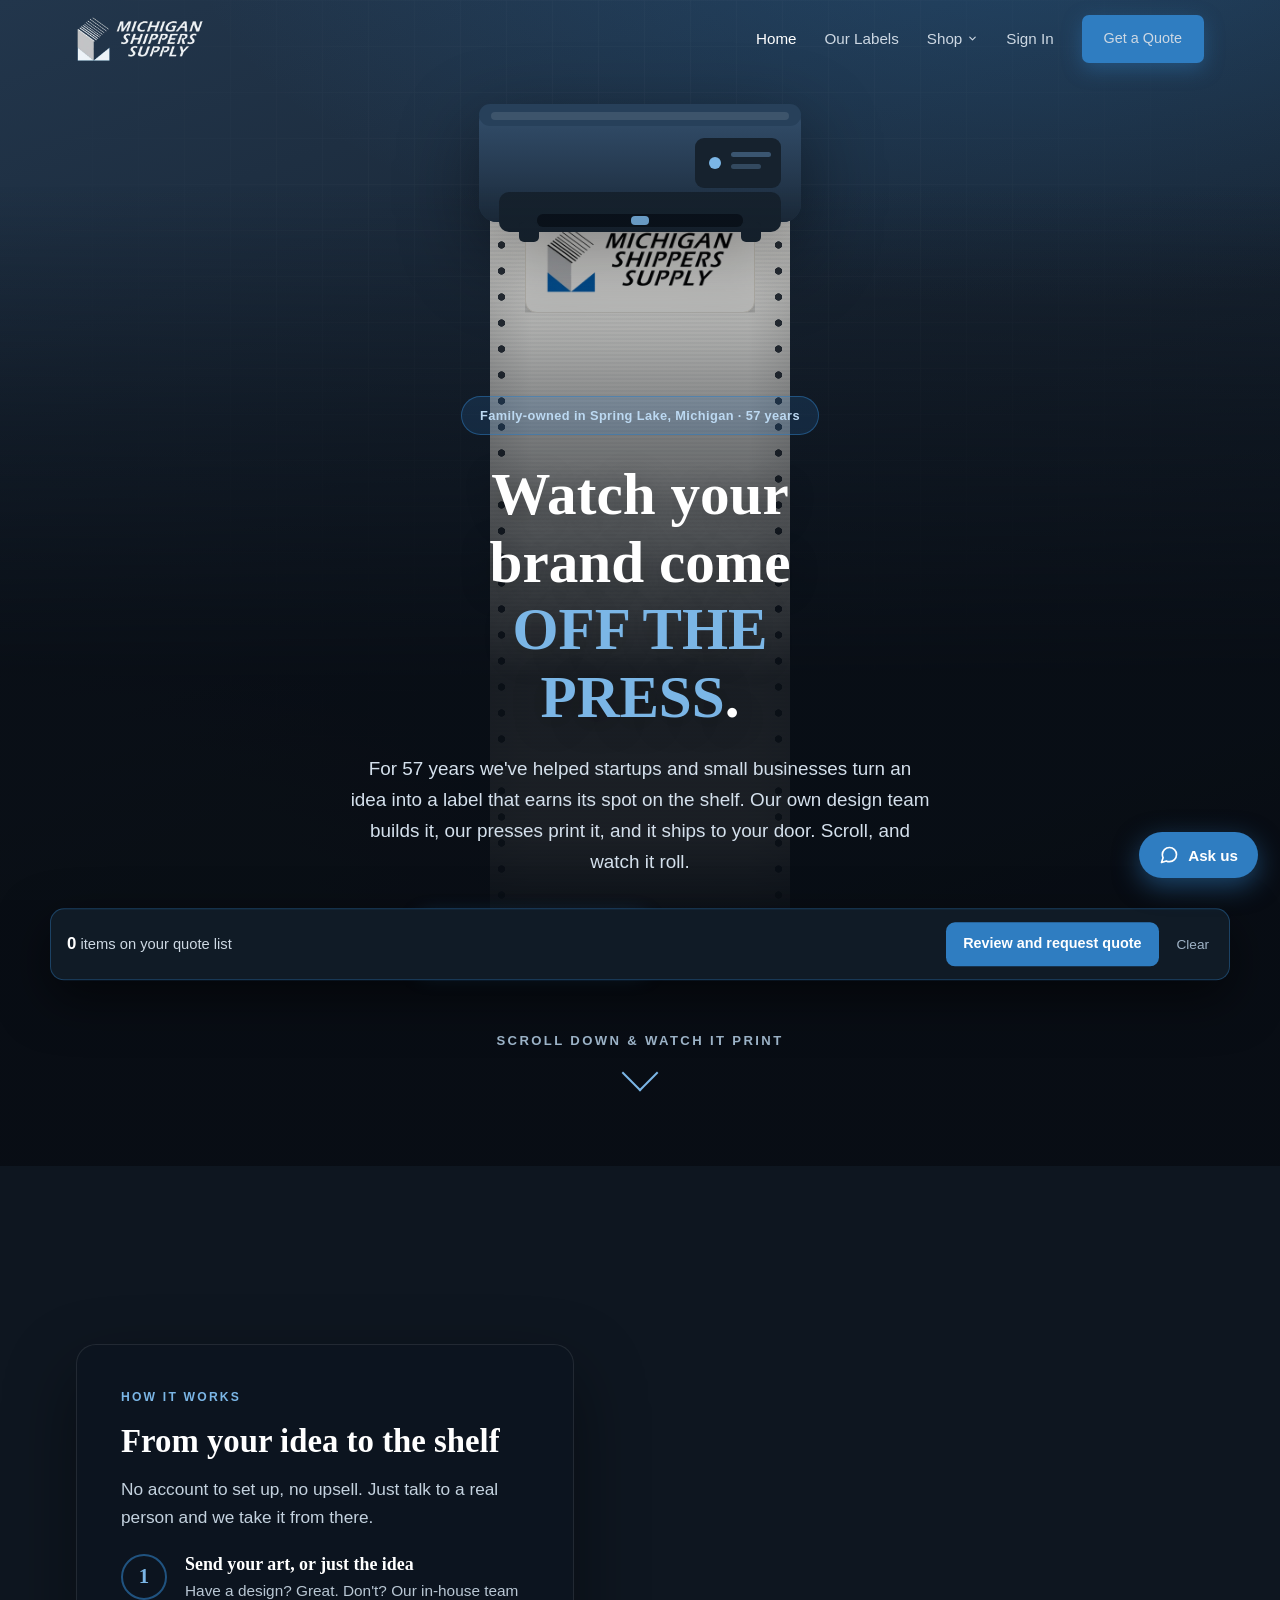
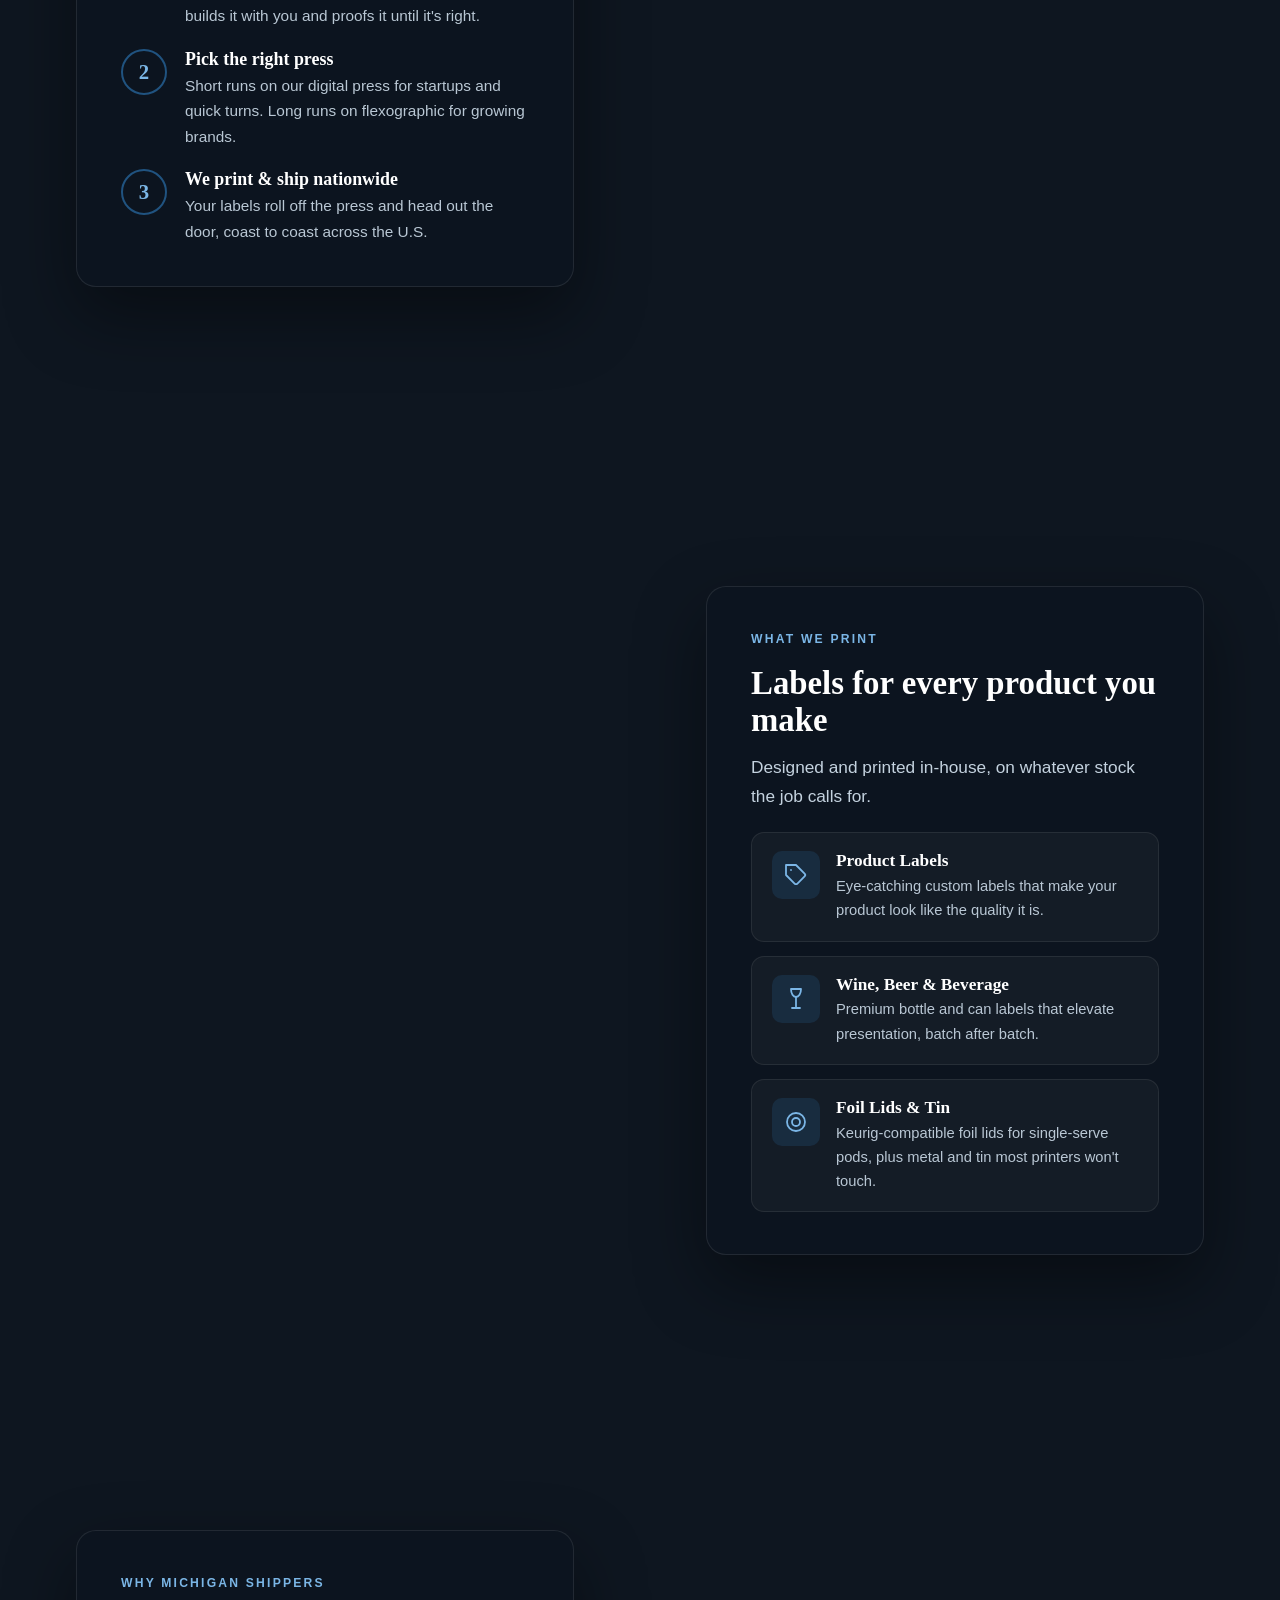
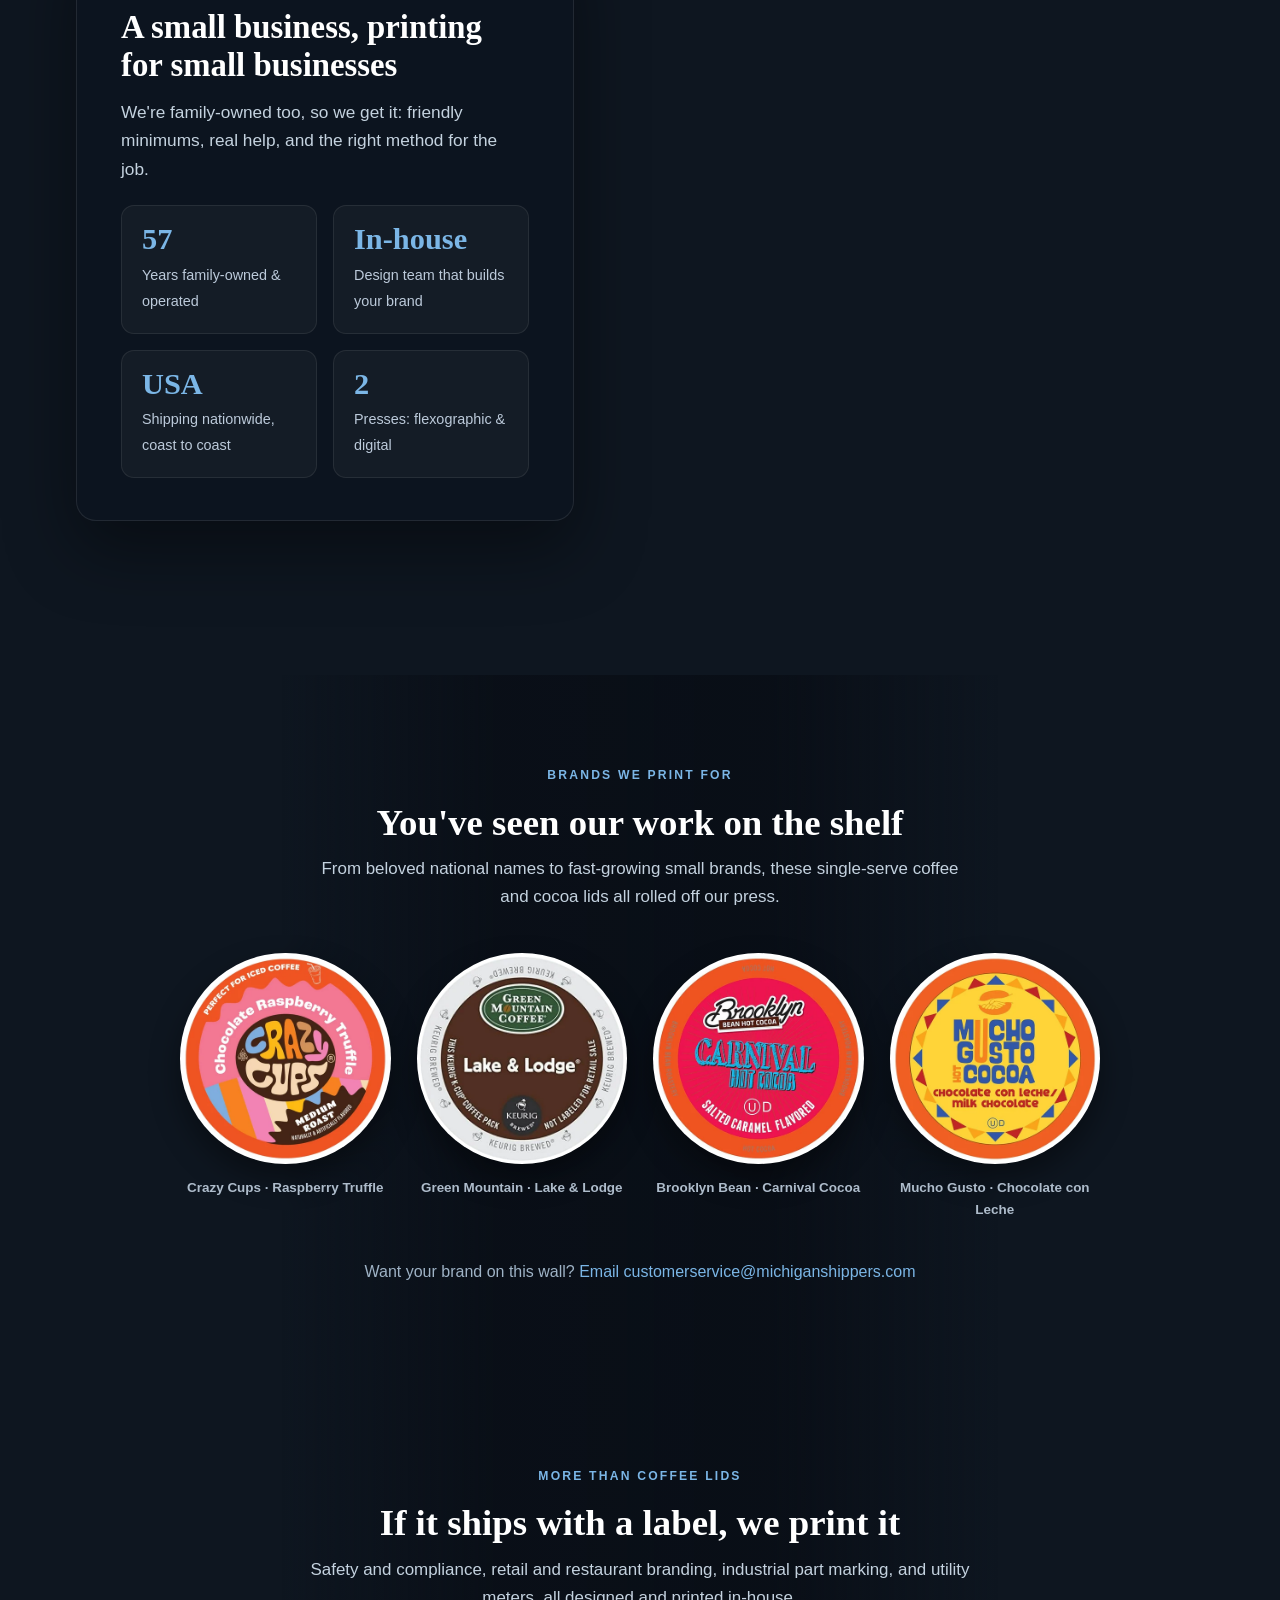
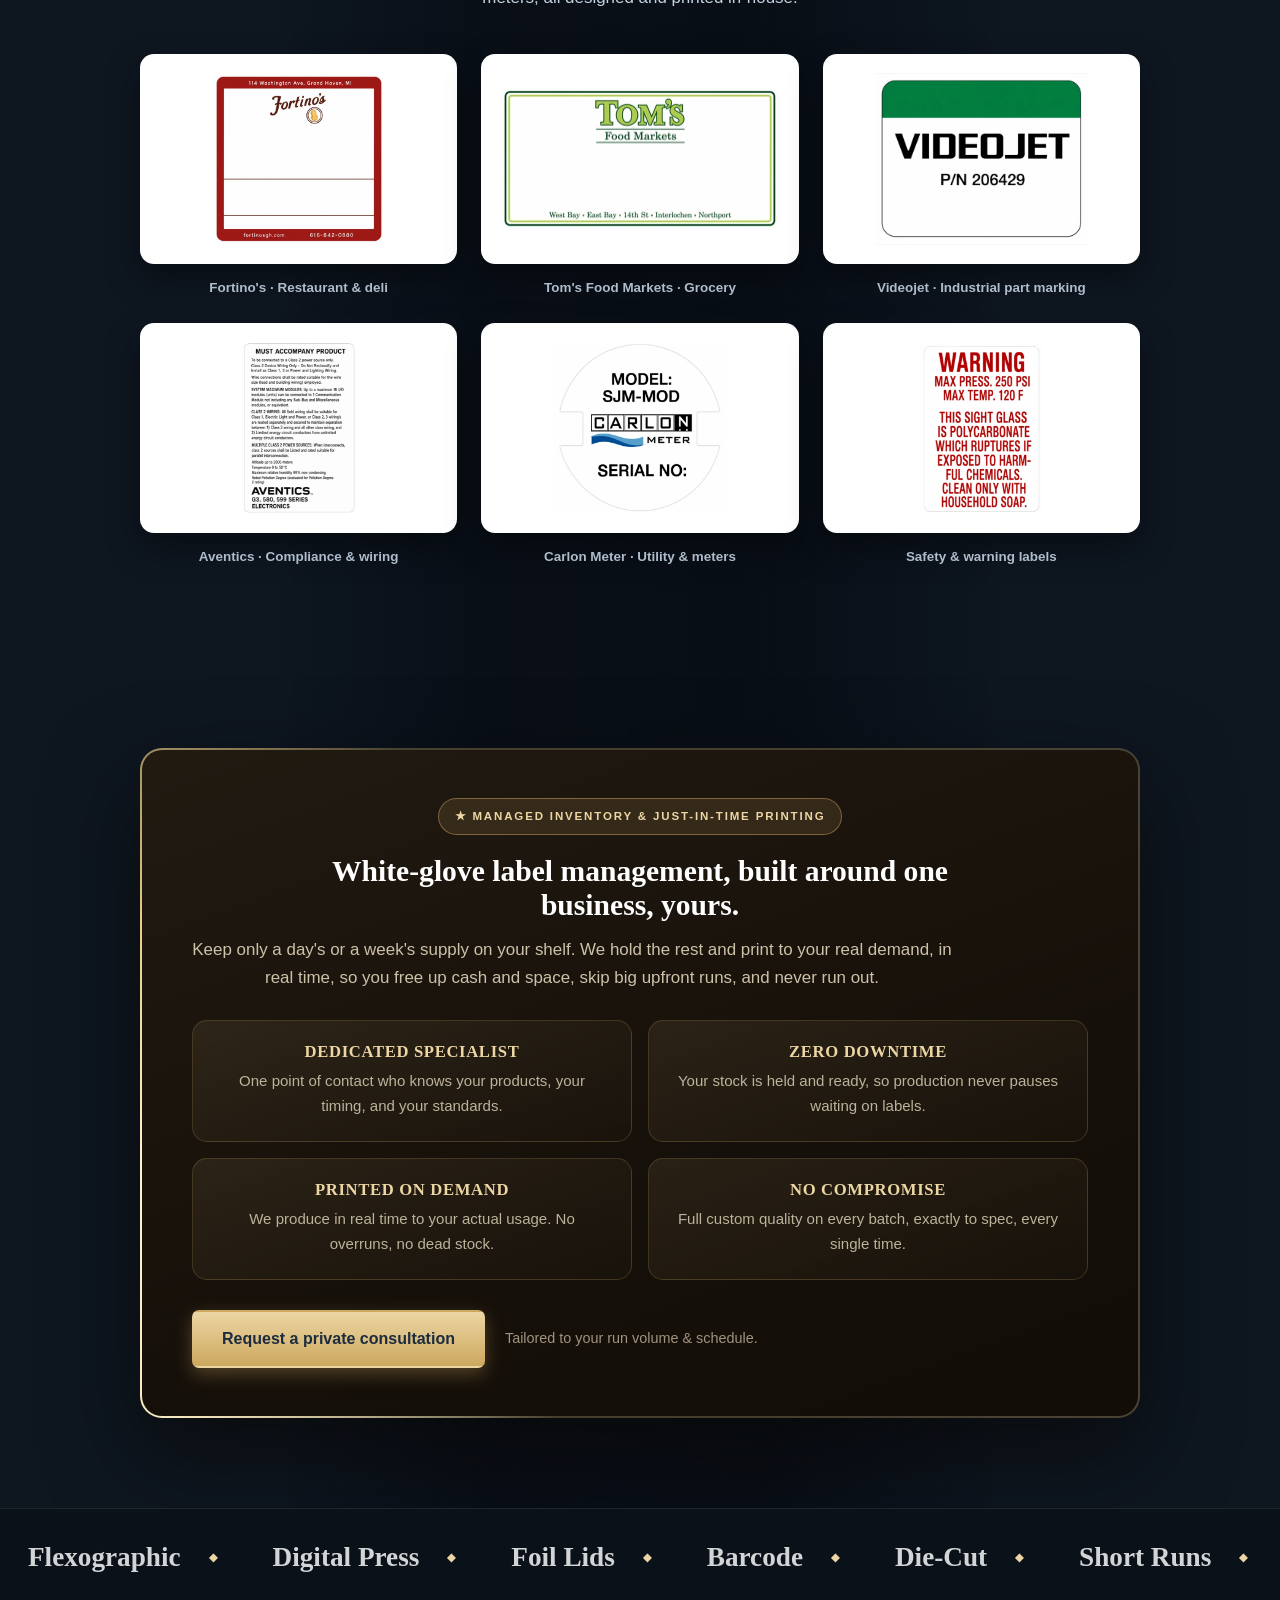
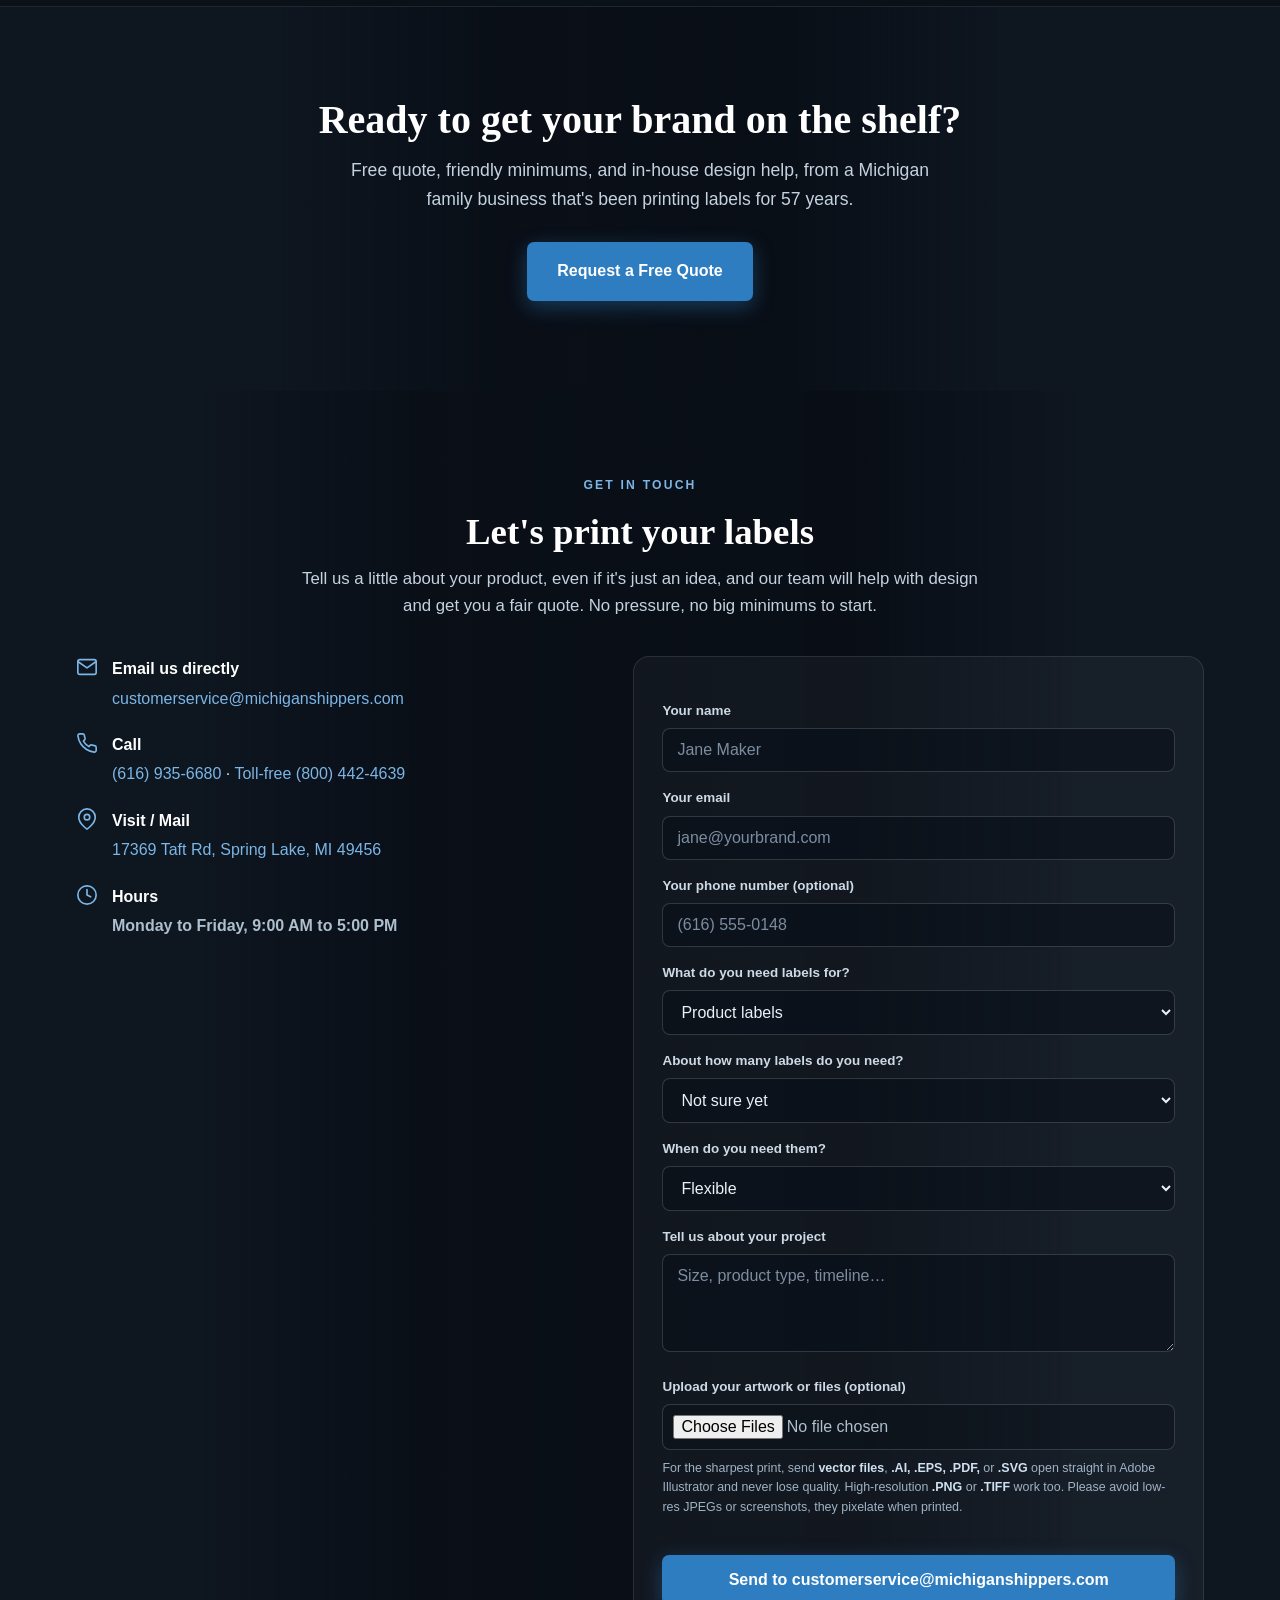
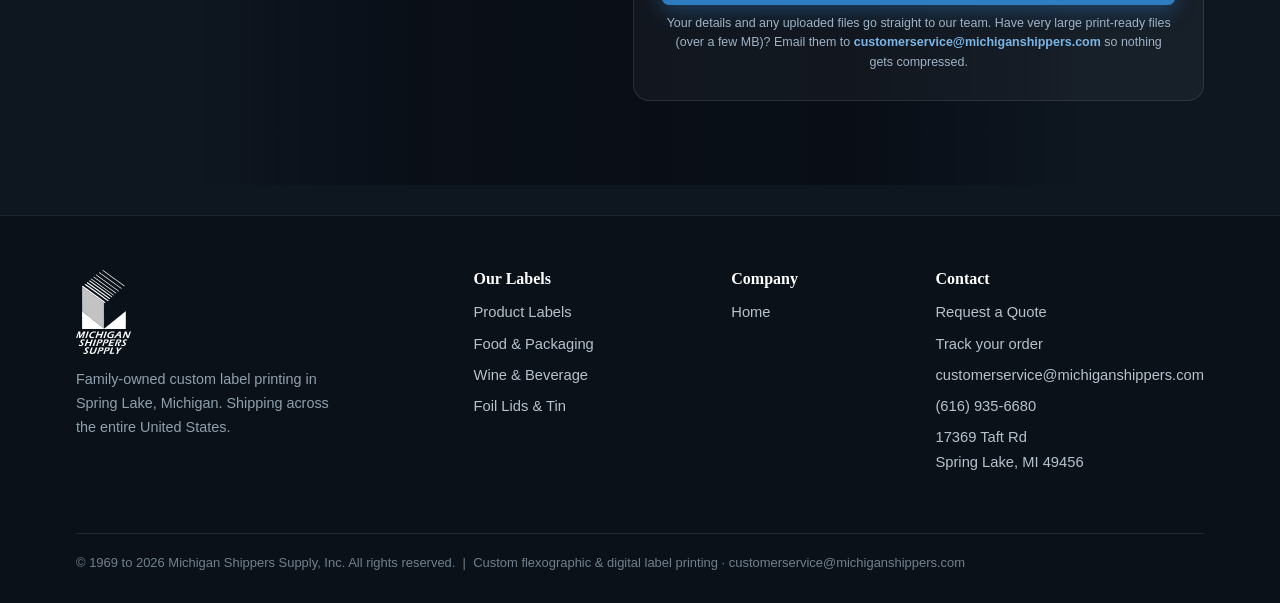
==== commit 04a12ed2: "Add a browsable label catalog, Uline-style, with a multi-line quote list The owner asked for Uline's" ====
--- a/index.html
+++ b/index.html
@@ -19,10 +19,11 @@
 <link rel="apple-touch-icon" href="images/favicon-128.png" />
 <script>document.documentElement.className='js';</script>
 <link rel="stylesheet" href="immersive.css?v=20260803" />
+<link rel="stylesheet" href="labels-browse.css?v=20260803" />
 <script type="speculationrules">
 {"prerender":[{"where":{"and":[{"href_matches":"/*"},{"not":{"href_matches":"/*\\?*"}}]},"eagerness":"moderate"}]}
 </script>
-  <script defer src="https://site-stats-dartyforlife.vercel.app/script.js" data-website-id="b9dceac7-76d3-4a54-8c4f-c17c00554771"></script>
+  <script defer src="https://site-stats-dartyforlife.vercel.app/script.js" data-website-id="b9dceac7-76d3-4a54-8c4f-c17c00554771" data-domains="michiganshippers.com,www.michiganshippers.com"></script>
 </head>
 <body>
 
@@ -354,6 +355,7 @@
 </footer>
 
 <script defer src="immersive.js?v=20260803"></script>
+<script defer src="quote-list.js?v=20260803"></script>
 <script defer src="chat.js?v=20260803"></script>
 </body>
 </html>
--- a/labels-browse.css
+++ b/labels-browse.css
@@ -0,0 +1,134 @@
+/* ============================================================
+   LABEL BROWSE — category index tiles, the spec chart, quote tray
+   Loads AFTER immersive.css and reuses its tokens and dark world.
+   Used by: labels.html, labels/<category>.html, index.html (tray)
+   ============================================================ */
+
+/* ---------- category tiles on labels.html become real links ---------- */
+a.tile{text-decoration:none;color:inherit;display:block;position:relative;}
+a.tile:hover{border-color:rgba(47,125,193,.45);transform:translateY(-3px);}
+a.tile .tile-go{display:inline-flex;align-items:center;gap:7px;margin-top:12px;color:var(--blue-light);
+  font-weight:700;font-size:.85rem;letter-spacing:.01em;}
+a.tile .tile-go svg{width:15px;height:15px;transition:transform .16s ease;}
+a.tile:hover .tile-go svg{transform:translateX(3px);}
+a.tile .tile-count{position:absolute;top:16px;right:18px;font-size:.68rem;font-weight:800;letter-spacing:.09em;
+  text-transform:uppercase;color:#9fb3c6;}
+
+/* ---------- category page hero ---------- */
+.lt-hero{position:relative;z-index:10;max-width:var(--max);margin:0 auto;padding:18px 26px 0;
+  display:grid;grid-template-columns:minmax(0,1fr) minmax(0,1fr);gap:32px;align-items:center;}
+.lt-hero .lt-shot{border-radius:20px;overflow:hidden;aspect-ratio:25/16;background:linear-gradient(150deg,#22364c,#16222e);}
+.lt-hero .lt-shot img{width:100%;height:100%;object-fit:cover;display:block;}
+.lt-hero h1{font-size:clamp(1.9rem,4vw,2.9rem);margin:0 0 12px;}
+.lt-hero .lt-lead{color:#bcd9f2;font-size:1.02rem;line-height:1.6;margin:0 0 16px;}
+.lt-caps{display:flex;flex-wrap:wrap;gap:9px;margin:0;padding:0;list-style:none;}
+.lt-caps li{display:inline-flex;align-items:center;gap:8px;font-size:.79rem;font-weight:700;letter-spacing:.03em;
+  color:#bcd9f2;background:rgba(47,125,193,.12);border:1px solid rgba(47,125,193,.32);border-radius:30px;padding:7px 14px;}
+.lt-caps li svg{width:14px;height:14px;flex:none;}
+
+/* ---------- breadcrumb ---------- */
+.crumbs{position:relative;z-index:10;max-width:var(--max);margin:0 auto;
+  /* clear the fixed nav, otherwise the breadcrumb prints straight through the logo */
+  padding:104px 26px 0;font-size:.83rem;color:#8ea4b8;}
+@media (max-width:860px){ .crumbs{padding-top:88px;} }
+.crumbs a{color:#bcd9f2;text-decoration:none;}
+.crumbs a:hover{color:#fff;text-decoration:underline;}
+.crumbs span{color:#6d829a;padding:0 7px;}
+
+/* ---------- the honesty banner above every chart ---------- */
+.lt-note{position:relative;z-index:10;max-width:var(--max);margin:26px auto 0;padding:0 26px;}
+.lt-note div{border:1px solid rgba(47,125,193,.3);background:rgba(47,125,193,.09);border-radius:14px;
+  padding:15px 18px;color:#cdd8e3;font-size:.92rem;line-height:1.6;}
+.lt-note b{color:#fff;}
+
+/* ---------- the spec chart ---------- */
+.lt-chart{position:relative;z-index:10;max-width:var(--max);margin:26px auto 0;padding:0 26px;}
+.lt-chart h2{font-size:1.3rem;margin:0 0 4px;}
+.lt-chart .lt-sub{color:#9fb3c6;font-size:.9rem;margin:0 0 16px;}
+.lt-table{width:100%;border-collapse:separate;border-spacing:0;background:rgba(255,255,255,.04);
+  border:1px solid rgba(255,255,255,.09);border-radius:15px;overflow:hidden;}
+.lt-table thead th{text-align:left;font-family:var(--sans);font-size:.68rem;font-weight:800;letter-spacing:.1em;
+  text-transform:uppercase;color:#9fb3c6;background:rgba(255,255,255,.04);padding:12px 14px;
+  border-bottom:1px solid rgba(255,255,255,.1);white-space:nowrap;}
+.lt-table td{padding:13px 14px;border-bottom:1px solid rgba(255,255,255,.06);color:#cdd8e3;font-size:.9rem;vertical-align:middle;}
+.lt-table tbody tr:last-child td{border-bottom:0;}
+.lt-table tbody tr:hover{background:rgba(47,125,193,.07);}
+.lt-table .c-name{color:#fff;font-family:var(--serif);font-weight:700;font-size:.98rem;line-height:1.25;}
+.lt-table .c-size{color:#fff;font-weight:700;white-space:nowrap;}
+.lt-table .c-act{text-align:right;white-space:nowrap;}
+
+/* the flag that keeps us honest about what is a real site claim */
+.lt-flag{display:inline-block;margin-left:8px;font-size:.6rem;font-weight:800;letter-spacing:.08em;
+  text-transform:uppercase;padding:3px 7px;border-radius:20px;vertical-align:middle;}
+.lt-flag.g{color:#bcd9f2;background:rgba(47,125,193,.16);border:1px solid rgba(47,125,193,.34);}
+.lt-flag.s{color:#9fb3c6;background:rgba(255,255,255,.05);border:1px solid rgba(255,255,255,.13);}
+.lt-min{display:inline-block;margin-left:8px;font-size:.6rem;font-weight:800;letter-spacing:.06em;
+  text-transform:uppercase;color:#3a2a12;background:var(--gold);border-radius:20px;padding:3px 8px;vertical-align:middle;}
+
+/* add-to-quote button */
+.qadd{background:var(--blue);color:#fff;border:0;border-radius:8px;padding:9px 14px;font-weight:700;
+  font-size:.83rem;cursor:pointer;font-family:var(--sans);white-space:nowrap;
+  transition:background .15s ease,transform .15s ease;}
+.qadd:hover{background:var(--blue-dark);transform:translateY(-1px);}
+.qadd.added{background:#2e8b57;}
+
+/* ---------- anything-else footer on a category page ---------- */
+.lt-any{position:relative;z-index:10;max-width:var(--max);margin:30px auto 0;padding:0 26px;}
+.lt-any div{border:1px dashed rgba(173,201,228,.34);border-radius:15px;padding:22px 24px;text-align:center;color:#cdd8e3;}
+.lt-any h3{margin:0 0 6px;font-size:1.15rem;}
+.lt-any p{margin:0 0 14px;font-size:.94rem;color:#9fb3c6;line-height:1.6;}
+
+/* ---------- sticky quote tray ---------- */
+.qtray{position:fixed;left:0;right:0;bottom:0;z-index:90;transform:translateY(110%);
+  transition:transform .28s cubic-bezier(.3,.7,.3,1);pointer-events:none;}
+.qtray.show{transform:none;pointer-events:auto;}
+.qtray-in{max-width:var(--max);margin:0 auto 14px;background:#101b26;border:1px solid rgba(47,125,193,.4);
+  border-radius:14px;box-shadow:0 18px 50px rgba(0,0,0,.55);padding:13px 16px;
+  display:flex;align-items:center;gap:14px;}
+.qtray-n{color:#cdd8e3;font-size:.92rem;flex:1;min-width:0;}
+.qtray-n b{color:#fff;font-size:1.05rem;}
+.qtray-go{background:var(--blue);color:#fff;text-decoration:none;border-radius:9px;padding:10px 17px;
+  font-weight:700;font-size:.9rem;white-space:nowrap;}
+.qtray-go:hover{background:var(--blue-dark);}
+.qtray-clear{background:none;border:0;color:#9fb3c6;font-size:.85rem;cursor:pointer;padding:6px 4px;font-family:var(--sans);}
+.qtray-clear:hover{color:#fff;text-decoration:underline;}
+
+/* the note we drop under the message box on the contact form */
+.qprefill{margin:8px 0 0;font-size:.84rem;color:var(--ink-soft);line-height:1.5;}
+
+/* ---------- mobile: the chart becomes stacked cards ---------- */
+@media (max-width:860px){
+  .lt-hero{grid-template-columns:1fr;gap:20px;padding-top:18px;}
+  .lt-table thead{display:none;}
+  .lt-table,.lt-table tbody,.lt-table tr,.lt-table td{display:block;width:100%;}
+  .lt-table{background:none;border:0;border-radius:0;}
+  .lt-table tr{background:rgba(255,255,255,.045);border:1px solid rgba(255,255,255,.09);
+    border-radius:14px;margin-bottom:12px;padding:14px 15px;}
+  .lt-table td{border:0;padding:3px 0;font-size:.88rem;}
+  .lt-table td::before{content:attr(data-l) ": ";color:#8ea4b8;font-weight:700;font-size:.76rem;
+    letter-spacing:.05em;text-transform:uppercase;}
+  .lt-table .c-name::before,.lt-table .c-act::before{content:none;}
+  .lt-table .c-name{font-size:1.04rem;margin-bottom:6px;}
+  .lt-table .c-act{text-align:left;margin-top:11px;}
+  .qadd{width:100%;padding:14px;font-size:.92rem;min-height:46px;}  /* 44px+ tap target */
+  /* Stack the tray on phones. Letting the count keep flex:1 squeezed it into a
+     one-word-per-line column. It gets its own full row, buttons share the next. */
+  .qtray-in{margin:0 10px 10px;flex-wrap:wrap;gap:10px;padding:12px 13px;}
+  .qtray-n{flex:0 0 100%;font-size:.88rem;}
+  .qtray-go{flex:1;text-align:center;min-height:46px;display:flex;align-items:center;justify-content:center;}
+  .qtray-clear{flex:0 0 auto;min-height:46px;}
+  /* keep clear of the floating Ask us chat bubble */
+  .qtray{padding-bottom:64px;}
+}
+
+/* the one-line "what people use this for" under each row name */
+.lt-table .c-use{font-family:var(--sans);font-weight:400;color:#9fb3c6;font-size:.83rem;
+  line-height:1.5;margin-top:5px;max-width:46ch;}
+@media (max-width:860px){ .lt-table .c-use{max-width:none;} }
+
+/* photo thumbnail on the category index tiles, Uline's tile grid idea in our world */
+a.tile .tile-shot{border-radius:14px;overflow:hidden;aspect-ratio:25/16;margin:-4px 0 14px;
+  background:linear-gradient(150deg,#22364c,#16222e);}
+a.tile .tile-shot img{width:100%;height:100%;object-fit:cover;display:block;
+  transition:transform .35s cubic-bezier(.2,.7,.3,1);}
+a.tile:hover .tile-shot img{transform:scale(1.04);}
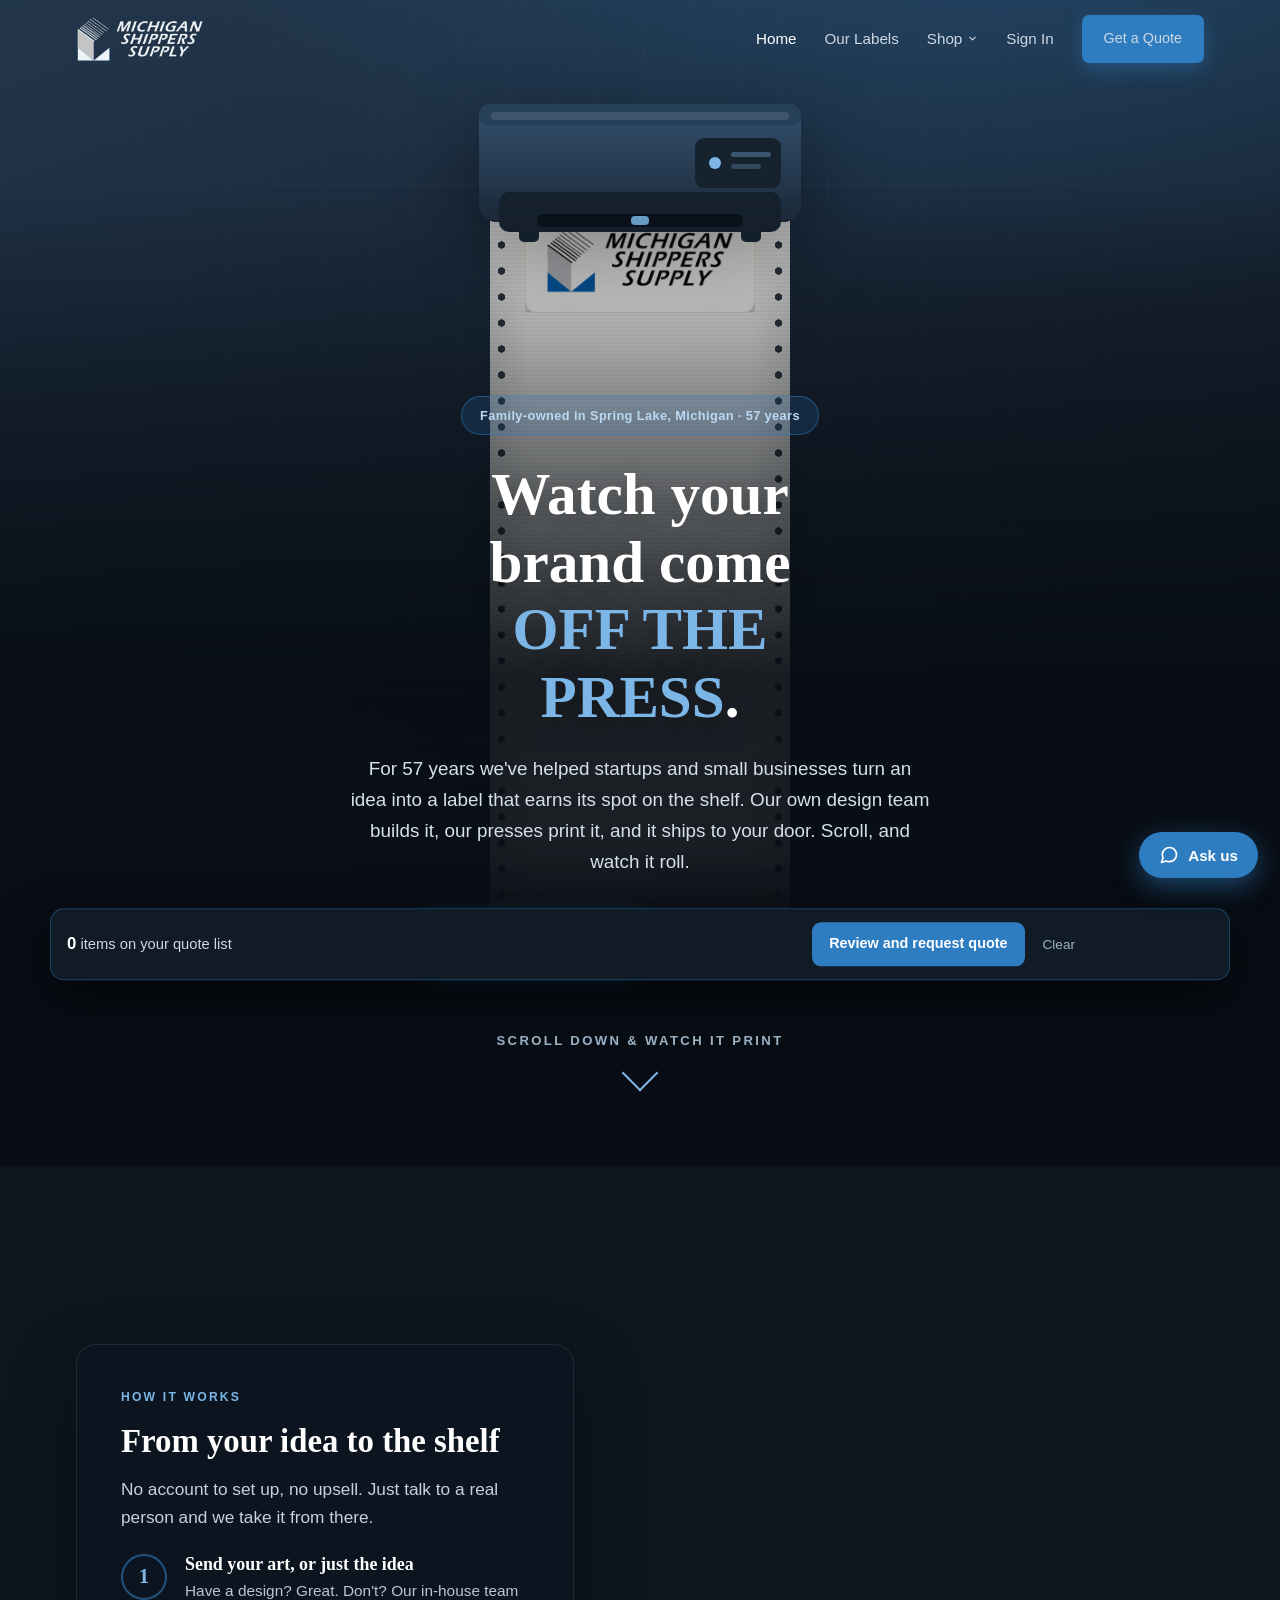
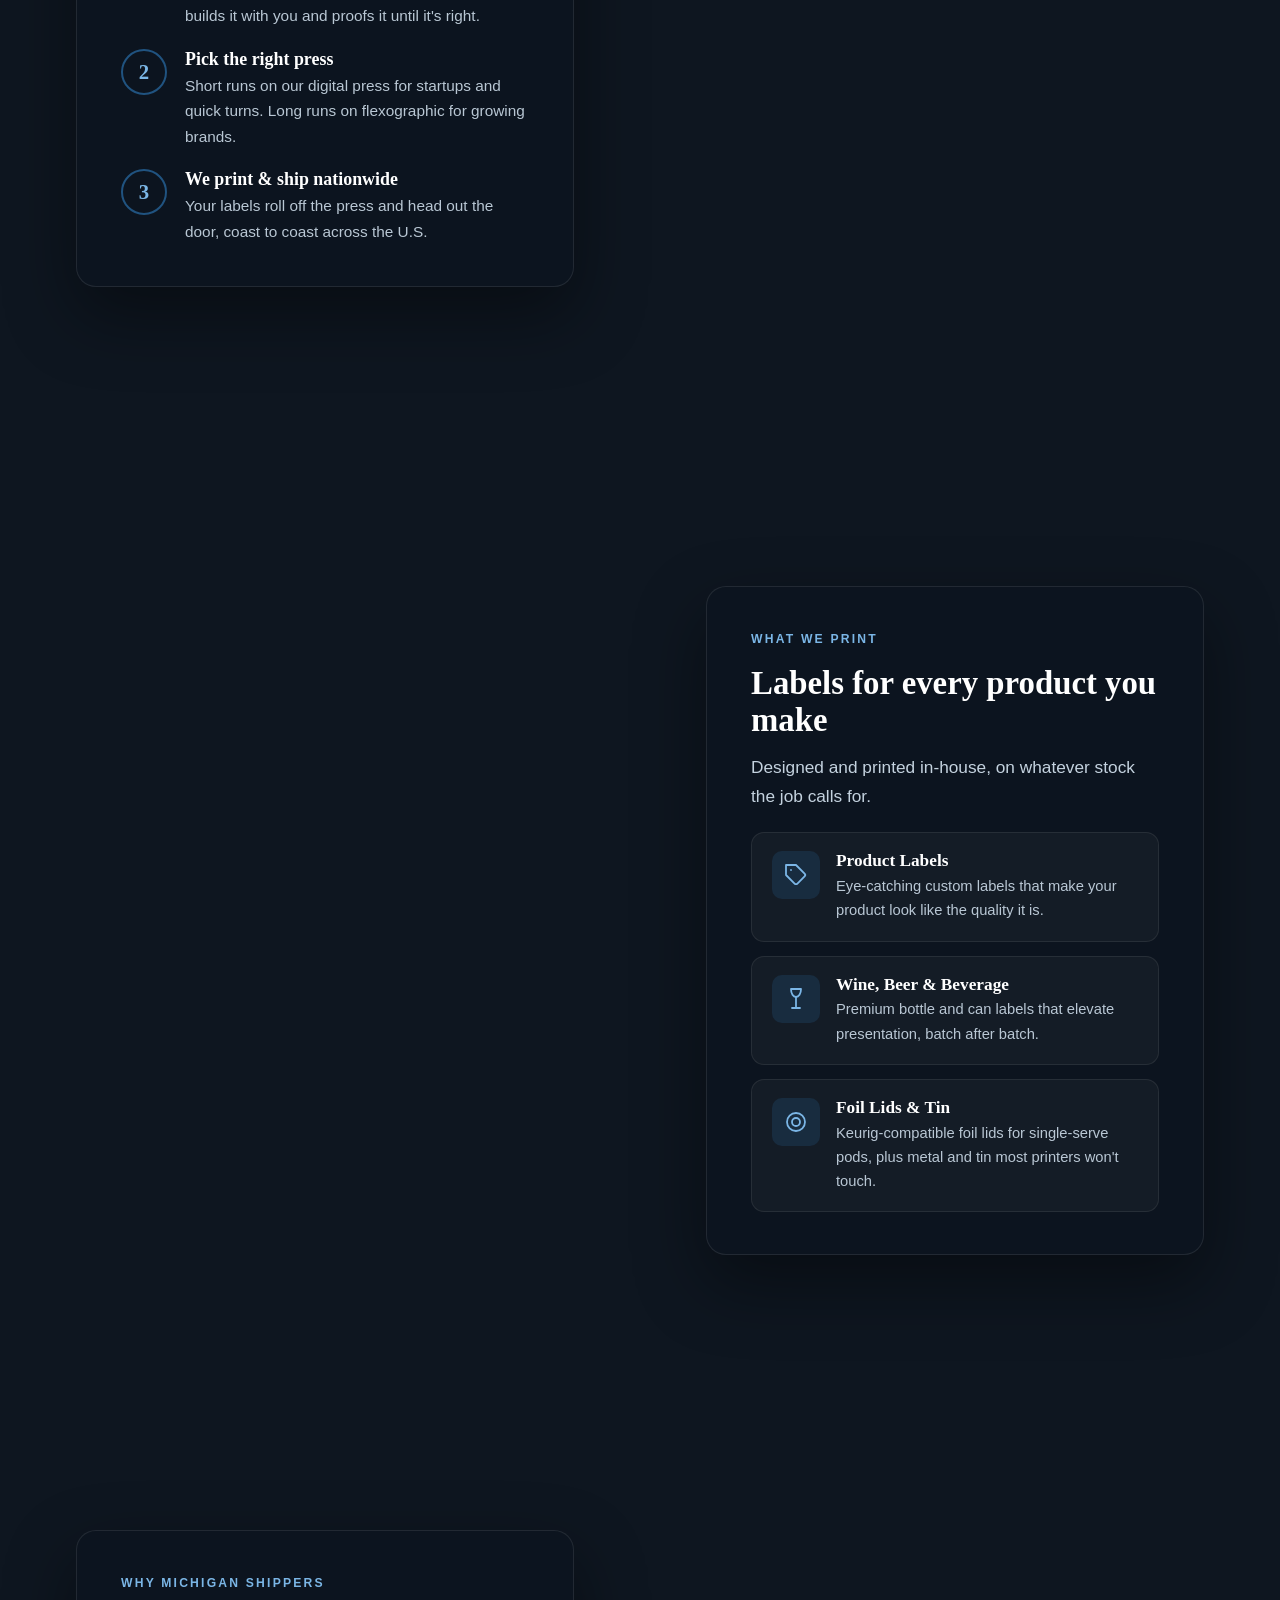
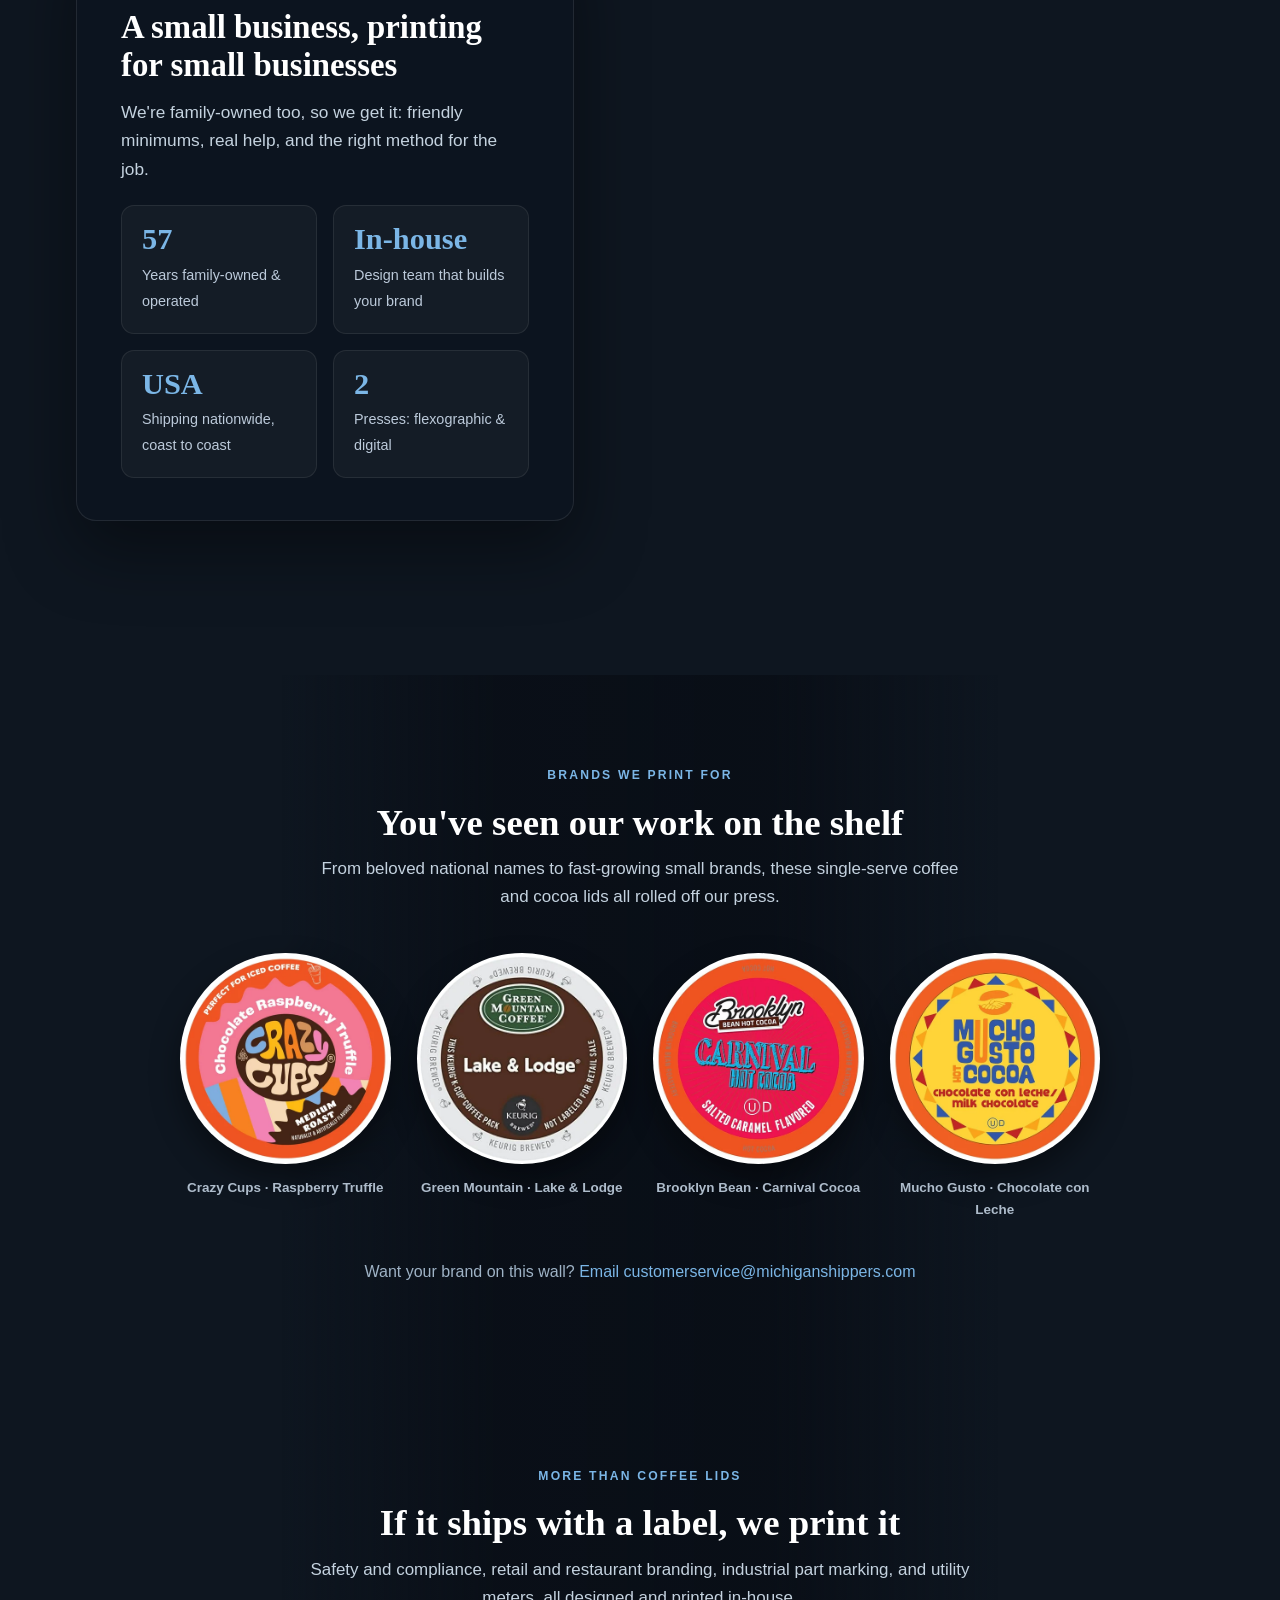
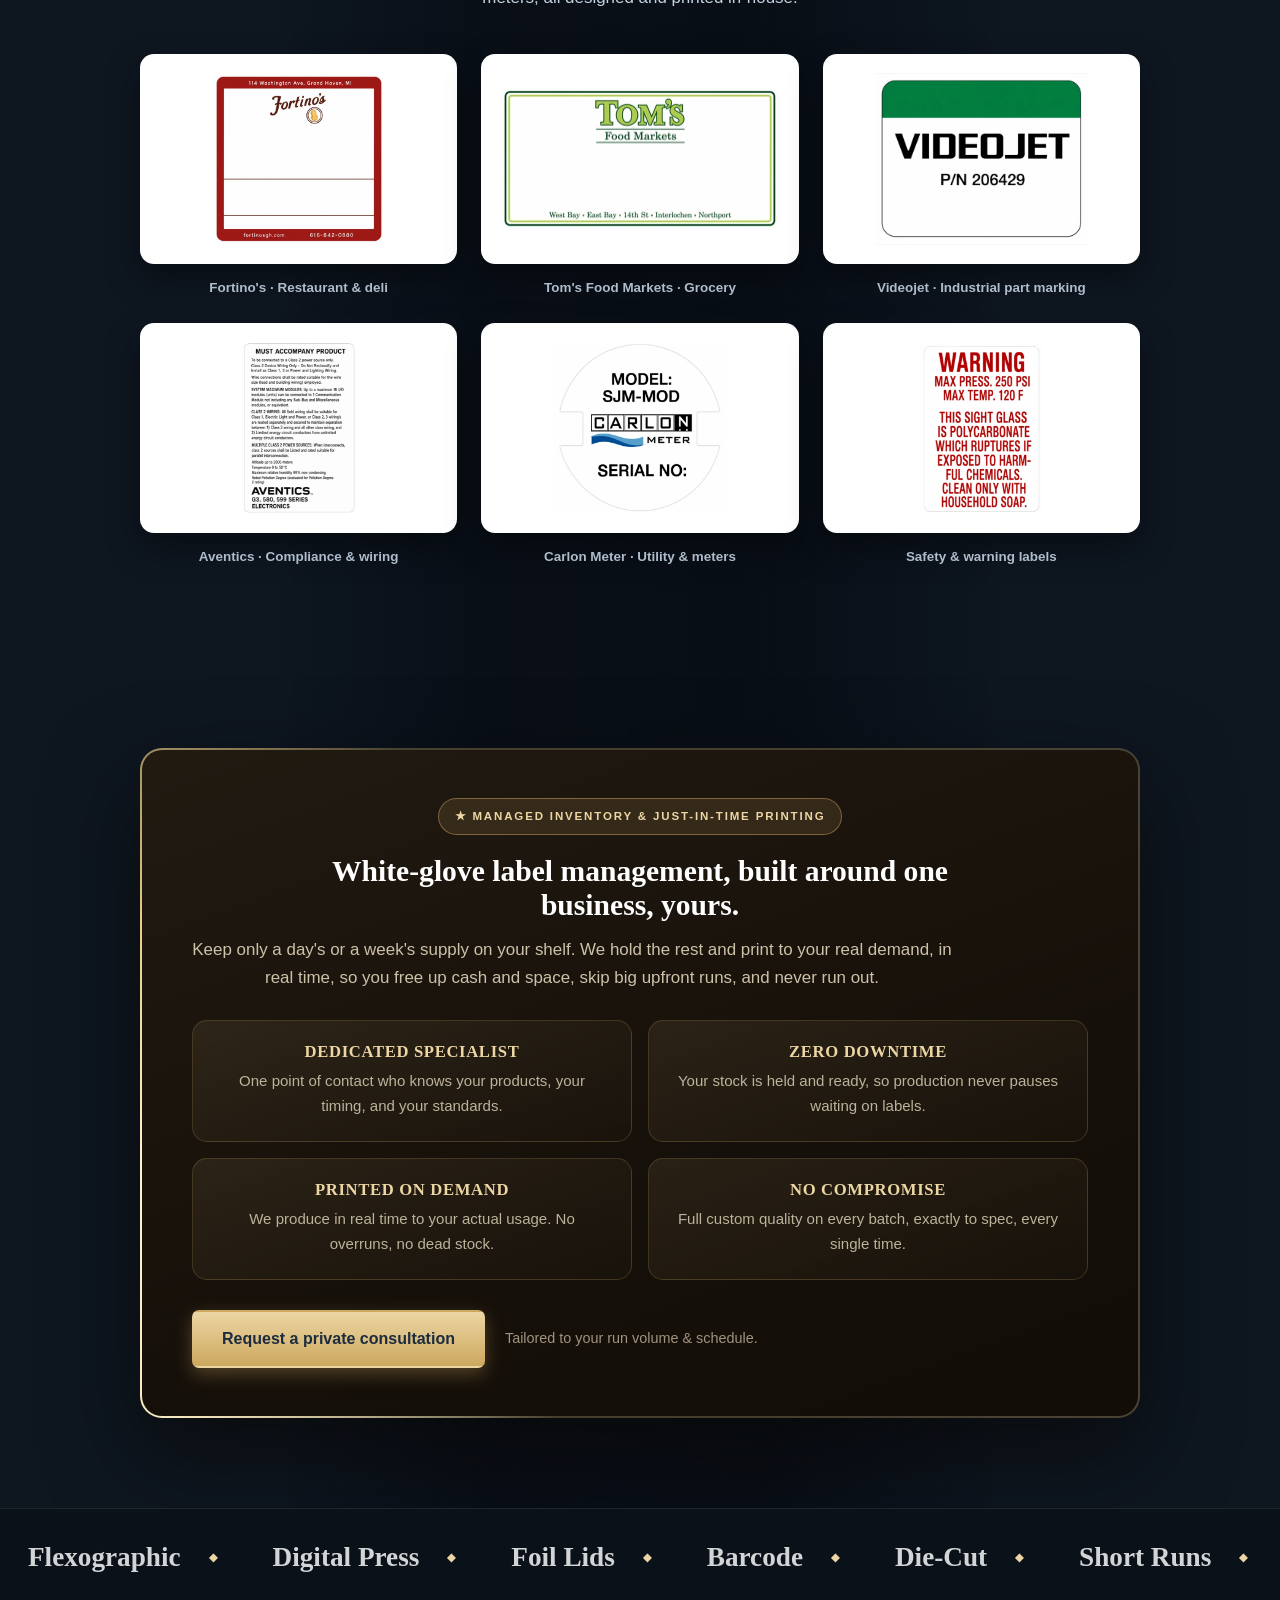
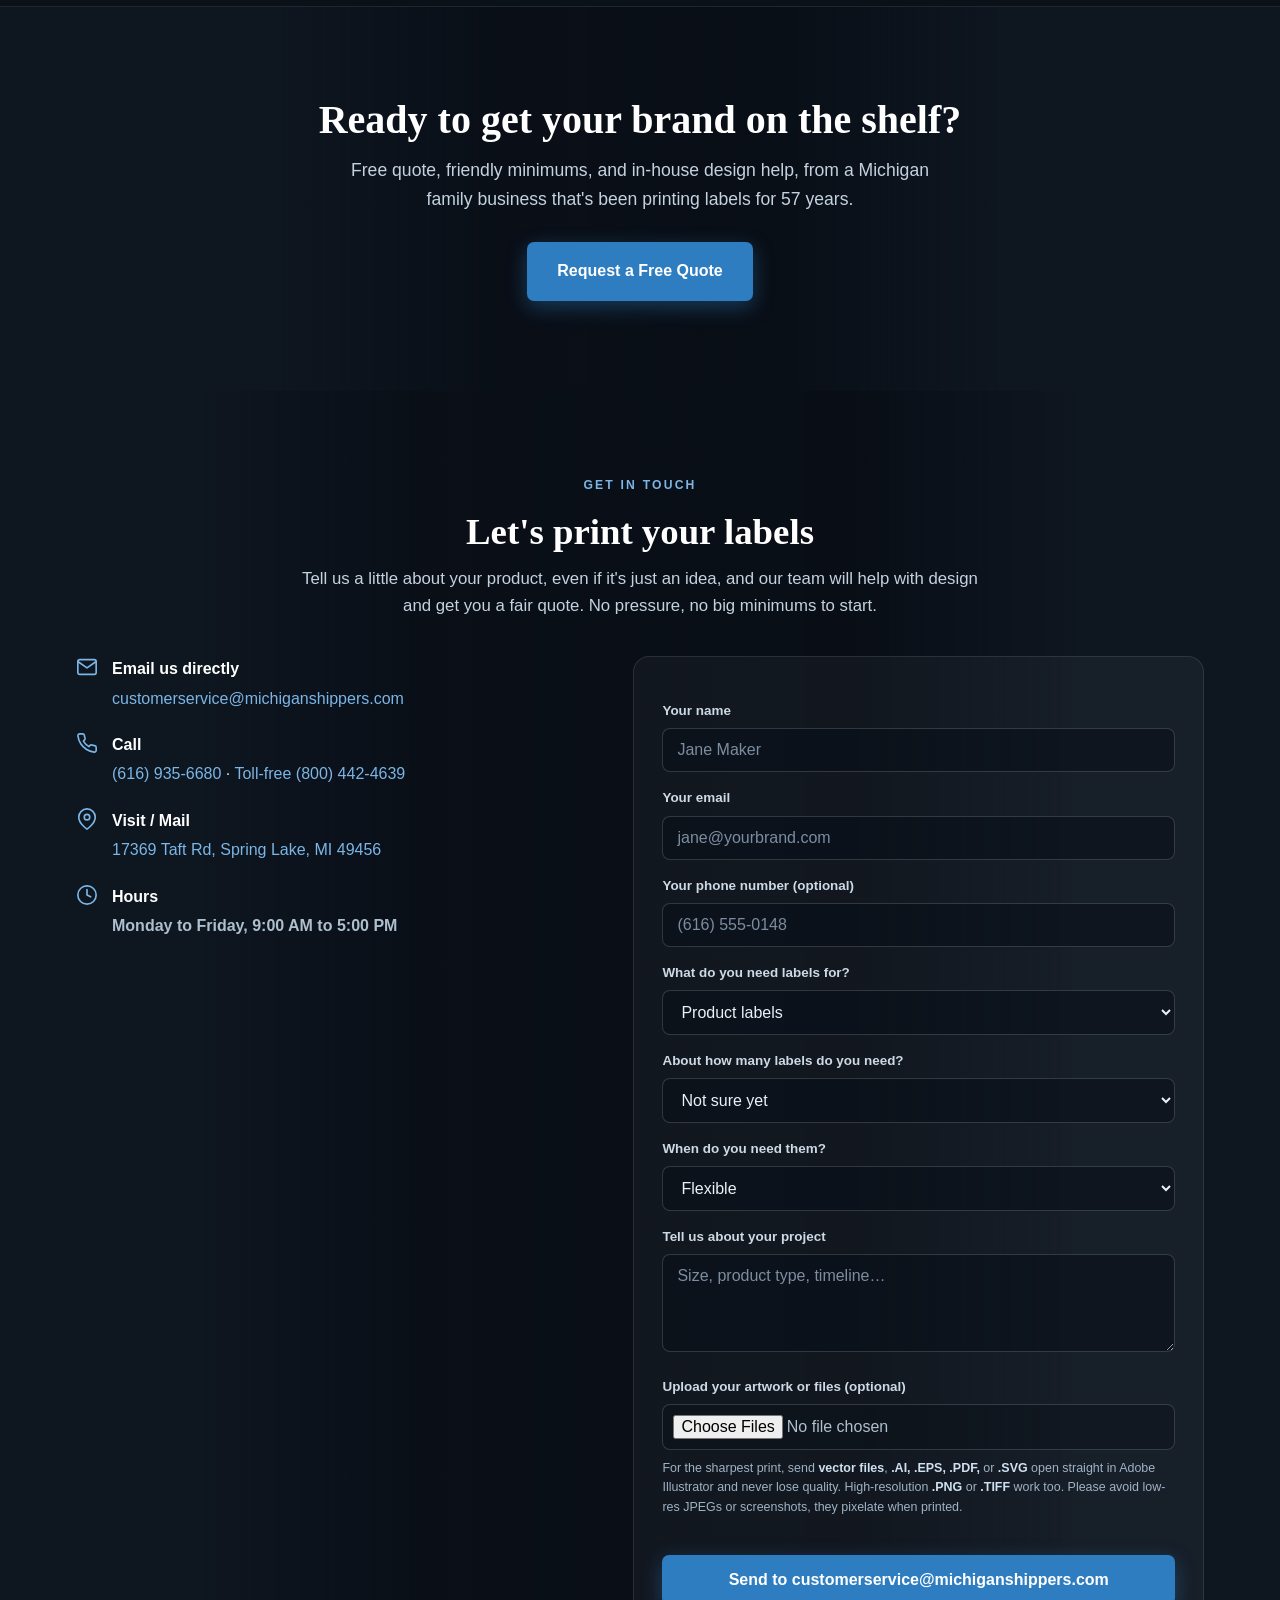
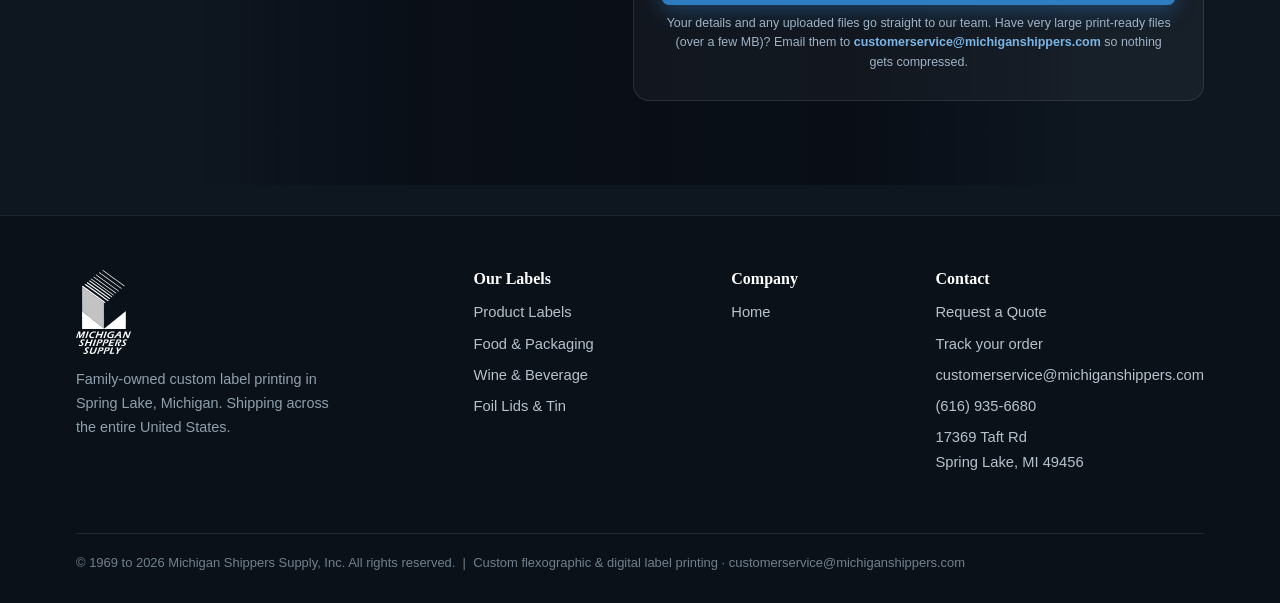
==== commit 2077d5c1: "Move the quote form off Netlify Forms to a Vercel + Resend endpoint Netlify Forms only collect while" ====
--- a/index.html
+++ b/index.html
@@ -263,7 +263,7 @@
       <!-- Quote form uses Netlify Forms. Every submission (including uploaded files) is stored in
            the Netlify dashboard (Forms tab) and emailed to the address configured there.
            File uploads need a native multipart POST, so this form submits normally (no AJAX). -->
-      <form id="quoteForm" name="quote" method="POST" data-netlify="true" netlify-honeypot="bot-field" enctype="multipart/form-data" action="/thanks.html">
+      <form id="quoteForm" name="quote" method="POST" enctype="multipart/form-data" action="/api/quote">
         <input type="hidden" name="form-name" value="quote" />
         <input type="hidden" name="subject" value="New label quote request from michiganshippers.com" />
         <p hidden><label>Skip if you are human: <input name="bot-field" tabindex="-1" autocomplete="off" /></label></p>
@@ -309,13 +309,65 @@
         <p class="form-note" id="formNote">Your details and any uploaded files go straight to our team. Have very large print-ready files (over a few MB)? Email them to <a href="mailto:customerservice@michiganshippers.com">customerservice@michiganshippers.com</a> so nothing gets compressed.</p>
       </form>
       <script>
-        // Show a "Sending…" state on submit, then let the native multipart POST proceed.
+        /* Post the quote to /api/quote (Resend) instead of Netlify Forms.
+           Netlify Forms only collect when Netlify serves the site, and deploys
+           there are credit-blocked, so the site now runs on Vercel.
+
+           This is the business's primary conversion path, so it fails LOUD:
+           success is revealed ONLY on a 2xx, and any failure shows a real error
+           with a working mailto rather than a thank-you page that quietly ate
+           the request. Files are read as base64 because the endpoint takes JSON. */
         (function(){
           var form=document.getElementById('quoteForm');
           if(!form) return;
-          form.addEventListener('submit', function(){
+          var note=document.getElementById('formNote');
+          var MAX_BYTES=2300000; /* ~3.1MB base64, under Vercel's 4.5MB body cap */
+
+          function readFile(f){
+            return new Promise(function(res,rej){
+              var r=new FileReader();
+              r.onload=function(){ var s=String(r.result); res({filename:f.name, content:s.slice(s.indexOf(',')+1)}); };
+              r.onerror=rej; r.readAsDataURL(f);
+            });
+          }
+          function fail(msg){
+            if(note){
+              note.innerHTML = msg + ' You can also email <a href="mailto:customerservice@michiganshippers.com">customerservice@michiganshippers.com</a> or call <a href="tel:16169356680">(616) 935-6680</a>.';
+              note.style.color = '#a4331f';
+            }
+          }
+
+          form.addEventListener('submit', async function(e){
+            e.preventDefault();
             var btn=form.querySelector('button[type=submit]');
+            var orig=btn?btn.textContent:'';
             if(btn){ btn.disabled=true; btn.textContent='Sending…'; }
+            if(note){ note.style.color=''; }
+
+            try{
+              var fd=new FormData(form), payload={};
+              ['name','email','phone','label_type','quantity','deadline','message','bot-field']
+                .forEach(function(k){ payload[k]=fd.get(k)||''; });
+
+              var input=document.getElementById('artwork');
+              var files=input&&input.files?[].slice.call(input.files,0,6):[];
+              var total=files.reduce(function(n,f){return n+f.size;},0);
+              if(total>MAX_BYTES){
+                if(btn){ btn.disabled=false; btn.textContent=orig; }
+                return fail('Those files are too large to send through the form (about 2MB total is the limit).');
+              }
+              payload.attachments = await Promise.all(files.map(readFile));
+
+              var r = await fetch('/api/quote',{
+                method:'POST', headers:{'Content-Type':'application/json'},
+                body: JSON.stringify(payload)
+              });
+              if(!r.ok) throw new Error('http '+r.status);
+              window.location.href='/thanks.html';   /* success ONLY on a 2xx */
+            }catch(err){
+              if(btn){ btn.disabled=false; btn.textContent=orig; }
+              fail('Something went wrong sending that, so it did not reach us.');
+            }
           });
         })();
       </script>
--- a/labels-browse.css
+++ b/labels-browse.css
@@ -84,7 +84,9 @@
 .qtray.show{transform:none;pointer-events:auto;}
 .qtray-in{max-width:var(--max);margin:0 auto 14px;background:#101b26;border:1px solid rgba(47,125,193,.4);
   border-radius:14px;box-shadow:0 18px 50px rgba(0,0,0,.55);padding:13px 16px;
-  display:flex;align-items:center;gap:14px;}
+  display:flex;align-items:center;gap:14px;
+  /* keep the CTA out from under the floating Ask us chat bubble */
+  padding-right:150px;}
 .qtray-n{color:#cdd8e3;font-size:.92rem;flex:1;min-width:0;}
 .qtray-n b{color:#fff;font-size:1.05rem;}
 .qtray-go{background:var(--blue);color:#fff;text-decoration:none;border-radius:9px;padding:10px 17px;
@@ -132,3 +134,39 @@
 a.tile .tile-shot img{width:100%;height:100%;object-fit:cover;display:block;
   transition:transform .35s cubic-bezier(.2,.7,.3,1);}
 a.tile:hover .tile-shot img{transform:scale(1.04);}
+
+/* ---------- sub-labels: the third level, expanded inline ---------- */
+.lt-more{margin-top:9px;background:none;border:1px solid rgba(173,201,228,.3);color:#bcd9f2;
+  border-radius:30px;padding:6px 13px;font-size:.78rem;font-weight:700;cursor:pointer;
+  font-family:var(--sans);display:inline-flex;align-items:center;gap:7px;
+  transition:background .15s ease,border-color .15s ease;}
+.lt-more:hover{background:rgba(47,125,193,.16);border-color:rgba(47,125,193,.5);color:#fff;}
+.lt-more .chev{width:13px;height:13px;transition:transform .2s ease;}
+.lt-more[aria-expanded="true"] .chev{transform:rotate(180deg);}
+.lt-more .picked{background:var(--blue);color:#fff;border-radius:20px;padding:2px 8px;font-size:.68rem;}
+
+.lt-subrow > td{padding:0 14px 16px;background:rgba(47,125,193,.05);}
+.lt-subs{border-left:2px solid rgba(47,125,193,.4);padding:2px 0 2px 15px;}
+.lt-subs .axis{font-size:.7rem;font-weight:800;letter-spacing:.1em;text-transform:uppercase;
+  color:#8ea4b8;margin:0 0 10px;}
+.lt-chips{display:flex;flex-wrap:wrap;gap:8px;}
+.qsub{background:rgba(255,255,255,.05);border:1px solid rgba(255,255,255,.15);color:#cdd8e3;
+  border-radius:9px;padding:8px 13px;font-size:.83rem;font-weight:600;cursor:pointer;
+  font-family:var(--sans);text-align:left;line-height:1.3;
+  transition:background .14s ease,border-color .14s ease,color .14s ease;}
+.qsub:hover{background:rgba(47,125,193,.2);border-color:rgba(47,125,193,.55);color:#fff;}
+.qsub .sd{display:block;font-weight:400;font-size:.72rem;color:#8ea4b8;margin-top:2px;}
+.qsub.added{background:#2e8b57;border-color:#2e8b57;color:#fff;}
+.qsub.added .sd{color:rgba(255,255,255,.8);}
+.qsub.added::after{content:" on list";font-weight:700;font-size:.68rem;}
+
+@media (max-width:860px){
+  .lt-subrow{padding:0 !important;border:0 !important;margin-top:-12px !important;
+    background:rgba(47,125,193,.06);border-radius:0 0 14px 14px !important;}
+  .lt-subrow > td{padding:12px 15px 15px;}
+  .lt-more{min-height:44px;}
+  /* full width on phones: a half-width chip made long legends like
+     ATTENTION, CONNECT TO EARTH GROUND wrap to 150px tall. */
+  .qsub{min-height:44px;flex:1 1 100%;}
+  .lt-chips{gap:7px;}
+}
